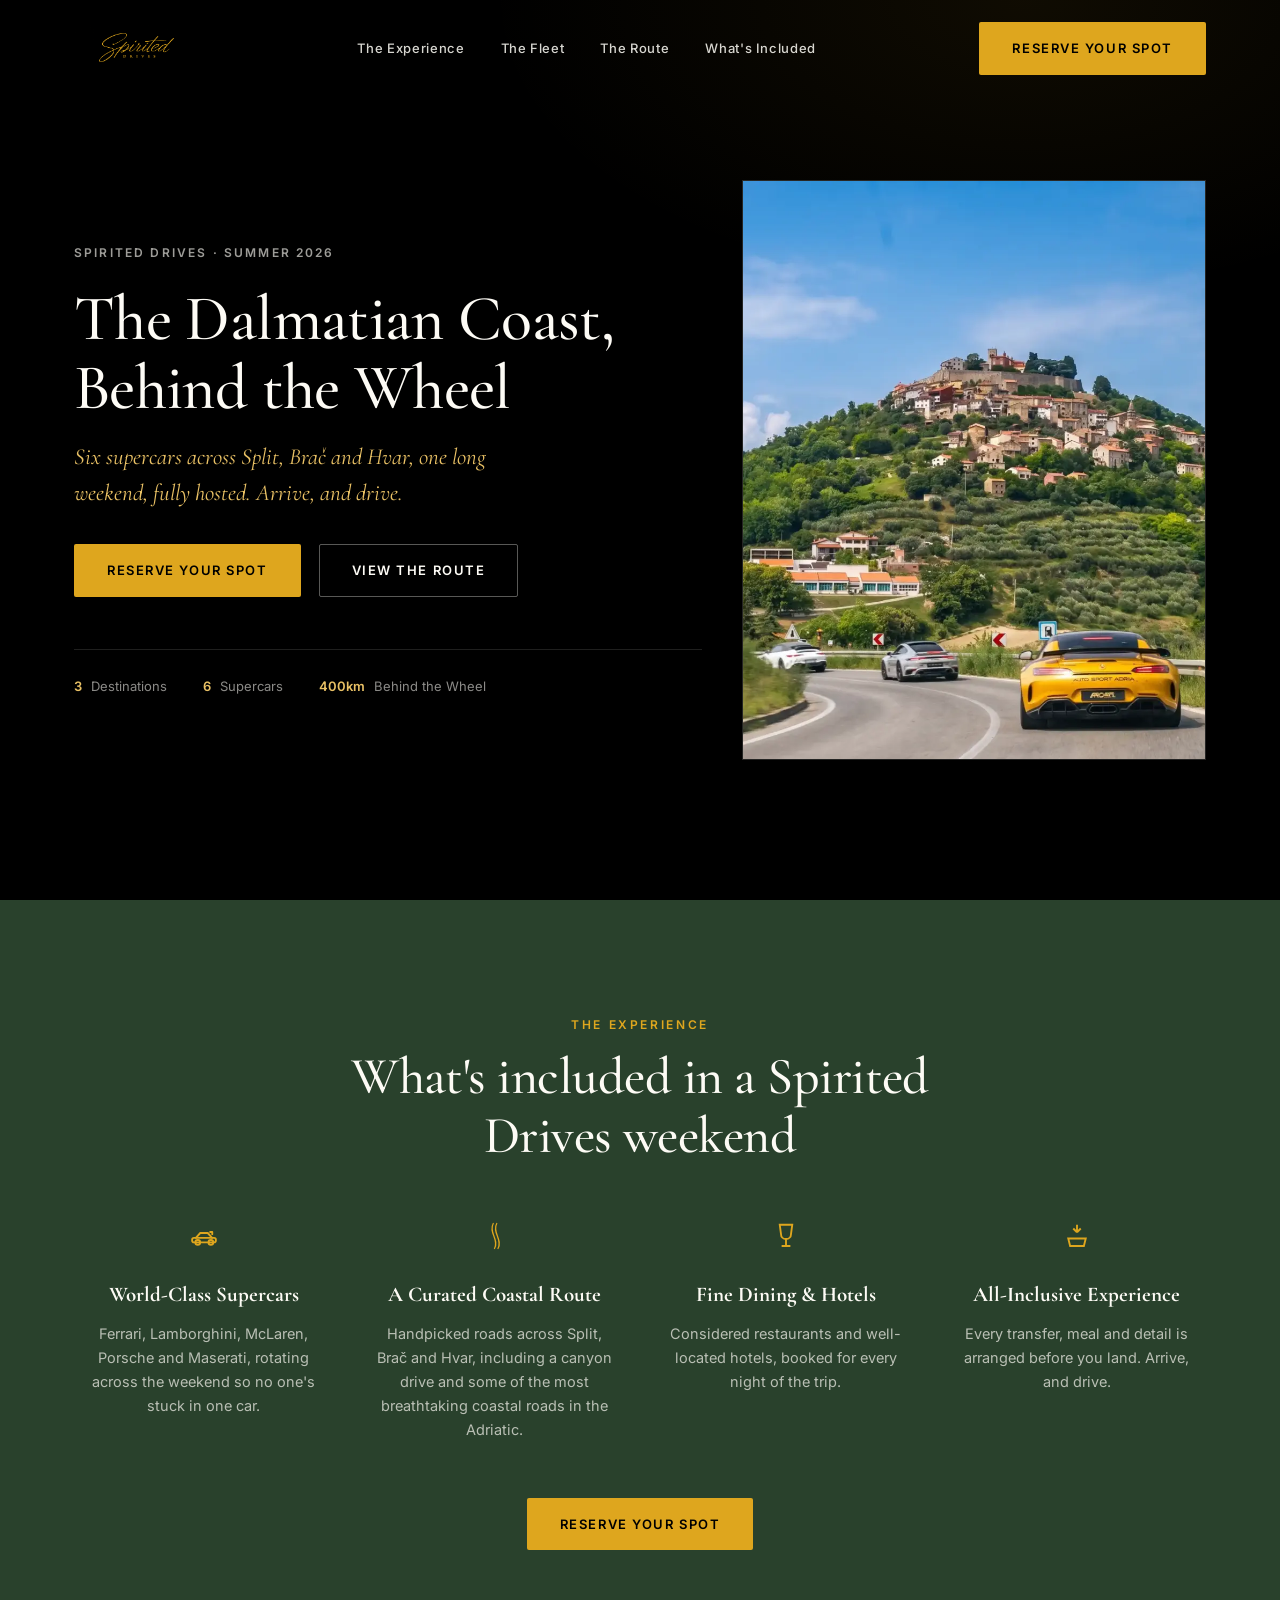
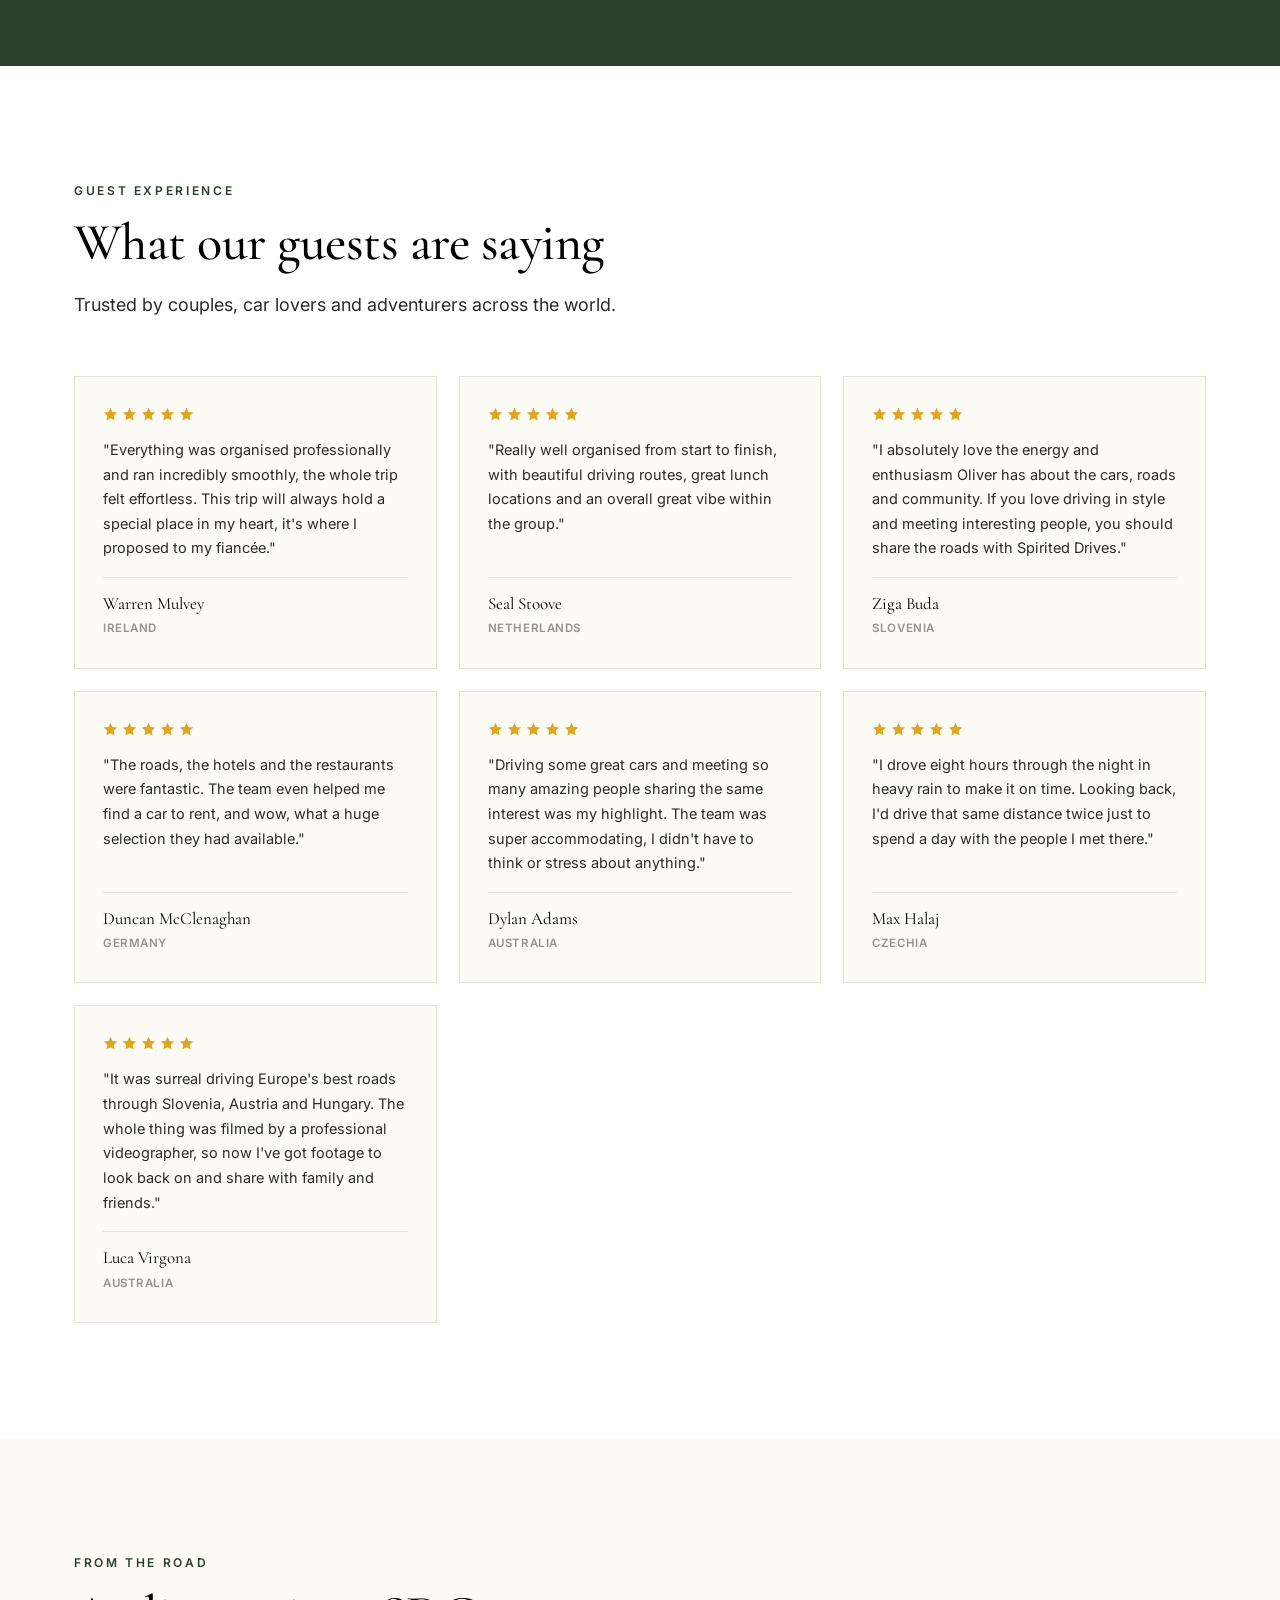
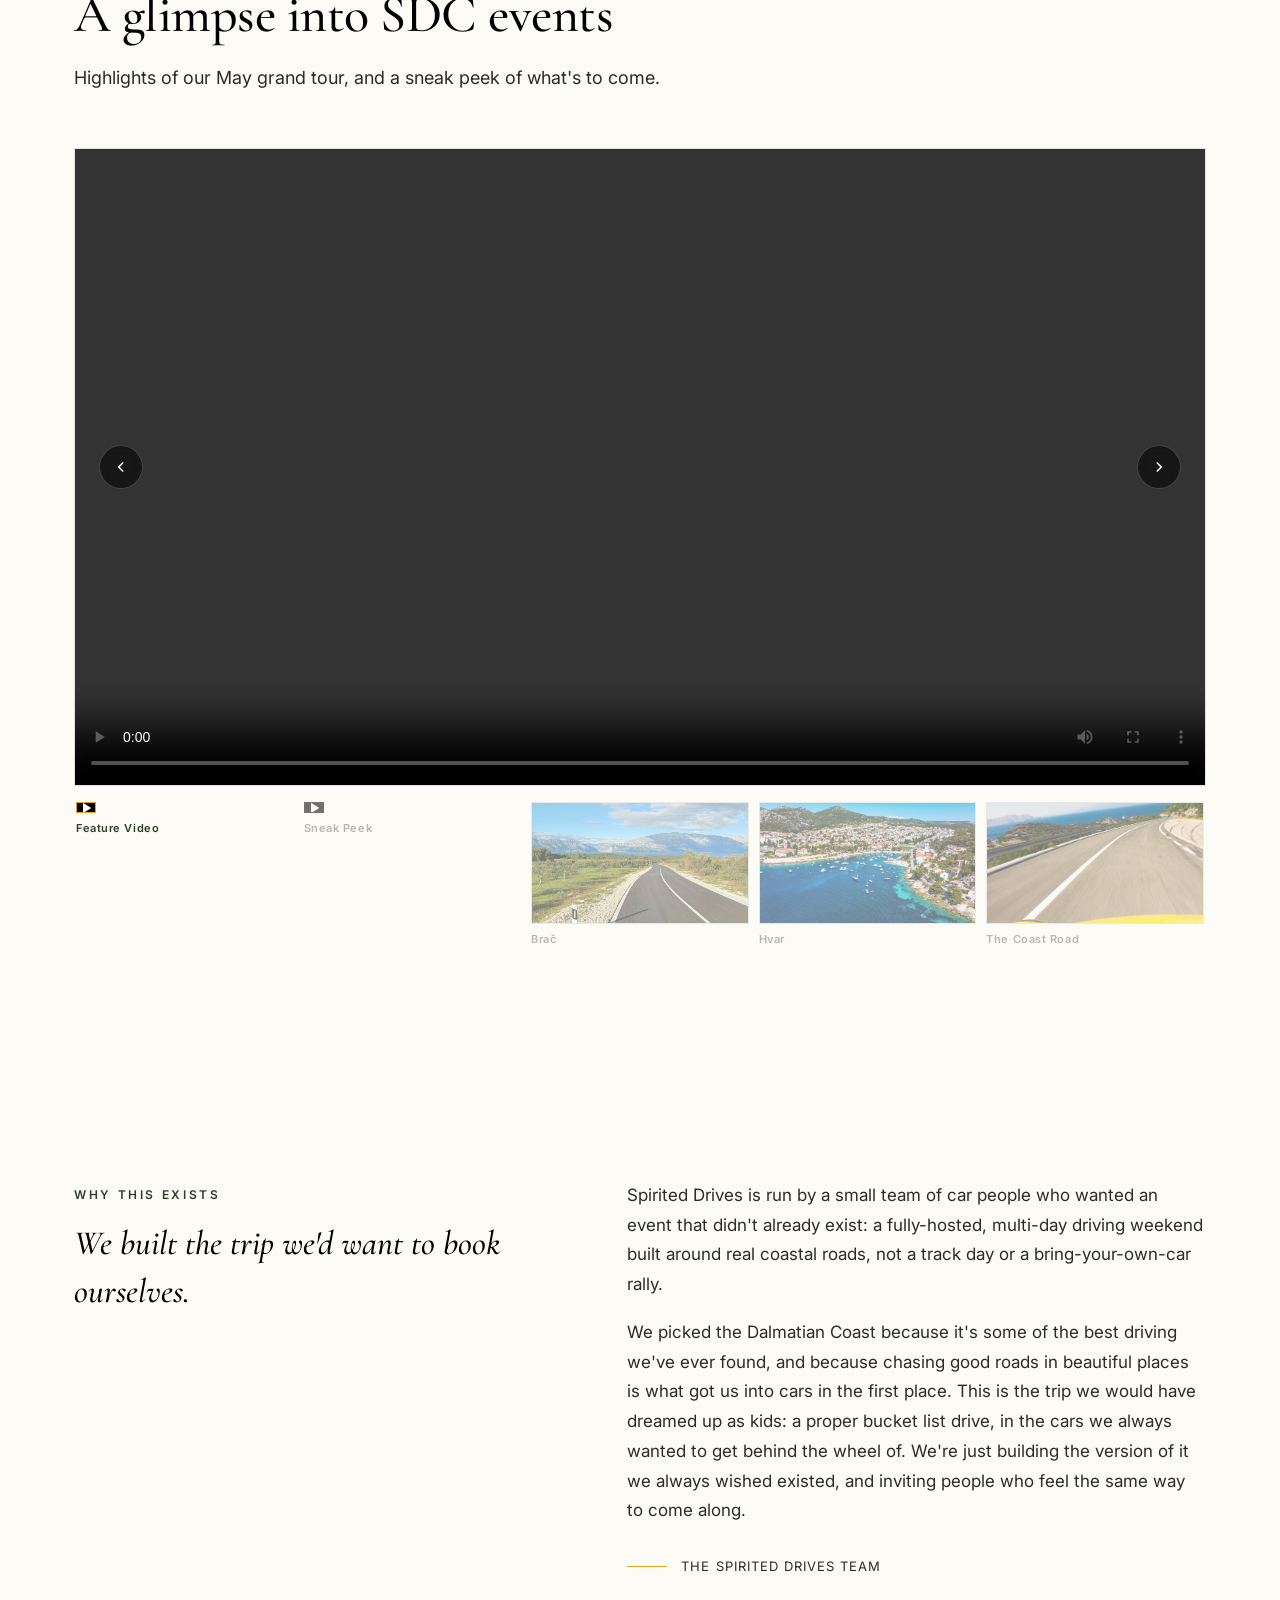
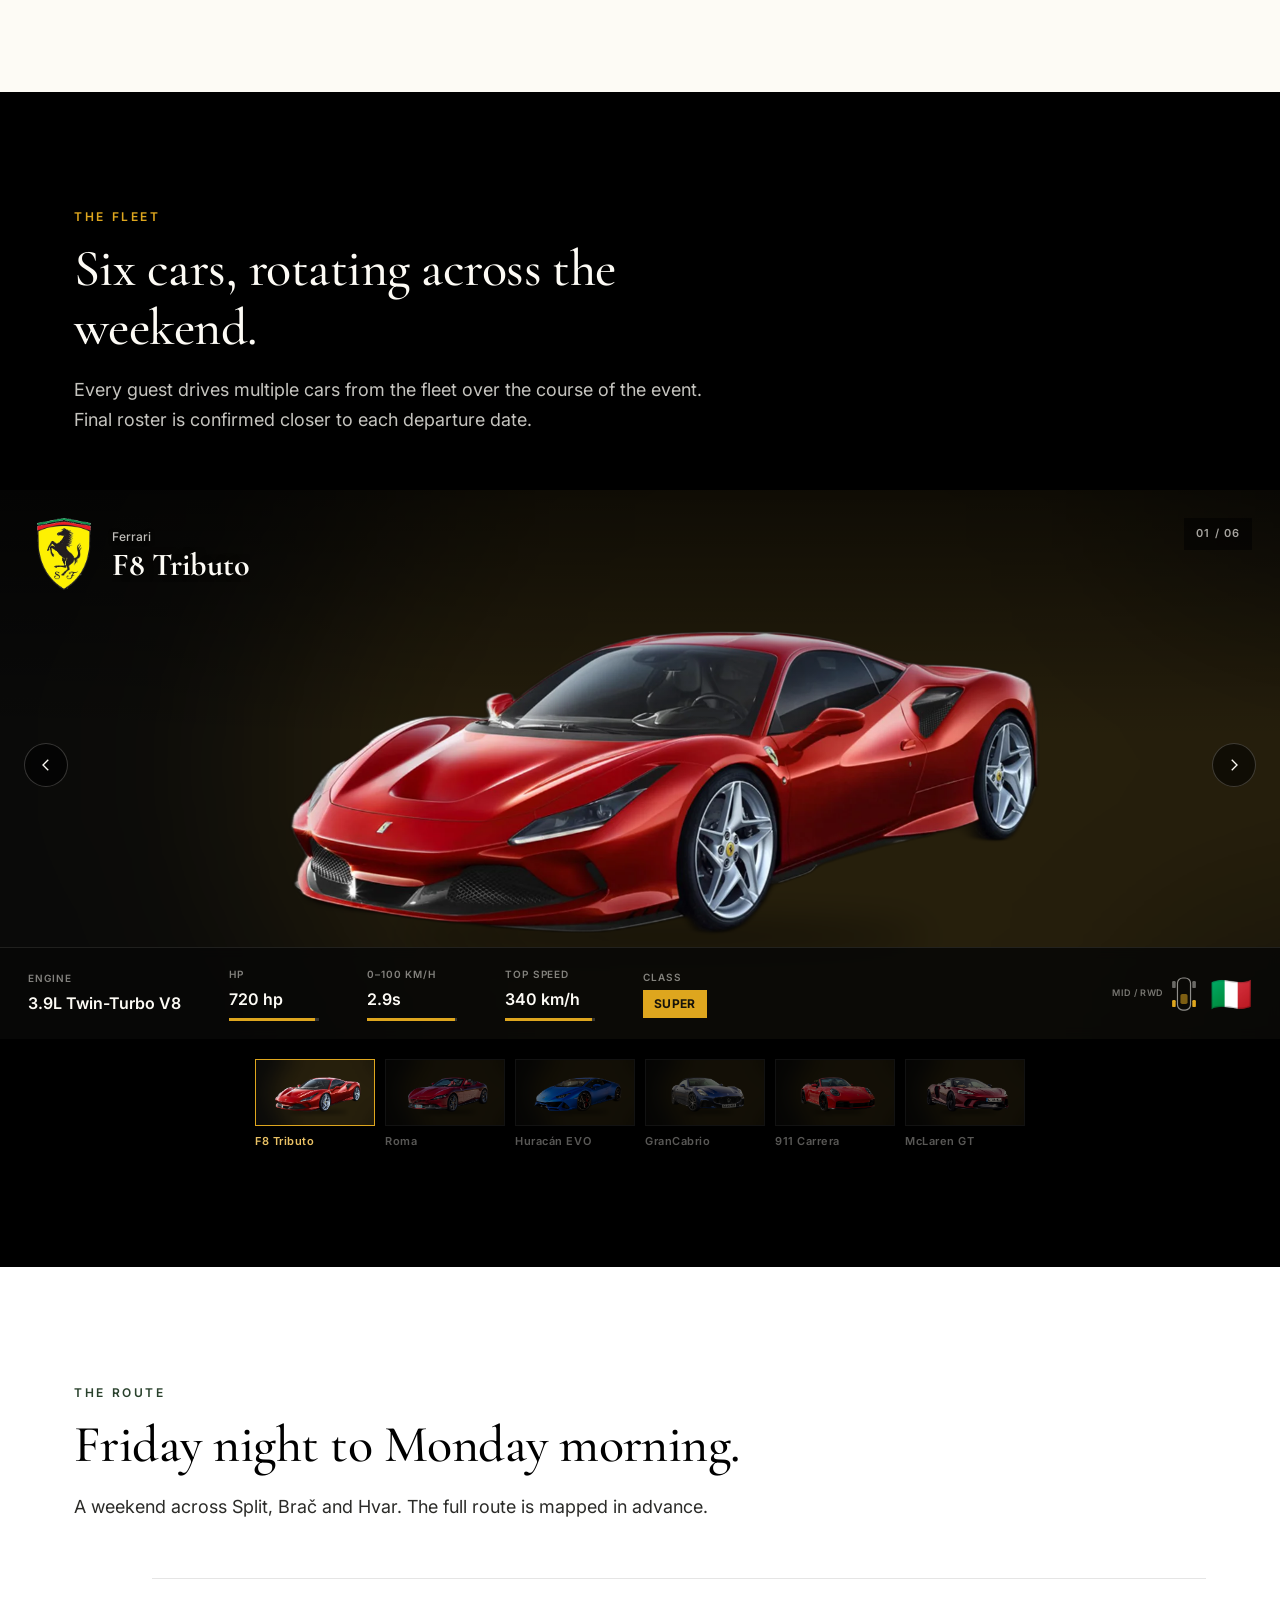
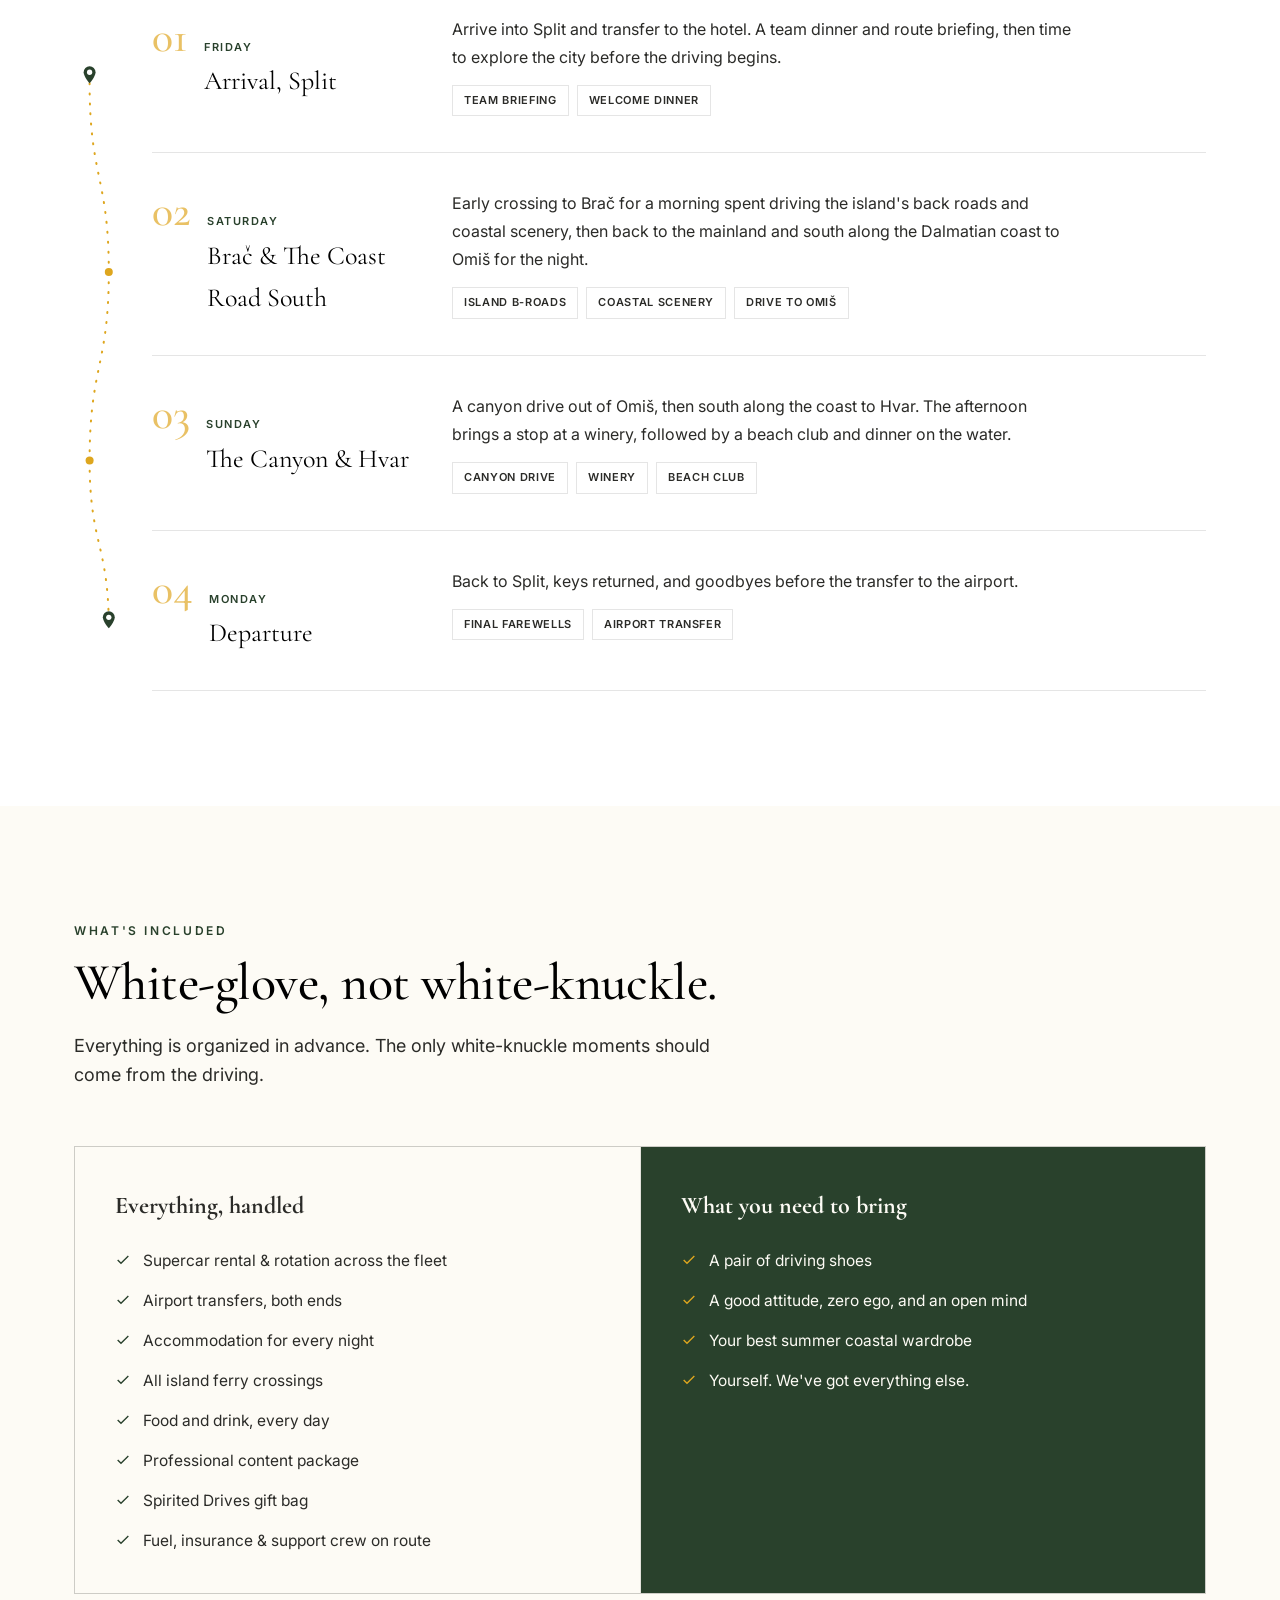
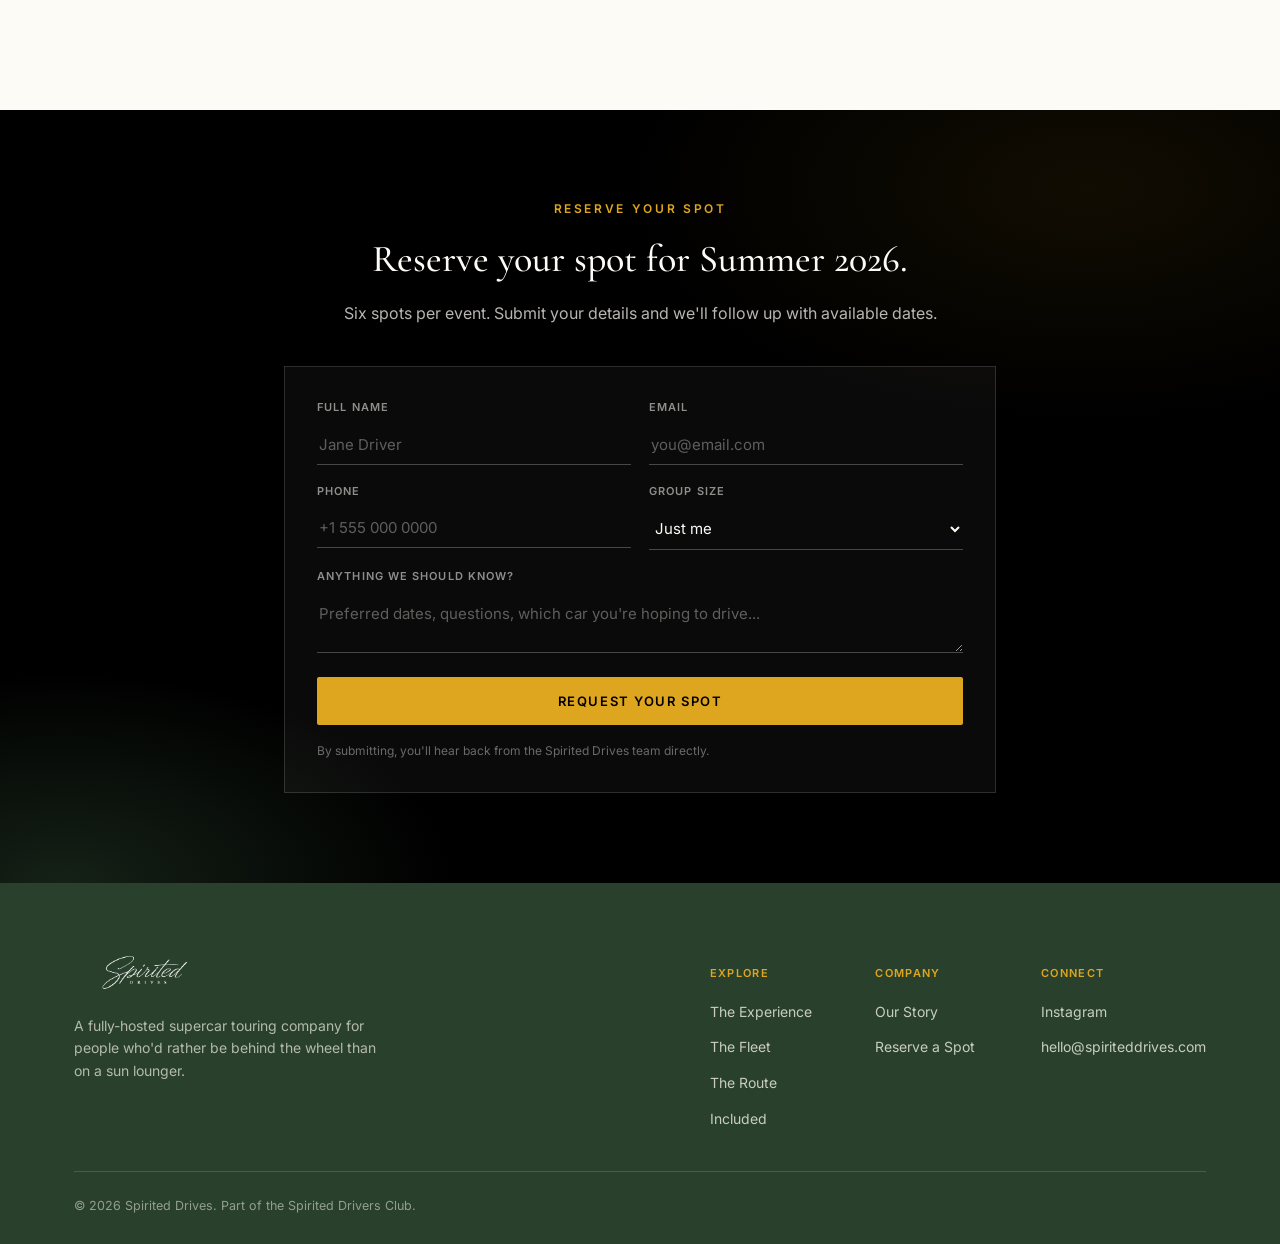
==== index.html @ c6119364 "Initial commit: Spirited Drives funnel site" ====
<!DOCTYPE html>
<html lang="en">
<head>
<meta charset="UTF-8">
<meta name="viewport" content="width=device-width, initial-scale=1.0">
<title>Spirited Drives — Split, Brač &amp; Hvar Supercar Touring Weekend</title>
<meta name="description" content="A fully-hosted supercar touring weekend across Split, Brač &amp; Hvar. Real roads, real cars, everything organized.">
<link rel="stylesheet" href="styles.css">
<noscript><style>.reveal{opacity:1!important;transform:none!important}</style></noscript>
</head>
<body>

<!-- ============ NAV ============ -->
<header class="nav" id="nav">
  <div class="container nav__row">
    <a href="#top" class="nav__logo"><img src="assets/img/logo-mark-gold.png" alt="Spirited Drives"></a>
    <nav class="nav__links">
      <a href="#experience">The Experience</a>
      <a href="#fleet">The Fleet</a>
      <a href="#route">The Route</a>
      <a href="#included">What's Included</a>
    </nav>
    <a href="#book" class="btn btn-gold nav__cta">Reserve Your Spot</a>
    <button class="nav__toggle" id="navToggle" aria-label="Open menu">
      <svg viewBox="0 0 24 24" fill="none" stroke="currentColor" stroke-width="1.5"><path d="M3 6h18M3 12h18M3 18h18"/></svg>
    </button>
  </div>
</header>

<div class="nav__mobile" id="navMobile">
  <a href="#experience">The Experience</a>
  <a href="#fleet">The Fleet</a>
  <a href="#route">The Route</a>
  <a href="#included">What's Included</a>
  <a href="#book" class="btn btn-gold">Reserve Your Spot</a>
</div>

<!-- ============ HERO ============ -->
<section class="hero" id="top">
  <div class="container hero__grid">
    <div>
      <span class="hero__eyebrow">Spirited Drives · Summer 2026</span>
      <h1>The Dalmatian Coast, Behind the Wheel</h1>
      <p class="hero__lede">Six supercars across Split, Brač and Hvar, one long weekend, fully hosted. Arrive, and drive.</p>
      <div class="hero__actions">
        <a href="#book" class="btn btn-gold">Reserve Your Spot</a>
        <a href="#route" class="btn btn-ghost-dark">View the Route</a>
      </div>
      <ul class="hero__meta">
        <li><span>3</span> Destinations</li>
        <li><span>6</span> Supercars</li>
        <li><span>400km</span> Behind the Wheel</li>
      </ul>
    </div>
    <div class="hero__media reveal">
      <img src="assets/img/hero-fleet.webp" alt="Fleet of supercars driving through a Croatian hilltop town">
    </div>
  </div>
</section>

<!-- ============ EXPERIENCE ============ -->
<section class="experience" id="experience">
  <div class="container">
    <div class="section-head center reveal">
      <span class="eyebrow on-dark">The Experience</span>
      <h2 class="section-title on-dark">What's included in a Spirited Drives weekend</h2>
    </div>

    <div class="experience__grid reveal">
      <div class="experience__item">
        <svg viewBox="0 0 24 24" fill="none" stroke="currentColor" stroke-width="1.5" stroke-linecap="round" stroke-linejoin="round"><path d="M5.5 13.5L9 9.6h6l3.5 3.9"/><path d="M18.6 10.5v-1.7h-1.7"/><rect x="2.5" y="13.5" width="19" height="3.6" rx="1.5"/><circle cx="7" cy="17.1" r="1.9"/><circle cx="17.5" cy="17.1" r="1.9"/></svg>
        <h3>World-Class Supercars</h3>
        <p>Ferrari, Lamborghini, McLaren, Porsche and Maserati, rotating across the weekend so no one's stuck in one car.</p>
      </div>
      <div class="experience__item">
        <svg viewBox="0 0 24 24" fill="none" stroke="currentColor" stroke-width="1" stroke-linecap="round"><path d="M10.6 2C6.6 9 15.6 15 11.6 22"/><path d="M13.4 2C9.4 9 18.4 15 14.4 22"/></svg>
        <h3>A Curated Coastal Route</h3>
        <p>Handpicked roads across Split, Brač and Hvar, including a canyon drive and some of the most breathtaking coastal roads in the Adriatic.</p>
      </div>
      <div class="experience__item">
        <svg viewBox="0 0 24 24" fill="none" stroke="currentColor" stroke-width="1.5"><path d="M7 3h10l-1 7.5a4 4 0 01-8 0L7 3z"/><path d="M12 13.5V20M8.5 20h7"/></svg>
        <h3>Fine Dining &amp; Hotels</h3>
        <p>Considered restaurants and well-located hotels, booked for every night of the trip.</p>
      </div>
      <div class="experience__item">
        <svg viewBox="0 0 24 24" fill="none" stroke="currentColor" stroke-width="1.5"><path d="M12 3v6m0 0l-3-3m3 3l3-3"/><path d="M5 14h14l-1.5 6h-11L5 14z"/></svg>
        <h3>All-Inclusive Experience</h3>
        <p>Every transfer, meal and detail is arranged before you land. Arrive, and drive.</p>
      </div>
    </div>

    <div class="experience__cta reveal">
      <a href="#book" class="btn btn-gold">Reserve Your Spot</a>
    </div>
  </div>
</section>

<!-- ============ TESTIMONIALS ============ -->
<section class="testimonials" id="testimonials">
  <div class="container">
    <div class="section-head reveal">
      <span class="eyebrow green">Guest Experience</span>
      <h2 class="section-title">What our guests are saying</h2>
      <p class="section-lede">Trusted by couples, car lovers and adventurers across the world.</p>
    </div>

    <div class="testimonials__grid reveal">
      <div class="testimonial-card">
        <div class="testimonial-card__stars">
          <svg viewBox="0 0 20 20" fill="currentColor"><path d="M10 1l2.6 5.8 6.4.6-4.8 4.3 1.4 6.3L10 14.9 4.4 18l1.4-6.3L1 7.4l6.4-.6L10 1z"/></svg>
          <svg viewBox="0 0 20 20" fill="currentColor"><path d="M10 1l2.6 5.8 6.4.6-4.8 4.3 1.4 6.3L10 14.9 4.4 18l1.4-6.3L1 7.4l6.4-.6L10 1z"/></svg>
          <svg viewBox="0 0 20 20" fill="currentColor"><path d="M10 1l2.6 5.8 6.4.6-4.8 4.3 1.4 6.3L10 14.9 4.4 18l1.4-6.3L1 7.4l6.4-.6L10 1z"/></svg>
          <svg viewBox="0 0 20 20" fill="currentColor"><path d="M10 1l2.6 5.8 6.4.6-4.8 4.3 1.4 6.3L10 14.9 4.4 18l1.4-6.3L1 7.4l6.4-.6L10 1z"/></svg>
          <svg viewBox="0 0 20 20" fill="currentColor"><path d="M10 1l2.6 5.8 6.4.6-4.8 4.3 1.4 6.3L10 14.9 4.4 18l1.4-6.3L1 7.4l6.4-.6L10 1z"/></svg>
        </div>
        <p class="testimonial-card__quote">"Everything was organised professionally and ran incredibly smoothly, the whole trip felt effortless. This trip will always hold a special place in my heart, it's where I proposed to my fiancée."</p>
        <div class="testimonial-card__foot">
          <span class="testimonial-card__name">Warren Mulvey</span>
          <span class="testimonial-card__meta">Ireland</span>
        </div>
      </div>
      <div class="testimonial-card">
        <div class="testimonial-card__stars">
          <svg viewBox="0 0 20 20" fill="currentColor"><path d="M10 1l2.6 5.8 6.4.6-4.8 4.3 1.4 6.3L10 14.9 4.4 18l1.4-6.3L1 7.4l6.4-.6L10 1z"/></svg>
          <svg viewBox="0 0 20 20" fill="currentColor"><path d="M10 1l2.6 5.8 6.4.6-4.8 4.3 1.4 6.3L10 14.9 4.4 18l1.4-6.3L1 7.4l6.4-.6L10 1z"/></svg>
          <svg viewBox="0 0 20 20" fill="currentColor"><path d="M10 1l2.6 5.8 6.4.6-4.8 4.3 1.4 6.3L10 14.9 4.4 18l1.4-6.3L1 7.4l6.4-.6L10 1z"/></svg>
          <svg viewBox="0 0 20 20" fill="currentColor"><path d="M10 1l2.6 5.8 6.4.6-4.8 4.3 1.4 6.3L10 14.9 4.4 18l1.4-6.3L1 7.4l6.4-.6L10 1z"/></svg>
          <svg viewBox="0 0 20 20" fill="currentColor"><path d="M10 1l2.6 5.8 6.4.6-4.8 4.3 1.4 6.3L10 14.9 4.4 18l1.4-6.3L1 7.4l6.4-.6L10 1z"/></svg>
        </div>
        <p class="testimonial-card__quote">"Really well organised from start to finish, with beautiful driving routes, great lunch locations and an overall great vibe within the group."</p>
        <div class="testimonial-card__foot">
          <span class="testimonial-card__name">Seal Stoove</span>
          <span class="testimonial-card__meta">Netherlands</span>
        </div>
      </div>
      <div class="testimonial-card">
        <div class="testimonial-card__stars">
          <svg viewBox="0 0 20 20" fill="currentColor"><path d="M10 1l2.6 5.8 6.4.6-4.8 4.3 1.4 6.3L10 14.9 4.4 18l1.4-6.3L1 7.4l6.4-.6L10 1z"/></svg>
          <svg viewBox="0 0 20 20" fill="currentColor"><path d="M10 1l2.6 5.8 6.4.6-4.8 4.3 1.4 6.3L10 14.9 4.4 18l1.4-6.3L1 7.4l6.4-.6L10 1z"/></svg>
          <svg viewBox="0 0 20 20" fill="currentColor"><path d="M10 1l2.6 5.8 6.4.6-4.8 4.3 1.4 6.3L10 14.9 4.4 18l1.4-6.3L1 7.4l6.4-.6L10 1z"/></svg>
          <svg viewBox="0 0 20 20" fill="currentColor"><path d="M10 1l2.6 5.8 6.4.6-4.8 4.3 1.4 6.3L10 14.9 4.4 18l1.4-6.3L1 7.4l6.4-.6L10 1z"/></svg>
          <svg viewBox="0 0 20 20" fill="currentColor"><path d="M10 1l2.6 5.8 6.4.6-4.8 4.3 1.4 6.3L10 14.9 4.4 18l1.4-6.3L1 7.4l6.4-.6L10 1z"/></svg>
        </div>
        <p class="testimonial-card__quote">"I absolutely love the energy and enthusiasm Oliver has about the cars, roads and community. If you love driving in style and meeting interesting people, you should share the roads with Spirited Drives."</p>
        <div class="testimonial-card__foot">
          <span class="testimonial-card__name">Ziga Buda</span>
          <span class="testimonial-card__meta">Slovenia</span>
        </div>
      </div>
      <div class="testimonial-card">
        <div class="testimonial-card__stars">
          <svg viewBox="0 0 20 20" fill="currentColor"><path d="M10 1l2.6 5.8 6.4.6-4.8 4.3 1.4 6.3L10 14.9 4.4 18l1.4-6.3L1 7.4l6.4-.6L10 1z"/></svg>
          <svg viewBox="0 0 20 20" fill="currentColor"><path d="M10 1l2.6 5.8 6.4.6-4.8 4.3 1.4 6.3L10 14.9 4.4 18l1.4-6.3L1 7.4l6.4-.6L10 1z"/></svg>
          <svg viewBox="0 0 20 20" fill="currentColor"><path d="M10 1l2.6 5.8 6.4.6-4.8 4.3 1.4 6.3L10 14.9 4.4 18l1.4-6.3L1 7.4l6.4-.6L10 1z"/></svg>
          <svg viewBox="0 0 20 20" fill="currentColor"><path d="M10 1l2.6 5.8 6.4.6-4.8 4.3 1.4 6.3L10 14.9 4.4 18l1.4-6.3L1 7.4l6.4-.6L10 1z"/></svg>
          <svg viewBox="0 0 20 20" fill="currentColor"><path d="M10 1l2.6 5.8 6.4.6-4.8 4.3 1.4 6.3L10 14.9 4.4 18l1.4-6.3L1 7.4l6.4-.6L10 1z"/></svg>
        </div>
        <p class="testimonial-card__quote">"The roads, the hotels and the restaurants were fantastic. The team even helped me find a car to rent, and wow, what a huge selection they had available."</p>
        <div class="testimonial-card__foot">
          <span class="testimonial-card__name">Duncan McClenaghan</span>
          <span class="testimonial-card__meta">Germany</span>
        </div>
      </div>
      <div class="testimonial-card">
        <div class="testimonial-card__stars">
          <svg viewBox="0 0 20 20" fill="currentColor"><path d="M10 1l2.6 5.8 6.4.6-4.8 4.3 1.4 6.3L10 14.9 4.4 18l1.4-6.3L1 7.4l6.4-.6L10 1z"/></svg>
          <svg viewBox="0 0 20 20" fill="currentColor"><path d="M10 1l2.6 5.8 6.4.6-4.8 4.3 1.4 6.3L10 14.9 4.4 18l1.4-6.3L1 7.4l6.4-.6L10 1z"/></svg>
          <svg viewBox="0 0 20 20" fill="currentColor"><path d="M10 1l2.6 5.8 6.4.6-4.8 4.3 1.4 6.3L10 14.9 4.4 18l1.4-6.3L1 7.4l6.4-.6L10 1z"/></svg>
          <svg viewBox="0 0 20 20" fill="currentColor"><path d="M10 1l2.6 5.8 6.4.6-4.8 4.3 1.4 6.3L10 14.9 4.4 18l1.4-6.3L1 7.4l6.4-.6L10 1z"/></svg>
          <svg viewBox="0 0 20 20" fill="currentColor"><path d="M10 1l2.6 5.8 6.4.6-4.8 4.3 1.4 6.3L10 14.9 4.4 18l1.4-6.3L1 7.4l6.4-.6L10 1z"/></svg>
        </div>
        <p class="testimonial-card__quote">"Driving some great cars and meeting so many amazing people sharing the same interest was my highlight. The team was super accommodating, I didn't have to think or stress about anything."</p>
        <div class="testimonial-card__foot">
          <span class="testimonial-card__name">Dylan Adams</span>
          <span class="testimonial-card__meta">Australia</span>
        </div>
      </div>
      <div class="testimonial-card">
        <div class="testimonial-card__stars">
          <svg viewBox="0 0 20 20" fill="currentColor"><path d="M10 1l2.6 5.8 6.4.6-4.8 4.3 1.4 6.3L10 14.9 4.4 18l1.4-6.3L1 7.4l6.4-.6L10 1z"/></svg>
          <svg viewBox="0 0 20 20" fill="currentColor"><path d="M10 1l2.6 5.8 6.4.6-4.8 4.3 1.4 6.3L10 14.9 4.4 18l1.4-6.3L1 7.4l6.4-.6L10 1z"/></svg>
          <svg viewBox="0 0 20 20" fill="currentColor"><path d="M10 1l2.6 5.8 6.4.6-4.8 4.3 1.4 6.3L10 14.9 4.4 18l1.4-6.3L1 7.4l6.4-.6L10 1z"/></svg>
          <svg viewBox="0 0 20 20" fill="currentColor"><path d="M10 1l2.6 5.8 6.4.6-4.8 4.3 1.4 6.3L10 14.9 4.4 18l1.4-6.3L1 7.4l6.4-.6L10 1z"/></svg>
          <svg viewBox="0 0 20 20" fill="currentColor"><path d="M10 1l2.6 5.8 6.4.6-4.8 4.3 1.4 6.3L10 14.9 4.4 18l1.4-6.3L1 7.4l6.4-.6L10 1z"/></svg>
        </div>
        <p class="testimonial-card__quote">"I drove eight hours through the night in heavy rain to make it on time. Looking back, I'd drive that same distance twice just to spend a day with the people I met there."</p>
        <div class="testimonial-card__foot">
          <span class="testimonial-card__name">Max Halaj</span>
          <span class="testimonial-card__meta">Czechia</span>
        </div>
      </div>
      <div class="testimonial-card">
        <div class="testimonial-card__stars">
          <svg viewBox="0 0 20 20" fill="currentColor"><path d="M10 1l2.6 5.8 6.4.6-4.8 4.3 1.4 6.3L10 14.9 4.4 18l1.4-6.3L1 7.4l6.4-.6L10 1z"/></svg>
          <svg viewBox="0 0 20 20" fill="currentColor"><path d="M10 1l2.6 5.8 6.4.6-4.8 4.3 1.4 6.3L10 14.9 4.4 18l1.4-6.3L1 7.4l6.4-.6L10 1z"/></svg>
          <svg viewBox="0 0 20 20" fill="currentColor"><path d="M10 1l2.6 5.8 6.4.6-4.8 4.3 1.4 6.3L10 14.9 4.4 18l1.4-6.3L1 7.4l6.4-.6L10 1z"/></svg>
          <svg viewBox="0 0 20 20" fill="currentColor"><path d="M10 1l2.6 5.8 6.4.6-4.8 4.3 1.4 6.3L10 14.9 4.4 18l1.4-6.3L1 7.4l6.4-.6L10 1z"/></svg>
          <svg viewBox="0 0 20 20" fill="currentColor"><path d="M10 1l2.6 5.8 6.4.6-4.8 4.3 1.4 6.3L10 14.9 4.4 18l1.4-6.3L1 7.4l6.4-.6L10 1z"/></svg>
        </div>
        <p class="testimonial-card__quote">"It was surreal driving Europe's best roads through Slovenia, Austria and Hungary. The whole thing was filmed by a professional videographer, so now I've got footage to look back on and share with family and friends."</p>
        <div class="testimonial-card__foot">
          <span class="testimonial-card__name">Luca Virgona</span>
          <span class="testimonial-card__meta">Australia</span>
        </div>
      </div>
    </div>
  </div>
</section>

<!-- ============ GALLERY ============ -->
<section class="gallery-section" id="gallery">
  <div class="container">
    <div class="section-head reveal">
      <span class="eyebrow green">From The Road</span>
      <h2 class="section-title">A glimpse into SDC events</h2>
      <p class="section-lede">Highlights of our May grand tour, and a sneak peek of what's to come.</p>
    </div>

    <div class="gallery reveal">
      <div class="gallery__viewport">
        <div class="gallery__track" id="galleryTrack">
          <div class="gallery__slide" data-index="0">
            <video controls preload="metadata">
              <source src="assets/video/event-feature.mp4" type="video/mp4">
            </video>
          </div>
          <div class="gallery__slide" data-index="1">
            <video controls preload="metadata">
              <source src="assets/video/sneak-peek-montage.mp4" type="video/mp4">
            </video>
          </div>
          <div class="gallery__slide" data-index="2">
            <img src="assets/img/gallery/brac.jpeg" alt="Countryside road on Brač">
          </div>
          <div class="gallery__slide" data-index="3">
            <img src="assets/img/gallery/hvar.jpg" alt="Hvar Town harbour">
          </div>
          <div class="gallery__slide" data-index="4">
            <img src="assets/img/gallery/dalmatia-coast.jpg" alt="Supercar driving the Dalmatian coast road">
          </div>
        </div>
        <button class="gallery__arrow gallery__arrow--prev" aria-label="Previous"><svg viewBox="0 0 24 24" fill="none" stroke="currentColor" stroke-width="2"><path d="M15 6l-6 6 6 6"/></svg></button>
        <button class="gallery__arrow gallery__arrow--next" aria-label="Next"><svg viewBox="0 0 24 24" fill="none" stroke="currentColor" stroke-width="2"><path d="M9 6l6 6-6 6"/></svg></button>
      </div>
      <div class="gallery__thumbs">
        <button class="gallery__thumb is-active" data-index="0">
          <span class="gallery__thumb-media gallery__thumb-media--video"><svg viewBox="0 0 24 24" fill="currentColor"><path d="M8 5v14l11-7z"/></svg></span>
          <span>Feature Video</span>
        </button>
        <button class="gallery__thumb" data-index="1">
          <span class="gallery__thumb-media gallery__thumb-media--video"><svg viewBox="0 0 24 24" fill="currentColor"><path d="M8 5v14l11-7z"/></svg></span>
          <span>Sneak Peek</span>
        </button>
        <button class="gallery__thumb" data-index="2">
          <span class="gallery__thumb-media"><img src="assets/img/gallery/brac.jpeg" alt=""></span>
          <span>Brač</span>
        </button>
        <button class="gallery__thumb" data-index="3">
          <span class="gallery__thumb-media"><img src="assets/img/gallery/hvar.jpg" alt=""></span>
          <span>Hvar</span>
        </button>
        <button class="gallery__thumb" data-index="4">
          <span class="gallery__thumb-media"><img src="assets/img/gallery/dalmatia-coast.jpg" alt=""></span>
          <span>The Coast Road</span>
        </button>
      </div>
    </div>
  </div>
</section>

<!-- ============ STORY ============ -->
<section class="story" id="story">
  <div class="container story__grid">
    <div>
      <span class="eyebrow green">Why This Exists</span>
      <p class="story__quote">We built the trip we'd want to book ourselves.</p>
    </div>
    <div class="story__body">
      <p>Spirited Drives is run by a small team of car people who wanted an event that didn't already exist: a fully-hosted, multi-day driving weekend built around real coastal roads, not a track day or a bring-your-own-car rally.</p>
      <p>We picked the Dalmatian Coast because it's some of the best driving we've ever found, and because chasing good roads in beautiful places is what got us into cars in the first place. This is the trip we would have dreamed up as kids: a proper bucket list drive, in the cars we always wanted to get behind the wheel of. We're just building the version of it we always wished existed, and inviting people who feel the same way to come along.</p>
      <div class="story__sign">
        <div class="line"></div>
        <span>The Spirited Drives Team</span>
      </div>
    </div>
  </div>
</section>

<!-- ============ FLEET ============ -->
<section class="fleet" id="fleet">
  <div class="container">
    <div class="section-head reveal">
      <span class="eyebrow">The Fleet</span>
      <h2 class="section-title on-dark">Six cars, rotating across the weekend.</h2>
      <p class="section-lede on-dark">Every guest drives multiple cars from the fleet over the course of the event. Final roster is confirmed closer to each departure date.</p>
    </div>
  </div>

  <div class="garage reveal" id="garage">
    <div class="garage__viewport">
      <div class="garage__track" id="garageTrack">

        <article class="garage-slide" data-index="0">
          <div class="garage-slide__media">
            <img src="assets/img/fleet/f8.png" alt="Ferrari F8 Tributo" loading="lazy">
            <div class="garage-slide__scrim-top"></div>

            <div class="garage-slide__heading">
              <div class="garage-slide__badge"><img src="assets/img/logos/ferrari.png" alt="Ferrari"></div>
              <div class="garage-slide__titles">
                <span class="garage-slide__year">Ferrari</span>
                <h3>F8 Tributo</h3>
              </div>
            </div>

            <span class="garage-slide__count">01 / 06</span>

            <button class="garage__arrow garage__arrow--prev" aria-label="Previous car">
              <svg viewBox="0 0 24 24" fill="none" stroke="currentColor" stroke-width="1.8"><path d="M15 5l-7 7 7 7"/></svg>
            </button>
            <button class="garage__arrow garage__arrow--next" aria-label="Next car">
              <svg viewBox="0 0 24 24" fill="none" stroke="currentColor" stroke-width="1.8"><path d="M9 5l7 7-7 7"/></svg>
            </button>

            <div class="garage-slide__statbar">
              <div class="stat-col"><span class="stat-col__label">Engine</span><span class="stat-col__val">3.9L Twin-Turbo V8</span></div>
              <div class="stat-col"><span class="stat-col__label">HP</span><span class="stat-col__val">720 hp</span><span class="stat-col__bar"><span style="width:96%"></span></span></div>
              <div class="stat-col"><span class="stat-col__label">0&ndash;100 km/h</span><span class="stat-col__val">2.9s</span><span class="stat-col__bar"><span style="width:98%"></span></span></div>
              <div class="stat-col"><span class="stat-col__label">Top Speed</span><span class="stat-col__val">340 km/h</span><span class="stat-col__bar"><span style="width:97%"></span></span></div>
              <div class="stat-col"><span class="stat-col__label">Class</span><span class="garage-slide__class-badge">Super</span></div>
              <div class="garage-slide__side">
              <div class="garage-slide__drivetrain">
                <span class="garage-slide__dt-label">Mid / RWD</span>
                <svg viewBox="0 0 40 64" fill="none">
        <rect x="9" y="5" width="22" height="54" rx="9" stroke="rgba(253,251,245,0.55)" stroke-width="2"/>
        <rect x="0" y="10" width="6" height="12" rx="2" fill="rgba(253,251,245,0.4)"/>
        <rect x="34" y="10" width="6" height="12" rx="2" fill="rgba(253,251,245,0.4)"/>
        <rect x="0" y="42" width="6" height="12" rx="2" fill="#DEA61E"/>
        <rect x="34" y="42" width="6" height="12" rx="2" fill="#DEA61E"/>
        <rect x="14" y="32" width="12" height="17" rx="3" fill="#DEA61E" fill-opacity="0.55"/>
      </svg>
              </div>
              <span class="garage-slide__flag">🇮🇹</span>
              </div>
            </div>
          </div>
        </article>

        <article class="garage-slide" data-index="1">
          <div class="garage-slide__media">
            <img src="assets/img/fleet/roma.png" alt="Ferrari Roma" loading="lazy">
            <div class="garage-slide__scrim-top"></div>

            <div class="garage-slide__heading">
              <div class="garage-slide__badge"><img src="assets/img/logos/ferrari.png" alt="Ferrari"></div>
              <div class="garage-slide__titles">
                <span class="garage-slide__year">Ferrari</span>
                <h3>Roma</h3>
              </div>
            </div>

            <span class="garage-slide__count">02 / 06</span>

            <button class="garage__arrow garage__arrow--prev" aria-label="Previous car">
              <svg viewBox="0 0 24 24" fill="none" stroke="currentColor" stroke-width="1.8"><path d="M15 5l-7 7 7 7"/></svg>
            </button>
            <button class="garage__arrow garage__arrow--next" aria-label="Next car">
              <svg viewBox="0 0 24 24" fill="none" stroke="currentColor" stroke-width="1.8"><path d="M9 5l7 7-7 7"/></svg>
            </button>

            <div class="garage-slide__statbar">
              <div class="stat-col"><span class="stat-col__label">Engine</span><span class="stat-col__val">3.9L Twin-Turbo V8</span></div>
              <div class="stat-col"><span class="stat-col__label">HP</span><span class="stat-col__val">620 hp</span><span class="stat-col__bar"><span style="width:82%"></span></span></div>
              <div class="stat-col"><span class="stat-col__label">0&ndash;100 km/h</span><span class="stat-col__val">3.4s</span><span class="stat-col__bar"><span style="width:88%"></span></span></div>
              <div class="stat-col"><span class="stat-col__label">Top Speed</span><span class="stat-col__val">320 km/h</span><span class="stat-col__bar"><span style="width:90%"></span></span></div>
              <div class="stat-col"><span class="stat-col__label">Class</span><span class="garage-slide__class-badge">GT</span></div>
              <div class="garage-slide__side">
              <div class="garage-slide__drivetrain">
                <span class="garage-slide__dt-label">Front / RWD</span>
                <svg viewBox="0 0 40 64" fill="none">
        <rect x="9" y="5" width="22" height="54" rx="9" stroke="rgba(253,251,245,0.55)" stroke-width="2"/>
        <rect x="0" y="10" width="6" height="12" rx="2" fill="rgba(253,251,245,0.4)"/>
        <rect x="34" y="10" width="6" height="12" rx="2" fill="rgba(253,251,245,0.4)"/>
        <rect x="0" y="42" width="6" height="12" rx="2" fill="#DEA61E"/>
        <rect x="34" y="42" width="6" height="12" rx="2" fill="#DEA61E"/>
        <rect x="14" y="12" width="12" height="17" rx="3" fill="#DEA61E" fill-opacity="0.55"/>
      </svg>
              </div>
              <span class="garage-slide__flag">🇮🇹</span>
              </div>
            </div>
          </div>
        </article>

        <article class="garage-slide" data-index="2">
          <div class="garage-slide__media">
            <img src="assets/img/fleet/huracan.png" alt="Lamborghini Huracán EVO" loading="lazy">
            <div class="garage-slide__scrim-top"></div>

            <div class="garage-slide__heading">
              <div class="garage-slide__badge"><img src="assets/img/logos/lamborghini.png" alt="Lamborghini"></div>
              <div class="garage-slide__titles">
                <span class="garage-slide__year">Lamborghini</span>
                <h3>Huracán EVO</h3>
              </div>
            </div>

            <span class="garage-slide__count">03 / 06</span>

            <button class="garage__arrow garage__arrow--prev" aria-label="Previous car">
              <svg viewBox="0 0 24 24" fill="none" stroke="currentColor" stroke-width="1.8"><path d="M15 5l-7 7 7 7"/></svg>
            </button>
            <button class="garage__arrow garage__arrow--next" aria-label="Next car">
              <svg viewBox="0 0 24 24" fill="none" stroke="currentColor" stroke-width="1.8"><path d="M9 5l7 7-7 7"/></svg>
            </button>

            <div class="garage-slide__statbar">
              <div class="stat-col"><span class="stat-col__label">Engine</span><span class="stat-col__val">5.2L Naturally Aspirated V10</span></div>
              <div class="stat-col"><span class="stat-col__label">HP</span><span class="stat-col__val">630 hp</span><span class="stat-col__bar"><span style="width:84%"></span></span></div>
              <div class="stat-col"><span class="stat-col__label">0&ndash;100 km/h</span><span class="stat-col__val">2.9s</span><span class="stat-col__bar"><span style="width:98%"></span></span></div>
              <div class="stat-col"><span class="stat-col__label">Top Speed</span><span class="stat-col__val">325 km/h</span><span class="stat-col__bar"><span style="width:92%"></span></span></div>
              <div class="stat-col"><span class="stat-col__label">Class</span><span class="garage-slide__class-badge">Super</span></div>
              <div class="garage-slide__side">
              <div class="garage-slide__drivetrain">
                <span class="garage-slide__dt-label">Mid / AWD</span>
                <svg viewBox="0 0 40 64" fill="none">
        <rect x="9" y="5" width="22" height="54" rx="9" stroke="rgba(253,251,245,0.55)" stroke-width="2"/>
        <rect x="0" y="10" width="6" height="12" rx="2" fill="#DEA61E"/>
        <rect x="34" y="10" width="6" height="12" rx="2" fill="#DEA61E"/>
        <rect x="0" y="42" width="6" height="12" rx="2" fill="#DEA61E"/>
        <rect x="34" y="42" width="6" height="12" rx="2" fill="#DEA61E"/>
        <rect x="14" y="32" width="12" height="17" rx="3" fill="#DEA61E" fill-opacity="0.55"/>
      </svg>
              </div>
              <span class="garage-slide__flag">🇮🇹</span>
              </div>
            </div>
          </div>
        </article>

        <article class="garage-slide" data-index="3">
          <div class="garage-slide__media">
            <img src="assets/img/fleet/grancabrio.png" alt="Maserati GranCabrio" loading="lazy">
            <div class="garage-slide__scrim-top"></div>

            <div class="garage-slide__heading">
              <div class="garage-slide__badge"><img src="assets/img/logos/maserati.png" alt="Maserati"></div>
              <div class="garage-slide__titles">
                <span class="garage-slide__year">Maserati</span>
                <h3>GranCabrio</h3>
              </div>
            </div>

            <span class="garage-slide__count">04 / 06</span>

            <button class="garage__arrow garage__arrow--prev" aria-label="Previous car">
              <svg viewBox="0 0 24 24" fill="none" stroke="currentColor" stroke-width="1.8"><path d="M15 5l-7 7 7 7"/></svg>
            </button>
            <button class="garage__arrow garage__arrow--next" aria-label="Next car">
              <svg viewBox="0 0 24 24" fill="none" stroke="currentColor" stroke-width="1.8"><path d="M9 5l7 7-7 7"/></svg>
            </button>

            <div class="garage-slide__statbar">
              <div class="stat-col"><span class="stat-col__label">Engine</span><span class="stat-col__val">3.0L Twin-Turbo V6</span></div>
              <div class="stat-col"><span class="stat-col__label">HP</span><span class="stat-col__val">550 hp</span><span class="stat-col__bar"><span style="width:73%"></span></span></div>
              <div class="stat-col"><span class="stat-col__label">0&ndash;100 km/h</span><span class="stat-col__val">3.9s</span><span class="stat-col__bar"><span style="width:75%"></span></span></div>
              <div class="stat-col"><span class="stat-col__label">Top Speed</span><span class="stat-col__val">320 km/h</span><span class="stat-col__bar"><span style="width:90%"></span></span></div>
              <div class="stat-col"><span class="stat-col__label">Class</span><span class="garage-slide__class-badge">GT</span></div>
              <div class="garage-slide__side">
              <div class="garage-slide__drivetrain">
                <span class="garage-slide__dt-label">Front / AWD</span>
                <svg viewBox="0 0 40 64" fill="none">
        <rect x="9" y="5" width="22" height="54" rx="9" stroke="rgba(253,251,245,0.55)" stroke-width="2"/>
        <rect x="0" y="10" width="6" height="12" rx="2" fill="#DEA61E"/>
        <rect x="34" y="10" width="6" height="12" rx="2" fill="#DEA61E"/>
        <rect x="0" y="42" width="6" height="12" rx="2" fill="#DEA61E"/>
        <rect x="34" y="42" width="6" height="12" rx="2" fill="#DEA61E"/>
        <rect x="14" y="12" width="12" height="17" rx="3" fill="#DEA61E" fill-opacity="0.55"/>
      </svg>
              </div>
              <span class="garage-slide__flag">🇮🇹</span>
              </div>
            </div>
          </div>
        </article>

        <article class="garage-slide" data-index="4">
          <div class="garage-slide__media">
            <img src="assets/img/fleet/carrera.png" alt="Porsche 911 Carrera" loading="lazy">
            <div class="garage-slide__scrim-top"></div>

            <div class="garage-slide__heading">
              <div class="garage-slide__badge"><img src="assets/img/logos/porsche.png" alt="Porsche"></div>
              <div class="garage-slide__titles">
                <span class="garage-slide__year">Porsche</span>
                <h3>911 Carrera</h3>
              </div>
            </div>

            <span class="garage-slide__count">05 / 06</span>

            <button class="garage__arrow garage__arrow--prev" aria-label="Previous car">
              <svg viewBox="0 0 24 24" fill="none" stroke="currentColor" stroke-width="1.8"><path d="M15 5l-7 7 7 7"/></svg>
            </button>
            <button class="garage__arrow garage__arrow--next" aria-label="Next car">
              <svg viewBox="0 0 24 24" fill="none" stroke="currentColor" stroke-width="1.8"><path d="M9 5l7 7-7 7"/></svg>
            </button>

            <div class="garage-slide__statbar">
              <div class="stat-col"><span class="stat-col__label">Engine</span><span class="stat-col__val">3.0L Twin-Turbo Flat-6</span></div>
              <div class="stat-col"><span class="stat-col__label">HP</span><span class="stat-col__val">385 hp</span><span class="stat-col__bar"><span style="width:51%"></span></span></div>
              <div class="stat-col"><span class="stat-col__label">0&ndash;100 km/h</span><span class="stat-col__val">4.2s</span><span class="stat-col__bar"><span style="width:68%"></span></span></div>
              <div class="stat-col"><span class="stat-col__label">Top Speed</span><span class="stat-col__val">293 km/h</span><span class="stat-col__bar"><span style="width:78%"></span></span></div>
              <div class="stat-col"><span class="stat-col__label">Class</span><span class="garage-slide__class-badge">Sport</span></div>
              <div class="garage-slide__side">
              <div class="garage-slide__drivetrain">
                <span class="garage-slide__dt-label">Rear / RWD</span>
                <svg viewBox="0 0 40 64" fill="none">
        <rect x="9" y="5" width="22" height="54" rx="9" stroke="rgba(253,251,245,0.55)" stroke-width="2"/>
        <rect x="0" y="10" width="6" height="12" rx="2" fill="rgba(253,251,245,0.4)"/>
        <rect x="34" y="10" width="6" height="12" rx="2" fill="rgba(253,251,245,0.4)"/>
        <rect x="0" y="42" width="6" height="12" rx="2" fill="#DEA61E"/>
        <rect x="34" y="42" width="6" height="12" rx="2" fill="#DEA61E"/>
        <rect x="14" y="45" width="12" height="17" rx="3" fill="#DEA61E" fill-opacity="0.55"/>
      </svg>
              </div>
              <span class="garage-slide__flag">🇩🇪</span>
              </div>
            </div>
          </div>
        </article>

        <article class="garage-slide" data-index="5">
          <div class="garage-slide__media">
            <img src="assets/img/fleet/mclaren.png" alt="McLaren GT" loading="lazy">
            <div class="garage-slide__scrim-top"></div>

            <div class="garage-slide__heading">
              <div class="garage-slide__badge"><img src="assets/img/logos/mclaren.svg" alt="McLaren"></div>
              <div class="garage-slide__titles">
                <span class="garage-slide__year">McLaren</span>
                <h3>GT</h3>
              </div>
            </div>

            <span class="garage-slide__count">06 / 06</span>

            <button class="garage__arrow garage__arrow--prev" aria-label="Previous car">
              <svg viewBox="0 0 24 24" fill="none" stroke="currentColor" stroke-width="1.8"><path d="M15 5l-7 7 7 7"/></svg>
            </button>
            <button class="garage__arrow garage__arrow--next" aria-label="Next car">
              <svg viewBox="0 0 24 24" fill="none" stroke="currentColor" stroke-width="1.8"><path d="M9 5l7 7-7 7"/></svg>
            </button>

            <div class="garage-slide__statbar">
              <div class="stat-col"><span class="stat-col__label">Engine</span><span class="stat-col__val">4.0L Twin-Turbo V8</span></div>
              <div class="stat-col"><span class="stat-col__label">HP</span><span class="stat-col__val">620 hp</span><span class="stat-col__bar"><span style="width:83%"></span></span></div>
              <div class="stat-col"><span class="stat-col__label">0&ndash;100 km/h</span><span class="stat-col__val">3.2s</span><span class="stat-col__bar"><span style="width:91%"></span></span></div>
              <div class="stat-col"><span class="stat-col__label">Top Speed</span><span class="stat-col__val">326 km/h</span><span class="stat-col__bar"><span style="width:93%"></span></span></div>
              <div class="stat-col"><span class="stat-col__label">Class</span><span class="garage-slide__class-badge">Sport</span></div>
              <div class="garage-slide__side">
              <div class="garage-slide__drivetrain">
                <span class="garage-slide__dt-label">Mid / RWD</span>
                <svg viewBox="0 0 40 64" fill="none">
        <rect x="9" y="5" width="22" height="54" rx="9" stroke="rgba(253,251,245,0.55)" stroke-width="2"/>
        <rect x="0" y="10" width="6" height="12" rx="2" fill="rgba(253,251,245,0.4)"/>
        <rect x="34" y="10" width="6" height="12" rx="2" fill="rgba(253,251,245,0.4)"/>
        <rect x="0" y="42" width="6" height="12" rx="2" fill="#DEA61E"/>
        <rect x="34" y="42" width="6" height="12" rx="2" fill="#DEA61E"/>
        <rect x="14" y="32" width="12" height="17" rx="3" fill="#DEA61E" fill-opacity="0.55"/>
      </svg>
              </div>
              <span class="garage-slide__flag">🇬🇧</span>
              </div>
            </div>
          </div>
        </article>

      </div>
    </div>

    <div class="garage__thumbs" id="garageThumbs">
      <button class="garage__thumb is-active" data-index="0"><img src="assets/img/fleet/f8.png" alt=""><span>F8 Tributo</span></button>
      <button class="garage__thumb" data-index="1"><img src="assets/img/fleet/roma.png" alt=""><span>Roma</span></button>
      <button class="garage__thumb" data-index="2"><img src="assets/img/fleet/huracan.png" alt=""><span>Huracán EVO</span></button>
      <button class="garage__thumb" data-index="3"><img src="assets/img/fleet/grancabrio.png" alt=""><span>GranCabrio</span></button>
      <button class="garage__thumb" data-index="4"><img src="assets/img/fleet/carrera.png" alt=""><span>911 Carrera</span></button>
      <button class="garage__thumb" data-index="5"><img src="assets/img/fleet/mclaren.png" alt=""><span>McLaren GT</span></button>
    </div>
  </div>
</section>

<!-- ============ ROUTE ============ -->
<section class="route" id="route">
  <div class="container">
    <div class="section-head reveal">
      <span class="eyebrow green">The Route</span>
      <h2 class="section-title">Friday night to Monday morning.</h2>
      <p class="section-lede">A weekend across Split, Brač and Hvar. The full route is mapped in advance.</p>
    </div>

    <div class="route__body">
      <div class="route__rail" id="routeRail" aria-hidden="true"></div>

      <div class="route__list" id="routeList">
        <div class="route__day reveal">
          <div class="route__day-head">
            <span class="route__day-num">01</span>
            <div><span class="route__day-name">Friday</span><span class="route__day-title">Arrival, Split</span></div>
          </div>
          <div class="route__day-body">
            <p>Arrive into Split and transfer to the hotel. A team dinner and route briefing, then time to explore the city before the driving begins.</p>
            <div class="route__tags"><span>Team Briefing</span><span>Welcome Dinner</span></div>
          </div>
        </div>

        <div class="route__day reveal">
          <div class="route__day-head">
            <span class="route__day-num">02</span>
            <div><span class="route__day-name">Saturday</span><span class="route__day-title">Brač &amp; The Coast Road South</span></div>
          </div>
          <div class="route__day-body">
            <p>Early crossing to Brač for a morning spent driving the island's back roads and coastal scenery, then back to the mainland and south along the Dalmatian coast to Omiš for the night.</p>
            <div class="route__tags"><span>Island B-Roads</span><span>Coastal Scenery</span><span>Drive to Omiš</span></div>
          </div>
        </div>

        <div class="route__day reveal">
          <div class="route__day-head">
            <span class="route__day-num">03</span>
            <div><span class="route__day-name">Sunday</span><span class="route__day-title">The Canyon &amp; Hvar</span></div>
          </div>
          <div class="route__day-body">
            <p>A canyon drive out of Omiš, then south along the coast to Hvar. The afternoon brings a stop at a winery, followed by a beach club and dinner on the water.</p>
            <div class="route__tags"><span>Canyon Drive</span><span>Winery</span><span>Beach Club</span></div>
          </div>
        </div>

        <div class="route__day reveal">
          <div class="route__day-head">
            <span class="route__day-num">04</span>
            <div><span class="route__day-name">Monday</span><span class="route__day-title">Departure</span></div>
          </div>
          <div class="route__day-body">
            <p>Back to Split, keys returned, and goodbyes before the transfer to the airport.</p>
            <div class="route__tags"><span>Final Farewells</span><span>Airport Transfer</span></div>
          </div>
        </div>
      </div>
    </div>
  </div>
</section>

<!-- ============ INCLUSIONS ============ -->
<section class="inclusions" id="included">
  <div class="container">
    <div class="section-head reveal">
      <span class="eyebrow green">What's Included</span>
      <h2 class="section-title">White-glove, not white-knuckle.</h2>
      <p class="section-lede">Everything is organized in advance. The only white-knuckle moments should come from the driving.</p>
    </div>

    <div class="inclusions__grid reveal">
      <div class="inclusions__col">
        <h3>Everything, handled</h3>
        <ul>
          <li><svg viewBox="0 0 24 24" fill="none" stroke="currentColor" stroke-width="2"><path d="M4 12l5 5L20 6"/></svg>Supercar rental &amp; rotation across the fleet</li>
          <li><svg viewBox="0 0 24 24" fill="none" stroke="currentColor" stroke-width="2"><path d="M4 12l5 5L20 6"/></svg>Airport transfers, both ends</li>
          <li><svg viewBox="0 0 24 24" fill="none" stroke="currentColor" stroke-width="2"><path d="M4 12l5 5L20 6"/></svg>Accommodation for every night</li>
          <li><svg viewBox="0 0 24 24" fill="none" stroke="currentColor" stroke-width="2"><path d="M4 12l5 5L20 6"/></svg>All island ferry crossings</li>
          <li><svg viewBox="0 0 24 24" fill="none" stroke="currentColor" stroke-width="2"><path d="M4 12l5 5L20 6"/></svg>Food and drink, every day</li>
          <li><svg viewBox="0 0 24 24" fill="none" stroke="currentColor" stroke-width="2"><path d="M4 12l5 5L20 6"/></svg>Professional content package</li>
          <li><svg viewBox="0 0 24 24" fill="none" stroke="currentColor" stroke-width="2"><path d="M4 12l5 5L20 6"/></svg>Spirited Drives gift bag</li>
          <li><svg viewBox="0 0 24 24" fill="none" stroke="currentColor" stroke-width="2"><path d="M4 12l5 5L20 6"/></svg>Fuel, insurance &amp; support crew on route</li>
        </ul>
      </div>
      <div class="inclusions__col inclusions__col--dark">
        <h3>What you need to bring</h3>
        <ul>
          <li><svg viewBox="0 0 24 24" fill="none" stroke="currentColor" stroke-width="2"><path d="M4 12l5 5L20 6"/></svg>A pair of driving shoes</li>
          <li><svg viewBox="0 0 24 24" fill="none" stroke="currentColor" stroke-width="2"><path d="M4 12l5 5L20 6"/></svg>A good attitude, zero ego, and an open mind</li>
          <li><svg viewBox="0 0 24 24" fill="none" stroke="currentColor" stroke-width="2"><path d="M4 12l5 5L20 6"/></svg>Your best summer coastal wardrobe</li>
          <li><svg viewBox="0 0 24 24" fill="none" stroke="currentColor" stroke-width="2"><path d="M4 12l5 5L20 6"/></svg>Yourself. We've got everything else.</li>
        </ul>
      </div>
    </div>
  </div>
</section>

<!-- ============ BOOK ============ -->
<section class="book" id="book">
  <div class="container book__center">
    <div class="book__head">
      <span class="eyebrow">Reserve Your Spot</span>
      <h2 class="book__title">Reserve your spot for Summer 2026.</h2>
      <p class="book__sub">Six spots per event. Submit your details and we'll follow up with available dates.</p>
    </div>

    <div class="book__form">
      <form id="bookForm">
        <div class="row2">
          <div class="field"><label for="fname">Full Name</label><input id="fname" type="text" placeholder="Jane Driver" required></div>
          <div class="field"><label for="femail">Email</label><input id="femail" type="email" placeholder="you@email.com" required></div>
        </div>
        <div class="row2">
          <div class="field"><label for="fphone">Phone</label><input id="fphone" type="tel" placeholder="+1 555 000 0000"></div>
          <div class="field">
            <label for="fgroup">Group Size</label>
            <select id="fgroup">
              <option>Just me</option>
              <option>2 people</option>
              <option>3–4 people</option>
              <option>5+ people</option>
            </select>
          </div>
        </div>
        <div class="field"><label for="fmsg">Anything we should know?</label><textarea id="fmsg" rows="2" placeholder="Preferred dates, questions, which car you're hoping to drive..."></textarea></div>
        <button type="submit" class="btn btn-gold">Request Your Spot</button>
        <p class="fineprint">By submitting, you'll hear back from the Spirited Drives team directly.</p>
      </form>
      <div class="book__success" id="bookSuccess">
        <svg viewBox="0 0 24 24" fill="none" stroke="currentColor" stroke-width="1.8"><path d="M4 12l5 5L20 6"/></svg>
        <h4>Request received.</h4>
        <p>We'll be in touch shortly with available dates.</p>
      </div>
    </div>
  </div>
</section>

<!-- ============ FOOTER ============ -->
<footer class="footer">
  <div class="container">
    <div class="footer__top">
      <div class="footer__brand">
        <img src="assets/img/logo-mark-white.png" alt="Spirited Drives">
        <p>A fully-hosted supercar touring company for people who'd rather be behind the wheel than on a sun lounger.</p>
      </div>
      <div class="footer__cols">
        <div class="footer__col">
          <h5>Explore</h5>
          <ul><li><a href="#experience">The Experience</a></li><li><a href="#fleet">The Fleet</a></li><li><a href="#route">The Route</a></li><li><a href="#included">Included</a></li></ul>
        </div>
        <div class="footer__col">
          <h5>Company</h5>
          <ul><li><a href="#story">Our Story</a></li><li><a href="#book">Reserve a Spot</a></li></ul>
        </div>
        <div class="footer__col">
          <h5>Connect</h5>
          <ul><li><a href="#">Instagram</a></li><li><a href="mailto:hello@spiriteddrives.com">hello@spiriteddrives.com</a></li></ul>
        </div>
      </div>
    </div>
    <div class="footer__bottom">
      <p>&copy; 2026 Spirited Drives. Part of the Spirited Drivers Club.</p>
    </div>
  </div>
</footer>

<script src="script.js"></script>
</body>
</html>
---- styles.css ----
/* ==========================================================================
   Spirited Drives — Funnel v1
   Design tokens per Brand Guidelines v1.0 (July 2026)
   ========================================================================== */

@import url('https://fonts.googleapis.com/css2?family=Cormorant+Garamond:ital,wght@0,400;0,500;0,600;1,400;1,500&family=Inter:wght@400;500;600;700&display=swap');

:root {
  /* Primary palette */
  --gold: #DEA61E;
  --gold-soft: #E9C165;
  --green: #29412C;
  --cream: #FDFBF5;

  /* Neutrals */
  --ink: #000000;
  --charcoal: #2B2B28;
  --white: #FFFFFF;

  /* Derived */
  --cream-dim: #F5F1E6;
  --line-on-cream: rgba(43, 43, 40, 0.12);
  --line-on-dark: rgba(255, 255, 255, 0.14);

  --font-serif: 'Cormorant Garamond', 'Georgia', serif;
  --font-sans: 'Inter', -apple-system, BlinkMacSystemFont, sans-serif;

  --container: 1180px;
  --section-pad: clamp(64px, 9vw, 128px);
  --radius: 2px;

  --ease: cubic-bezier(0.16, 1, 0.3, 1);
}

/* ---------- Reset ---------- */
*, *::before, *::after { box-sizing: border-box; }
html { scroll-behavior: smooth; }
body {
  margin: 0;
  background: var(--cream);
  color: var(--charcoal);
  font-family: var(--font-sans);
  font-size: 16px;
  line-height: 1.6;
  -webkit-font-smoothing: antialiased;
}
img { max-width: 100%; display: block; }
a { color: inherit; text-decoration: none; }
button { font-family: inherit; cursor: pointer; }
ul { margin: 0; padding: 0; list-style: none; }
h1, h2, h3, h4, p { margin: 0; }

.container {
  width: 100%;
  max-width: var(--container);
  margin: 0 auto;
  padding: 0 24px;
}

/* ---------- Type helpers ---------- */
.eyebrow {
  font-family: var(--font-sans);
  font-size: 12px;
  font-weight: 600;
  letter-spacing: 0.22em;
  text-transform: uppercase;
  color: var(--gold);
}
.eyebrow.on-dark { color: var(--gold); }
.eyebrow.green { color: var(--green); }

.section-title {
  font-family: var(--font-serif);
  font-weight: 500;
  font-size: clamp(32px, 4.4vw, 52px);
  line-height: 1.12;
  letter-spacing: -0.01em;
  color: var(--ink);
}
.section-title.on-dark { color: var(--cream); }

.section-lede {
  font-family: var(--font-sans);
  font-size: 18px;
  line-height: 1.65;
  color: var(--charcoal);
  max-width: 60ch;
}
.section-lede.on-dark { color: rgba(253, 251, 245, 0.78); }

.section-head {
  margin-bottom: 56px;
  max-width: 720px;
}
.section-head .eyebrow { display: block; margin-bottom: 14px; }
.section-head .section-title { margin-bottom: 18px; }
.section-head.center {
  max-width: 640px;
  margin-left: auto;
  margin-right: auto;
  text-align: center;
}

/* ---------- Buttons ---------- */
.btn {
  display: inline-flex;
  align-items: center;
  justify-content: center;
  gap: 10px;
  padding: 15px 32px;
  font-family: var(--font-sans);
  font-size: 13px;
  font-weight: 600;
  letter-spacing: 0.12em;
  text-transform: uppercase;
  border-radius: var(--radius);
  border: 1px solid transparent;
  transition: all 0.25s var(--ease);
  white-space: nowrap;
}
.btn-gold {
  background: var(--gold);
  color: var(--ink);
}
.btn-gold:hover { background: var(--gold-soft); transform: translateY(-1px); }

.btn-ghost-dark {
  border-color: rgba(253, 251, 245, 0.35);
  color: var(--cream);
  background: transparent;
}
.btn-ghost-dark:hover { border-color: var(--gold); color: var(--gold); }

.btn-ghost-light {
  border-color: rgba(43, 43, 40, 0.25);
  color: var(--ink);
  background: transparent;
}
.btn-ghost-light:hover { border-color: var(--green); color: var(--green); }

.text-link {
  font-size: 13px;
  font-weight: 600;
  letter-spacing: 0.08em;
  text-transform: uppercase;
  border-bottom: 1px solid currentColor;
  padding-bottom: 2px;
}

/* ---------- Placeholder imagery ---------- */
.placeholder {
  position: relative;
  display: flex;
  align-items: flex-end;
  min-height: 220px;
  background: rgba(43,43,40,0.045);
  border: 1px solid var(--line-on-cream);
}
.placeholder.on-dark {
  background: rgba(253,251,245,0.035);
  border-color: var(--line-on-dark);
}
.placeholder__tag {
  display: flex;
  align-items: center;
  gap: 8px;
  margin: 16px;
  padding: 7px 12px;
  background: rgba(0,0,0,0.5);
  color: var(--cream);
  font-size: 11px;
  font-weight: 600;
  letter-spacing: 0.08em;
  text-transform: uppercase;
}
.placeholder__tag svg { width: 13px; height: 13px; flex-shrink: 0; }

/* ==========================================================================
   Nav
   ========================================================================== */
.nav {
  position: fixed;
  top: 0; left: 0; right: 0;
  z-index: 100;
  padding: 22px 0;
  background: transparent;
  transition: background 0.3s var(--ease), padding 0.3s var(--ease), border-color 0.3s var(--ease);
  border-bottom: 1px solid transparent;
}
.nav.is-scrolled {
  background: rgba(0, 0, 0, 0.92);
  backdrop-filter: blur(6px);
  padding: 14px 0;
  border-color: rgba(255,255,255,0.08);
}
.nav__row {
  display: flex;
  align-items: center;
  justify-content: space-between;
  gap: 24px;
}
.nav__logo img { height: 46px; width: auto; }
.nav__links {
  display: none;
  align-items: center;
  gap: 36px;
}
.nav__links a {
  font-size: 13px;
  font-weight: 500;
  letter-spacing: 0.05em;
  color: rgba(253,251,245,0.85);
  transition: color 0.2s;
}
.nav__links a:hover { color: var(--gold); }
.nav__cta { display: none; }
.nav__toggle {
  display: flex;
  background: none;
  border: 1px solid rgba(253,251,245,0.3);
  padding: 9px 11px;
  color: var(--cream);
}
.nav__toggle svg { width: 18px; height: 18px; }

@media (min-width: 900px) {
  .nav__links { display: flex; }
  .nav__cta { display: inline-flex; }
  .nav__toggle { display: none; }
}

.nav__mobile {
  display: none;
  position: fixed;
  inset: 0;
  z-index: 99;
  background: var(--ink);
  padding: 100px 24px 40px;
  flex-direction: column;
  gap: 28px;
}
.nav__mobile.is-open { display: flex; }
.nav__mobile a {
  font-family: var(--font-serif);
  font-size: 28px;
  color: var(--cream);
}
.nav__mobile .btn { margin-top: 12px; align-self: flex-start; }

/* ==========================================================================
   Hero
   ========================================================================== */
.hero {
  position: relative;
  min-height: 100vh;
  display: flex;
  align-items: center;
  background: var(--ink);
  color: var(--cream);
  overflow: hidden;
  padding-top: 120px;
  padding-bottom: 80px;
}
.hero::before {
  content: '';
  position: absolute;
  inset: 0;
  background: radial-gradient(ellipse 70% 55% at 80% 0%, rgba(222,166,30,0.07), transparent 60%);
  pointer-events: none;
}
.hero__grid {
  position: relative;
  display: grid;
  grid-template-columns: 1fr;
  gap: 48px;
  align-items: center;
}
.hero__eyebrow {
  display: block;
  margin-bottom: 22px;
  font-size: 12px;
  font-weight: 600;
  letter-spacing: 0.18em;
  text-transform: uppercase;
  color: rgba(253,251,245,0.62);
}
.hero h1 {
  font-family: var(--font-serif);
  font-weight: 500;
  font-size: clamp(38px, 5.6vw, 64px);
  line-height: 1.08;
  letter-spacing: -0.01em;
  color: var(--cream);
}
.hero__lede {
  margin-top: 16px;
  font-family: var(--font-serif);
  font-style: italic;
  font-size: clamp(19px, 2vw, 23px);
  color: var(--gold-soft);
  max-width: 46ch;
}
.hero__actions {
  margin-top: 32px;
  display: flex;
  flex-wrap: wrap;
  gap: 18px;
  align-items: center;
}
.hero__meta {
  margin-top: 52px;
  display: flex;
  flex-wrap: wrap;
  gap: 10px 36px;
  padding-top: 26px;
  border-top: 1px solid rgba(253,251,245,0.12);
  font-size: 13px;
  color: rgba(253,251,245,0.55);
}
.hero__meta li { list-style: none; }
.hero__meta span {
  color: var(--gold-soft);
  font-weight: 600;
  margin-right: 5px;
}
.hero__media {
  position: relative;
  aspect-ratio: 4 / 5;
  overflow: hidden;
  border: 1px solid rgba(253,251,245,0.14);
}
.hero__media img { width: 100%; height: 100%; object-fit: cover; display: block; }

@media (min-width: 900px) {
  .hero__grid { grid-template-columns: 1.15fr 0.85fr; gap: 40px; }
}

/* ==========================================================================
   Experience
   ========================================================================== */
.experience { padding: var(--section-pad) 0; background: var(--green); color: var(--cream); }
.experience__grid {
  display: grid;
  grid-template-columns: 1fr;
  gap: 40px;
}
.experience__item { text-align: center; padding: 0 12px; }
.experience__item svg {
  width: 30px;
  height: 30px;
  color: var(--gold);
  margin: 0 auto 20px;
}
.experience__item h3 {
  font-family: var(--font-serif);
  font-size: 21px;
  color: var(--cream);
  margin-bottom: 10px;
}
.experience__item p {
  font-size: 14.5px;
  line-height: 1.65;
  color: rgba(253,251,245,0.68);
  max-width: 30ch;
  margin: 0 auto;
}
.experience__cta { margin-top: 56px; display: flex; justify-content: center; }

@media (min-width: 700px) {
  .experience__grid { grid-template-columns: repeat(2, 1fr); gap: 48px 32px; }
}
@media (min-width: 1000px) {
  .experience__grid { grid-template-columns: repeat(4, 1fr); }
}

/* ==========================================================================
   Testimonials
   ========================================================================== */
.testimonials { padding: var(--section-pad) 0; background: var(--white); }
.testimonials__grid {
  display: grid;
  grid-template-columns: 1fr;
  gap: 22px;
}
.testimonial-card {
  display: flex;
  flex-direction: column;
  gap: 16px;
  padding: 30px 28px;
  background: var(--cream);
  border: 1px solid var(--line-on-cream);
}
.testimonial-card__stars {
  display: flex;
  gap: 4px;
  color: var(--gold);
}
.testimonial-card__stars svg { width: 15px; height: 15px; }
.testimonial-card__quote {
  flex: 1;
  font-size: 14.5px;
  line-height: 1.7;
  color: var(--charcoal);
}
.testimonial-card__foot {
  display: flex;
  flex-direction: column;
  gap: 2px;
  padding-top: 12px;
  border-top: 1px solid var(--line-on-cream);
}
.testimonial-card__name {
  font-family: var(--font-serif);
  font-size: 17px;
  color: var(--ink);
}
.testimonial-card__meta {
  font-size: 11.5px;
  font-weight: 600;
  letter-spacing: 0.05em;
  text-transform: uppercase;
  color: rgba(43,43,40,0.5);
}
@media (min-width: 700px) {
  .testimonials__grid { grid-template-columns: repeat(2, 1fr); }
}
@media (min-width: 1000px) {
  .testimonials__grid { grid-template-columns: repeat(3, 1fr); }
}
.gallery-section { padding: var(--section-pad) 0; background: var(--cream); }
.gallery__viewport { position: relative; border: 1px solid var(--line-on-cream); }
.gallery__track {
  display: flex;
  overflow-x: auto;
  scroll-snap-type: x mandatory;
  scroll-behavior: smooth;
  -webkit-overflow-scrolling: touch;
  scrollbar-width: none;
}
.gallery__track::-webkit-scrollbar { display: none; }
.gallery__slide {
  flex: 0 0 100%;
  scroll-snap-align: start;
  position: relative;
  aspect-ratio: 16/9;
  background: var(--ink);
  overflow: hidden;
}
.gallery__slide video,
.gallery__slide img { width: 100%; height: 100%; object-fit: cover; display: block; }
.gallery__slide.placeholder { align-items: flex-end; min-height: 0; border: none; }

.gallery__arrow {
  position: absolute;
  top: 50%;
  transform: translateY(-50%);
  z-index: 5;
  width: 44px; height: 44px;
  display: flex; align-items: center; justify-content: center;
  background: rgba(0,0,0,0.55);
  backdrop-filter: blur(4px);
  border: 1px solid rgba(253,251,245,0.2);
  color: var(--cream);
  border-radius: 50%;
  transition: background 0.2s, border-color 0.2s;
}
.gallery__arrow:hover { background: rgba(0,0,0,0.8); border-color: var(--gold); color: var(--gold); }
.gallery__arrow svg { width: 18px; height: 18px; }
.gallery__arrow--prev { left: 16px; }
.gallery__arrow--next { right: 16px; }
@media (min-width: 900px) {
  .gallery__arrow--prev { left: 24px; }
  .gallery__arrow--next { right: 24px; }
}

.gallery__thumbs {
  display: flex;
  gap: 10px;
  overflow-x: auto;
  padding: 16px 2px 4px;
  scrollbar-width: none;
}
.gallery__thumbs::-webkit-scrollbar { display: none; }
.gallery__thumb {
  flex: 1 0 0;
  min-width: 96px;
  display: flex;
  flex-direction: column;
  gap: 8px;
  background: none;
  border: none;
  padding: 0;
  opacity: 0.55;
  transition: opacity 0.2s;
}
.gallery__thumb:hover { opacity: 0.85; }
.gallery__thumb.is-active { opacity: 1; }
.gallery__thumb-media {
  display: flex;
  align-items: center;
  justify-content: center;
  aspect-ratio: 16/9;
  background: rgba(43,43,40,0.045);
  border: 1px solid var(--line-on-cream);
  color: rgba(43,43,40,0.35);
  overflow: hidden;
}
.gallery__thumb-media img { width: 100%; height: 100%; object-fit: cover; display: block; }
.gallery__thumb-media--video { background: var(--ink); color: var(--cream); }
.gallery__thumb-media--video svg { width: 18px; height: 18px; }
.gallery__thumb.is-active .gallery__thumb-media { border-color: var(--gold); }
.gallery__thumb span:last-child {
  font-size: 11px;
  font-weight: 600;
  letter-spacing: 0.05em;
  color: rgba(43,43,40,0.6);
  text-align: left;
}
.gallery__thumb.is-active span:last-child { color: var(--green); }

/* ==========================================================================
   Story
   ========================================================================== */
.story { padding: var(--section-pad) 0; background: var(--cream); }
.story__grid {
  display: grid;
  grid-template-columns: 1fr;
  gap: 48px;
  align-items: start;
}
.story__quote {
  margin-top: 14px;
  font-family: var(--font-serif);
  font-style: italic;
  font-weight: 500;
  font-size: clamp(26px, 3vw, 34px);
  line-height: 1.4;
  color: var(--ink);
}
.story__body { display: flex; flex-direction: column; gap: 18px; }
.story__body p { font-size: 17px; line-height: 1.75; color: var(--charcoal); }
.story__sign {
  margin-top: 12px;
  display: flex;
  align-items: center;
  gap: 14px;
}
.story__sign .line { width: 40px; height: 1px; background: var(--gold); }
.story__sign span { font-size: 13px; letter-spacing: 0.08em; text-transform: uppercase; color: var(--charcoal); }

@media (min-width: 900px) {
  .story__grid { grid-template-columns: 0.9fr 1.1fr; gap: 80px; }
}

/* ==========================================================================
   Route
   ========================================================================== */
.route { padding: var(--section-pad) 0; background: var(--white); }
.route__body { display: flex; align-items: stretch; gap: 18px; }
.route__rail { position: relative; width: 38px; flex-shrink: 0; }
.route__rail svg { position: absolute; top: 0; left: 0; overflow: visible; }
.route__list { flex: 1; min-width: 0; display: flex; flex-direction: column; }
@media (min-width: 640px) {
  .route__rail { width: 60px; }
}
.route__day {
  display: grid;
  grid-template-columns: 1fr;
  gap: 20px;
  padding: 36px 0;
  border-top: 1px solid var(--line-on-cream);
}
.route__day:last-child { border-bottom: 1px solid var(--line-on-cream); }
.route__day-head {
  display: flex;
  align-items: baseline;
  gap: 16px;
}
.route__day-num {
  font-family: var(--font-serif);
  font-size: 44px;
  font-weight: 500;
  color: var(--gold-soft);
  line-height: 1;
}
.route__day-head div { display: flex; flex-direction: column; gap: 4px; }
.route__day-name {
  font-size: 11px;
  font-weight: 600;
  letter-spacing: 0.14em;
  text-transform: uppercase;
  color: var(--green);
}
.route__day-title {
  font-family: var(--font-serif);
  font-size: 26px;
  color: var(--ink);
}
.route__day-body p {
  font-size: 16px;
  line-height: 1.75;
  color: var(--charcoal);
  max-width: 62ch;
}
.route__tags {
  margin-top: 14px;
  display: flex;
  flex-wrap: wrap;
  gap: 8px;
}
.route__tags span {
  font-size: 11px;
  font-weight: 600;
  letter-spacing: 0.06em;
  text-transform: uppercase;
  padding: 6px 11px;
  border: 1px solid var(--line-on-cream);
  color: var(--charcoal);
}

@media (min-width: 900px) {
  .route__day { grid-template-columns: 260px 1fr; gap: 40px; }
}

/* ==========================================================================
   Fleet
   ========================================================================== */
.fleet { padding: var(--section-pad) 0; background: var(--ink); color: var(--cream); }
.fleet__scroller {
  display: grid;
  grid-template-columns: 1fr;
  gap: 20px;
}
.fleet-card {
  background: #0D0D0C;
  border: 1px solid var(--line-on-dark);
}
.fleet-card__media { aspect-ratio: 16 / 10; }
.fleet-card__body { padding: 26px; }
.fleet-card__eyebrow {
  font-size: 11px;
  font-weight: 600;
  letter-spacing: 0.14em;
  text-transform: uppercase;
  color: var(--gold);
}
.fleet-card__name {
  margin-top: 8px;
  font-family: var(--font-serif);
  font-size: 30px;
  color: var(--cream);
}
.fleet-card__tag {
  margin-top: 6px;
  font-size: 14px;
  color: rgba(253,251,245,0.6);
}
.fleet-card__stats {
  margin-top: 24px;
  display: flex;
  flex-direction: column;
  gap: 14px;
}
.fleet-stat__row {
  display: flex;
  align-items: center;
  justify-content: space-between;
  font-size: 12px;
  letter-spacing: 0.06em;
  text-transform: uppercase;
  color: rgba(253,251,245,0.55);
}
.fleet-stat__val { color: var(--cream); font-weight: 600; letter-spacing: 0.02em; }
.fleet-stat__bar {
  margin-top: 6px;
  height: 3px;
  background: rgba(253,251,245,0.12);
}
.fleet-stat__fill { height: 100%; background: var(--gold); }

.fleet__note {
  margin-top: 36px;
  font-size: 13px;
  color: rgba(253,251,245,0.5);
  max-width: 60ch;
}

@media (min-width: 700px) {
  .fleet__scroller { grid-template-columns: repeat(2, 1fr); }
}
@media (min-width: 1100px) {
  .fleet__scroller { grid-template-columns: repeat(3, 1fr); }
}

/* ---------- Garage carousel (fleet select — Forza/GT7-style spec screen) ---------- */
.garage { margin-top: 48px; }
.garage__viewport { position: relative; }

.garage__track {
  display: flex;
  overflow-x: auto;
  scroll-snap-type: x mandatory;
  scroll-behavior: smooth;
  -webkit-overflow-scrolling: touch;
  scrollbar-width: none;
}
.garage__track::-webkit-scrollbar { display: none; }

.garage-slide {
  flex: 0 0 100%;
  scroll-snap-align: start;
}

.garage-slide__media {
  position: relative;
  aspect-ratio: 16 / 9;
  background: #0a0a09;
  overflow: hidden;
}
.garage-slide__media img { width: 100%; height: 100%; object-fit: cover; display: block; }

.garage-slide__scrim-top {
  position: absolute;
  top: 0; left: 0; right: 0;
  height: 45%;
  background: linear-gradient(to bottom, rgba(0,0,0,0.6), transparent);
  pointer-events: none;
}

/* Top-left: brand badge chip + stacked titles, echoing the reference's logo-box + name treatment */
.garage-slide__heading {
  position: absolute;
  top: 18px; left: 18px;
  display: flex;
  align-items: center;
  gap: 12px;
  max-width: calc(100% - 130px);
}
.garage-slide__badge {
  flex-shrink: 0;
  width: 62px; height: 62px;
  display: flex; align-items: center; justify-content: center;
}
.garage-slide__badge img {
  width: 100%;
  height: 100%;
  object-fit: contain;
}
.garage-slide__titles { display: flex; flex-direction: column; min-width: 0; }
.garage-slide__year {
  font-family: var(--font-sans);
  font-size: 12px;
  font-weight: 500;
  color: rgba(253,251,245,0.75);
  text-shadow: 0 1px 4px rgba(0,0,0,0.6);
}
.garage-slide__titles h3 {
  margin-top: 1px;
  font-family: var(--font-serif);
  font-size: clamp(22px, 3.4vw, 32px);
  line-height: 1.1;
  color: var(--cream);
  text-shadow: 0 2px 10px rgba(0,0,0,0.7);
  white-space: nowrap;
  overflow: hidden;
  text-overflow: ellipsis;
}

.garage-slide__count {
  position: absolute;
  top: 18px; right: 18px;
  padding: 7px 12px;
  background: rgba(0,0,0,0.55);
  color: rgba(253,251,245,0.65);
  font-family: var(--font-sans);
  font-size: 11px;
  font-weight: 600;
  letter-spacing: 0.1em;
}

/* Bottom stat bar — full-width solid band, columns evenly spaced, matching the reference */
.garage-slide__statbar {
  position: absolute;
  left: 0; right: 0; bottom: 0;
  display: flex;
  align-items: center;
  gap: clamp(16px, 3vw, 40px);
  padding: 12px 16px;
  background: rgba(7,7,6,0.86);
  backdrop-filter: blur(6px);
  border-top: 1px solid rgba(253,251,245,0.1);
  overflow-x: auto;
  overflow-y: hidden;
  scrollbar-width: none;
  -webkit-overflow-scrolling: touch;
}
.garage-slide__statbar::-webkit-scrollbar { display: none; }
.stat-col {
  flex-shrink: 0;
  display: flex;
  flex-direction: column;
  gap: 5px;
  min-width: 0;
}
.stat-col__label {
  font-family: var(--font-sans);
  font-size: 10px;
  font-weight: 600;
  letter-spacing: 0.09em;
  text-transform: uppercase;
  color: rgba(253,251,245,0.5);
  white-space: nowrap;
}
.stat-col__val {
  font-family: var(--font-sans);
  font-size: clamp(13px, 1.8vw, 16px);
  font-weight: 600;
  color: var(--cream);
  white-space: nowrap;
}
.stat-col__bar {
  display: block;
  width: 64px;
  height: 3px;
  background: rgba(253,251,245,0.18);
}
.stat-col__bar span { display: block; height: 100%; background: var(--gold); }

.garage-slide__class-badge {
  display: inline-flex;
  align-items: center;
  justify-content: center;
  padding: 4px 11px;
  background: var(--gold);
  color: #17130a;
  font-family: var(--font-sans);
  font-size: 12px;
  font-weight: 700;
  letter-spacing: 0.03em;
  text-transform: uppercase;
  width: fit-content;
}

.garage-slide__side {
  margin-left: auto;
  display: flex;
  align-items: center;
  gap: 14px;
  flex-shrink: 0;
}

.garage-slide__drivetrain {
  display: none;
  align-items: center;
  gap: 8px;
  flex-shrink: 0;
}
.garage-slide__dt-label {
  font-family: var(--font-sans);
  font-size: 9px;
  font-weight: 600;
  letter-spacing: 0.07em;
  text-transform: uppercase;
  color: rgba(253,251,245,0.45);
  white-space: nowrap;
}
.garage-slide__drivetrain svg { width: 20px; height: 32px; flex-shrink: 0; }

.garage-slide__flag {
  flex-shrink: 0;
  font-size: 30px;
  line-height: 1;
}

@media (min-width: 560px) {
  .garage-slide__drivetrain { display: flex; }
}

@media (min-width: 700px) {
  .stat-col__bar { width: 90px; }
  .garage-slide__drivetrain svg { width: 24px; height: 38px; }
  .garage-slide__flag { font-size: 34px; }
}

@media (min-width: 900px) {
  .garage-slide__badge { width: 72px; height: 72px; }
}

@media (min-width: 900px) {
  .garage-slide__media { aspect-ratio: 21 / 9; }
  .garage-slide__heading { top: 28px; left: 28px; }
  .garage-slide__count { top: 28px; right: 28px; }
  .garage-slide__statbar { padding: 18px 28px; gap: 48px; }
}

.garage__arrow {
  position: absolute;
  top: 50%;
  transform: translateY(-50%);
  z-index: 5;
  width: 44px; height: 44px;
  display: flex; align-items: center; justify-content: center;
  background: rgba(0,0,0,0.55);
  backdrop-filter: blur(4px);
  border: 1px solid rgba(253,251,245,0.2);
  color: var(--cream);
  border-radius: 50%;
  transition: background 0.2s, border-color 0.2s;
}
.garage__arrow:hover { background: rgba(0,0,0,0.8); border-color: var(--gold); color: var(--gold); }
.garage__arrow svg { width: 18px; height: 18px; }
.garage__arrow--prev { left: 16px; }
.garage__arrow--next { right: 16px; }

@media (min-width: 900px) {
  .garage__arrow--prev { left: 24px; }
  .garage__arrow--next { right: 24px; }
}

.garage__thumbs {
  display: flex;
  justify-content: center;
  gap: 10px;
  overflow-x: auto;
  padding: 20px clamp(20px, 4vw, 56px) 4px;
  scrollbar-width: none;
}
.garage__thumbs::-webkit-scrollbar { display: none; }
.garage__thumb {
  flex: 0 0 auto;
  display: flex;
  flex-direction: column;
  gap: 8px;
  width: 120px;
  background: none;
  border: none;
  padding: 0;
  opacity: 0.5;
  transition: opacity 0.2s;
}
.garage__thumb:hover { opacity: 0.8; }
.garage__thumb.is-active { opacity: 1; }
.garage__thumb img {
  width: 100%;
  aspect-ratio: 16/9;
  object-fit: cover;
  border: 1px solid var(--line-on-dark);
}
.garage__thumb.is-active img { border-color: var(--gold); }
.garage__thumb span {
  font-size: 11px;
  font-weight: 600;
  letter-spacing: 0.05em;
  color: rgba(253,251,245,0.7);
  text-align: left;
}
.garage__thumb.is-active span { color: var(--gold-soft); }

/* ==========================================================================
   Inclusions
   ========================================================================== */
.inclusions { padding: var(--section-pad) 0; background: var(--cream); }
.inclusions__grid {
  display: grid;
  grid-template-columns: 1fr;
  gap: 1px;
  background: var(--line-on-cream);
  border: 1px solid var(--line-on-cream);
}
.inclusions__col { background: var(--cream); padding: 40px; }
.inclusions__col--dark { background: var(--green); color: var(--cream); }
.inclusions__col h3 {
  font-family: var(--font-serif);
  font-size: 24px;
  margin-bottom: 24px;
}
.inclusions__col--dark h3 { color: var(--cream); }
.inclusions__col ul { display: flex; flex-direction: column; gap: 16px; }
.inclusions__col li {
  display: flex;
  align-items: flex-start;
  gap: 12px;
  font-size: 15.5px;
  line-height: 1.55;
}
.inclusions__col li svg { flex-shrink: 0; margin-top: 3px; width: 16px; height: 16px; }
.inclusions__col:not(.inclusions__col--dark) li svg { color: var(--green); }
.inclusions__col--dark li svg { color: var(--gold); }

@media (min-width: 850px) {
  .inclusions__grid { grid-template-columns: 1fr 1fr; }
}

/* ==========================================================================
   Book / CTA
   ========================================================================== */
.book {
  padding: clamp(56px, 7vw, 96px) 0;
  background: var(--ink);
  color: var(--cream);
  position: relative;
  overflow: hidden;
}
.book::before {
  content: '';
  position: absolute; inset: 0;
  background:
    radial-gradient(ellipse 60% 50% at 85% 10%, rgba(222,166,30,0.08), transparent 60%),
    radial-gradient(ellipse 50% 45% at 5% 100%, rgba(41,65,44,0.5), transparent 60%);
  pointer-events: none;
}
.book__center {
  position: relative;
  max-width: 760px;
  margin: 0 auto;
}
.book__head { text-align: center; }
.book__head .eyebrow { display: block; margin-bottom: 18px; }
.book__title {
  font-family: var(--font-serif);
  font-weight: 500;
  font-size: clamp(28px, 3.4vw, 38px);
  line-height: 1.25;
  max-width: 32ch;
  margin-left: auto;
  margin-right: auto;
}
.book__title em { color: var(--gold); font-style: italic; }
.book__sub {
  margin-top: 16px;
  font-size: 16px;
  color: rgba(253,251,245,0.72);
  max-width: 62ch;
  line-height: 1.65;
  margin-left: auto;
  margin-right: auto;
}

.book__form {
  margin-top: 40px;
  background: rgba(253,251,245,0.04);
  border: 1px solid rgba(253,251,245,0.14);
  padding: 32px;
}
.book__form .field { margin-bottom: 18px; display: flex; flex-direction: column; gap: 8px; }
.book__form label {
  font-size: 11px;
  font-weight: 600;
  letter-spacing: 0.1em;
  text-transform: uppercase;
  color: rgba(253,251,245,0.55);
}
.book__form input,
.book__form select,
.book__form textarea {
  background: transparent;
  border: none;
  border-bottom: 1px solid rgba(253,251,245,0.25);
  padding: 10px 2px;
  color: var(--cream);
  font-family: var(--font-sans);
  font-size: 15px;
  outline: none;
  transition: border-color 0.2s;
}
.book__form select option { color: var(--ink); }
.book__form input:focus,
.book__form select:focus,
.book__form textarea:focus { border-color: var(--gold); }
.book__form input::placeholder,
.book__form textarea::placeholder { color: rgba(253,251,245,0.35); }
.book__form .row2 { display: grid; grid-template-columns: 1fr; gap: 18px; }
.book__form button { width: 100%; margin-top: 6px; }
.book__form .fineprint {
  margin-top: 16px;
  font-size: 12px;
  color: rgba(253,251,245,0.4);
  line-height: 1.6;
}
.book__success {
  display: none;
  text-align: center;
  padding: 30px 10px;
}
.book__success.is-visible { display: block; }
.book__success svg { width: 34px; height: 34px; color: var(--gold); margin: 0 auto 16px; }
.book__success h4 { font-family: var(--font-serif); font-size: 24px; margin-bottom: 10px; }
.book__success p { font-size: 14px; color: rgba(253,251,245,0.65); }

@media (min-width: 700px) {
  .book__form .row2 { grid-template-columns: 1fr 1fr; }
}

/* ==========================================================================
   Footer
   ========================================================================== */
.footer { background: var(--green); color: var(--cream); padding: 64px 0 28px; }
.footer__top {
  display: grid;
  grid-template-columns: 1fr;
  gap: 40px;
  padding-bottom: 40px;
  border-bottom: 1px solid rgba(253,251,245,0.15);
}
.footer__brand img { height: 52px; margin-bottom: 16px; }
.footer__brand p { font-size: 14px; color: rgba(253,251,245,0.65); max-width: 34ch; line-height: 1.6; }
.footer__cols { display: grid; grid-template-columns: repeat(2, 1fr); gap: 32px; }
.footer__col h5 {
  font-size: 11px;
  font-weight: 600;
  letter-spacing: 0.12em;
  text-transform: uppercase;
  color: var(--gold);
  margin-bottom: 16px;
}
.footer__col ul { display: flex; flex-direction: column; gap: 10px; }
.footer__col a { font-size: 14px; color: rgba(253,251,245,0.75); }
.footer__col a:hover { color: var(--cream); }
.footer__bottom {
  padding-top: 24px;
  display: flex;
  flex-wrap: wrap;
  gap: 12px;
  align-items: center;
  justify-content: space-between;
}
.footer__bottom p { font-size: 12.5px; color: rgba(253,251,245,0.5); }

@media (min-width: 700px) {
  .footer__top { grid-template-columns: 1.2fr 1fr; }
}
@media (min-width: 900px) {
  .footer__cols { grid-template-columns: repeat(3, 1fr); }
}

/* ==========================================================================
   Utilities
   ========================================================================== */
.reveal {
  opacity: 0;
  transform: translateY(18px);
  transition: opacity 0.7s var(--ease), transform 0.7s var(--ease);
}
.reveal.is-visible { opacity: 1; transform: translateY(0); }
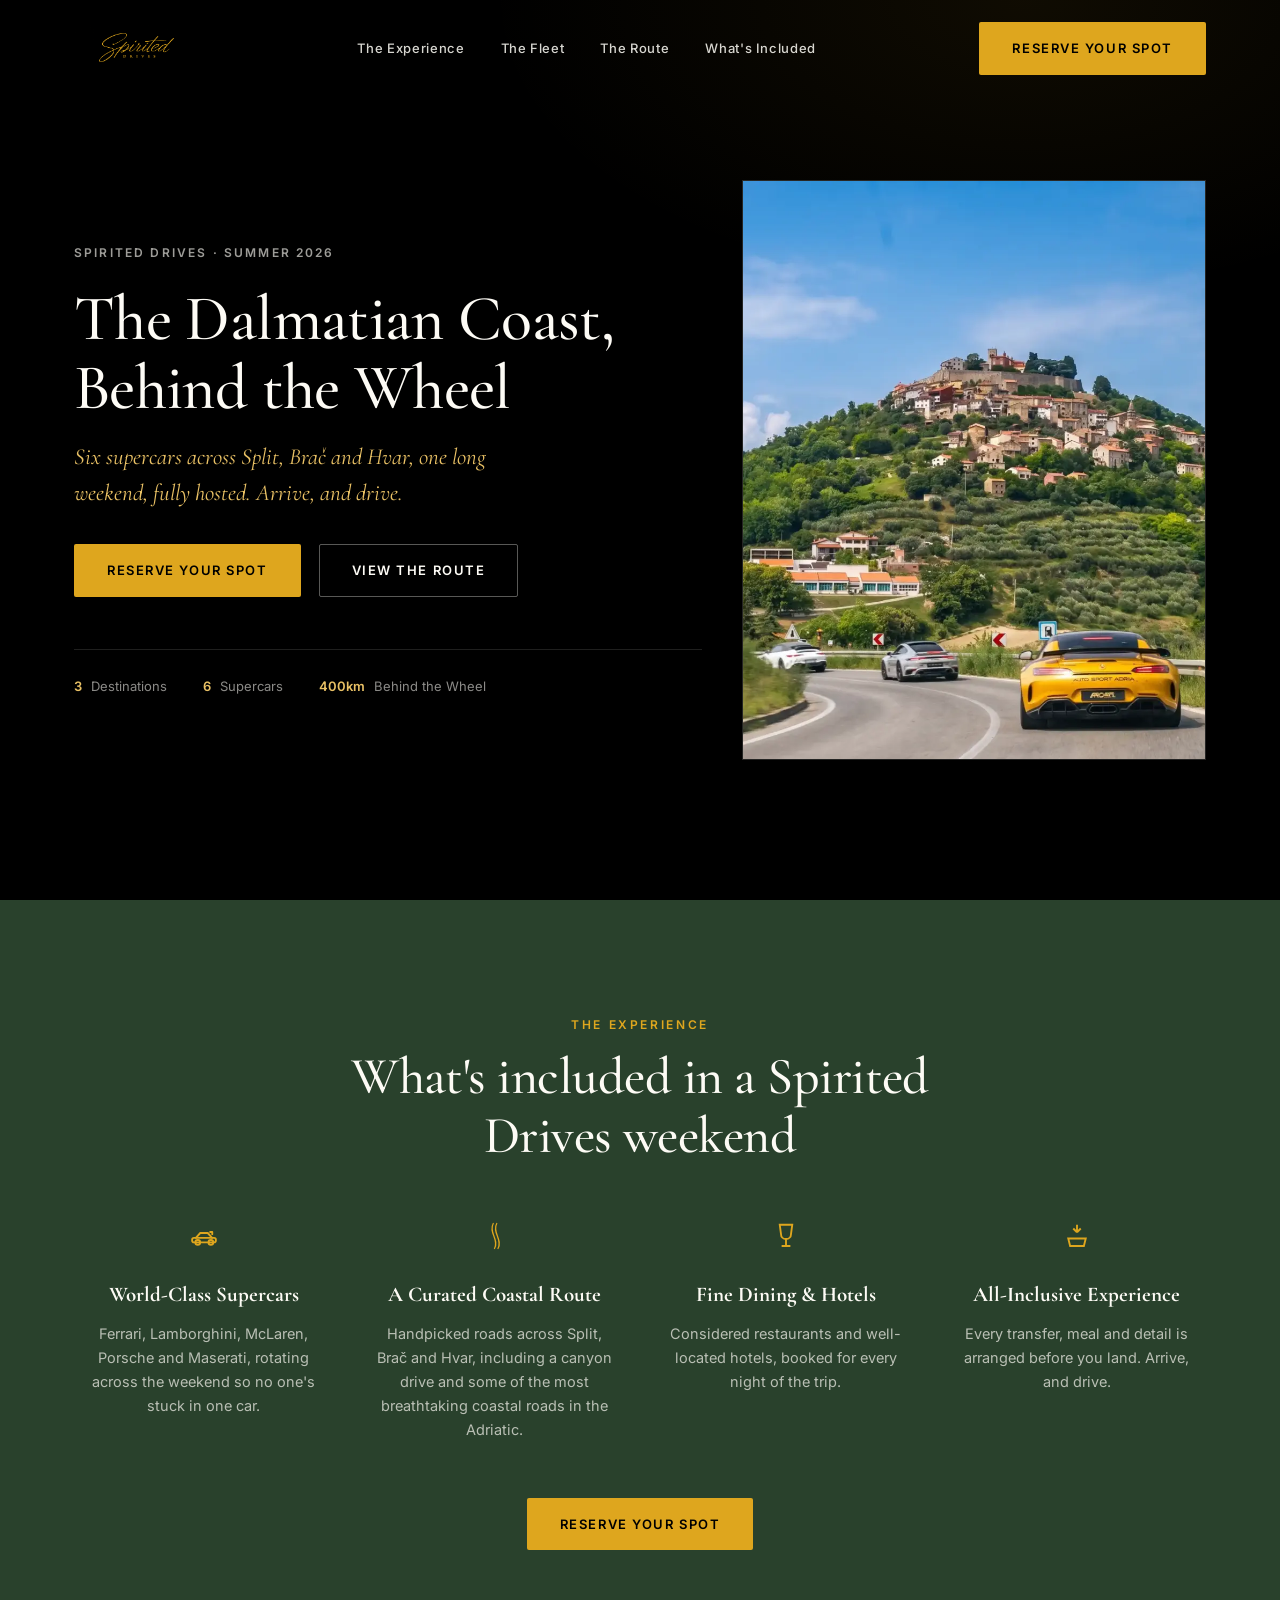
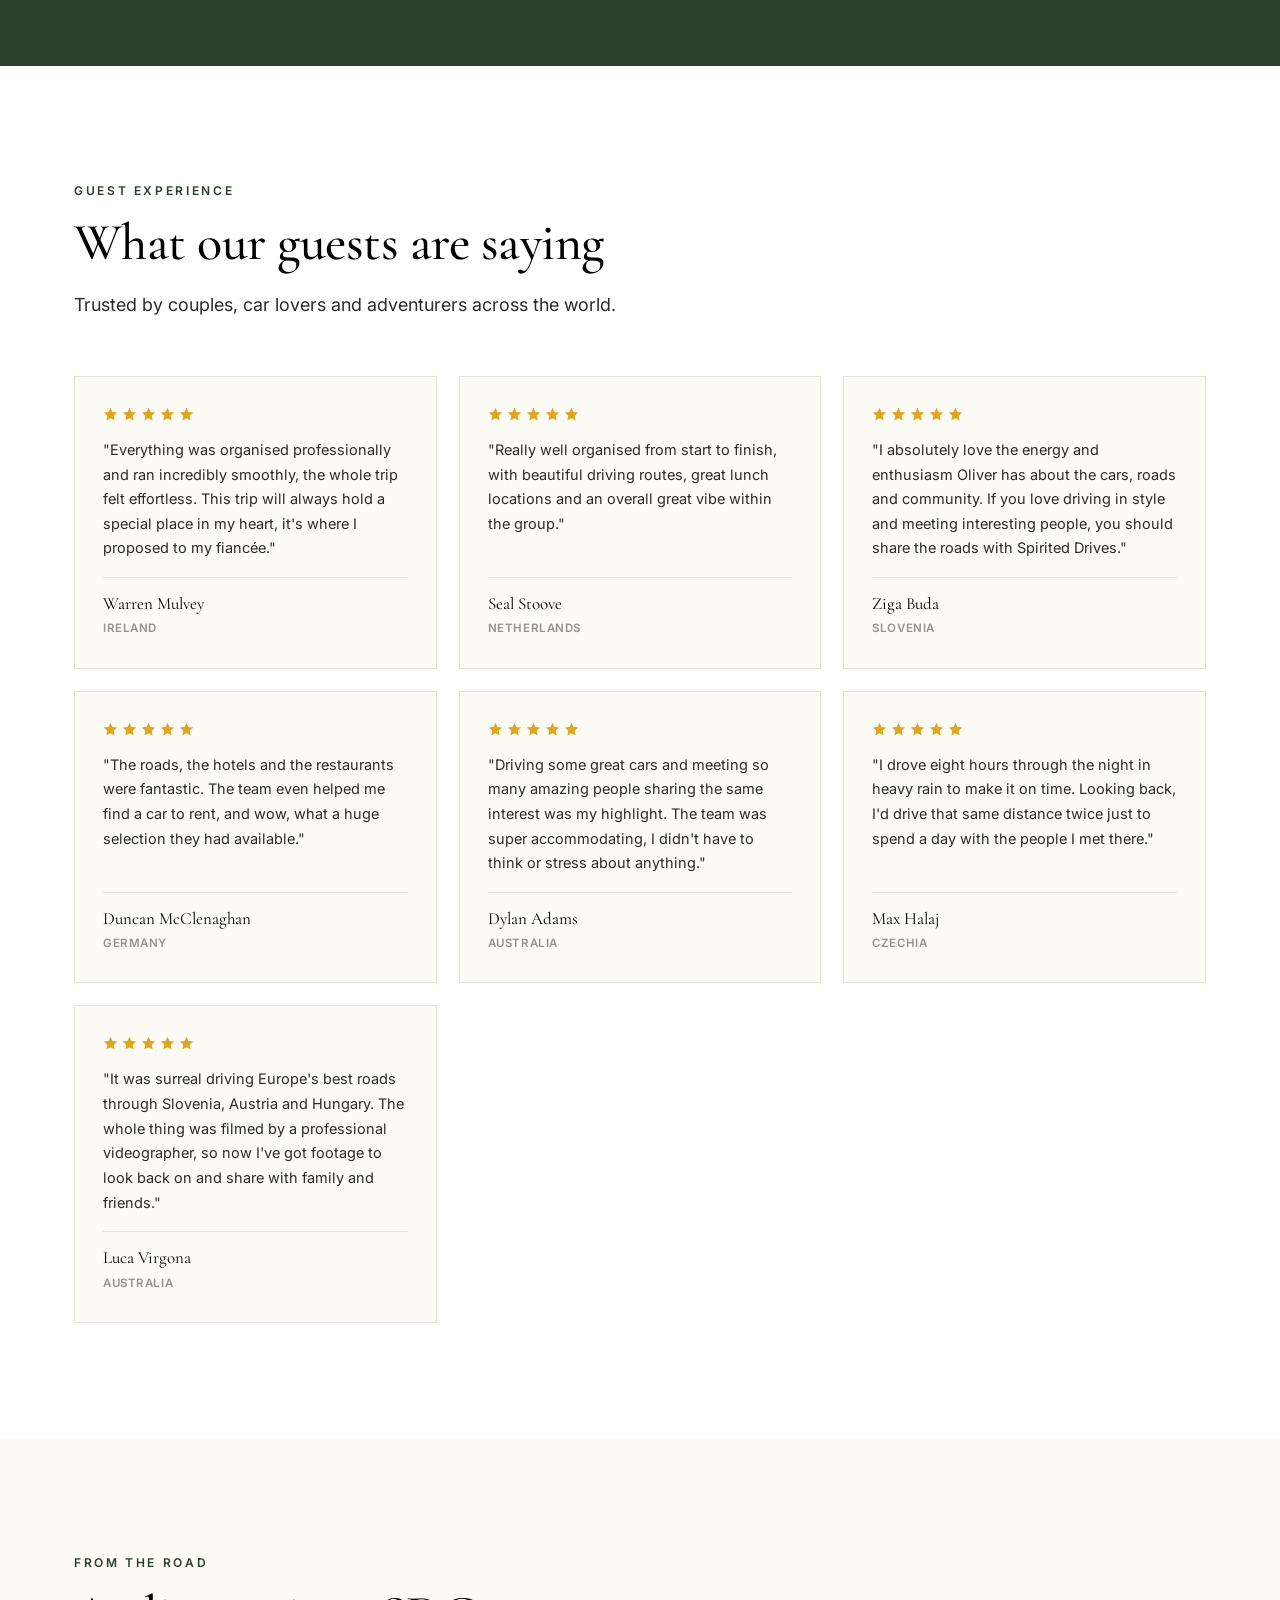
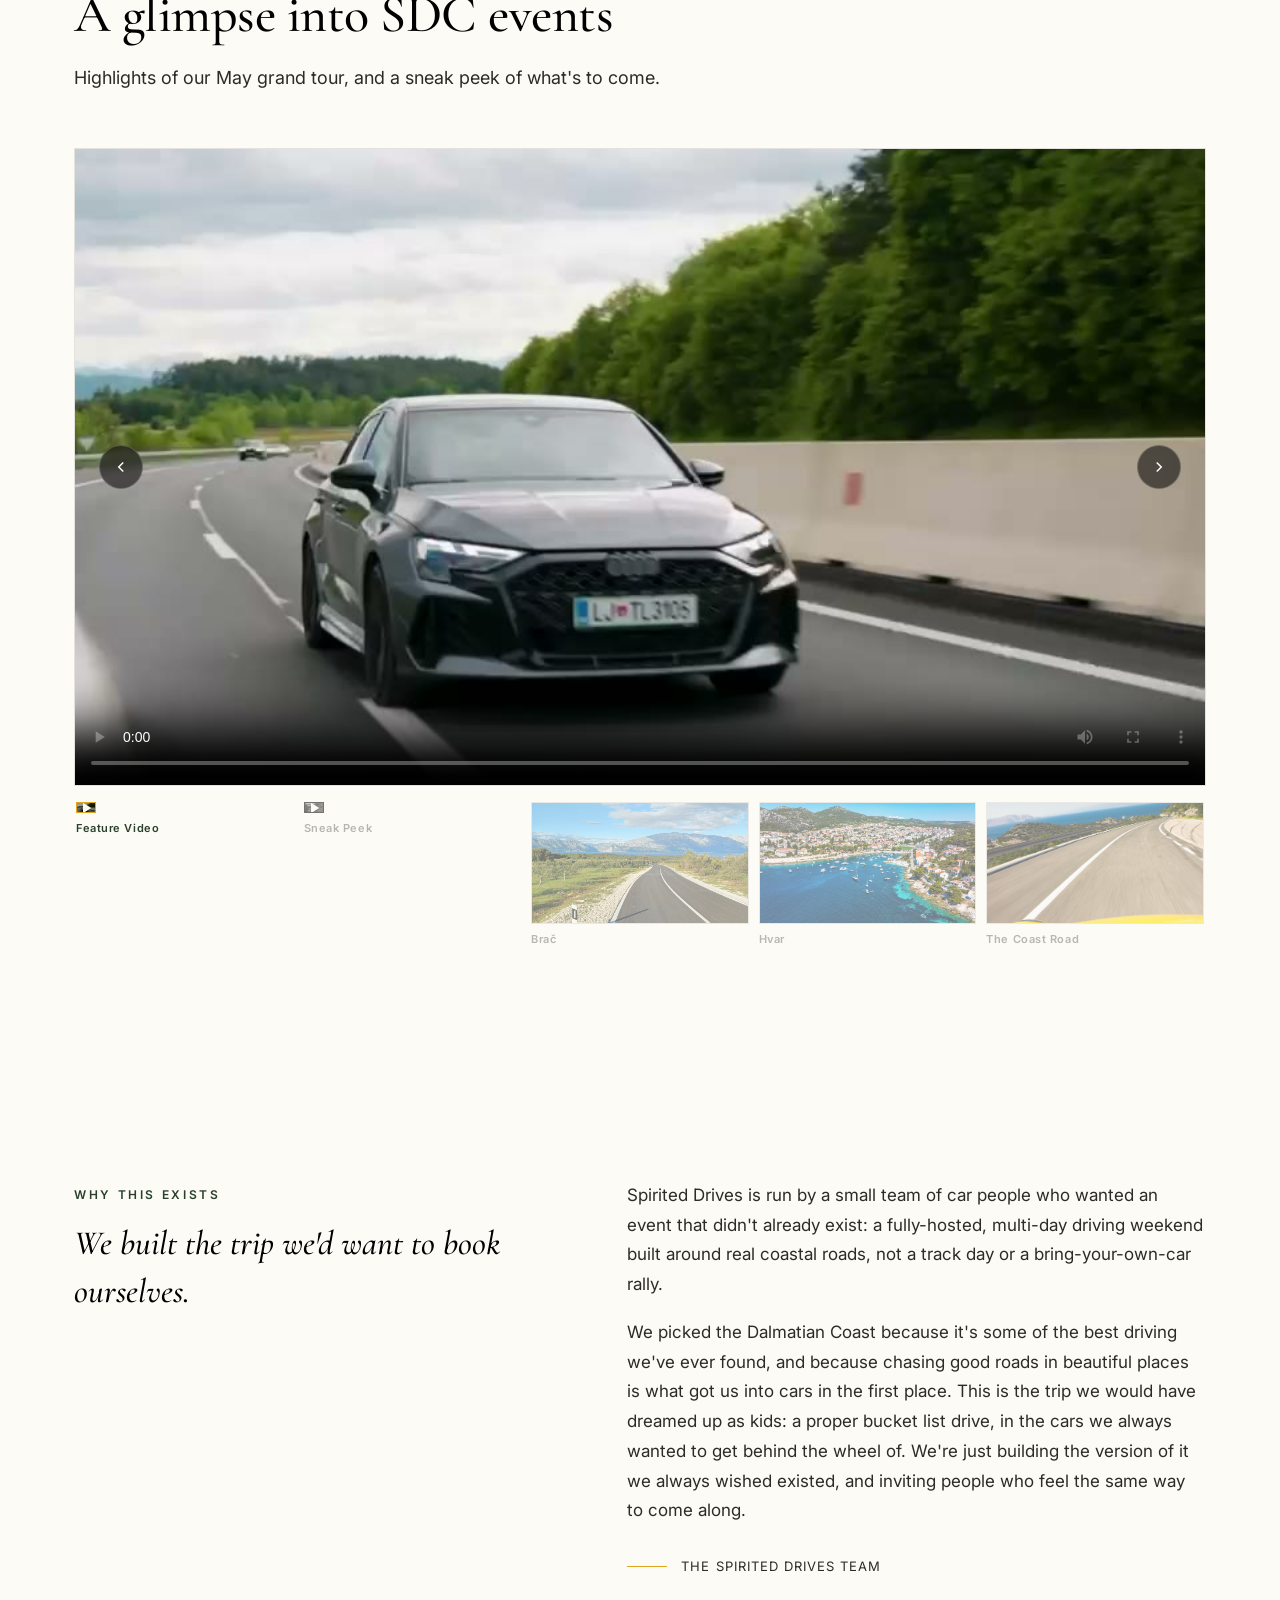
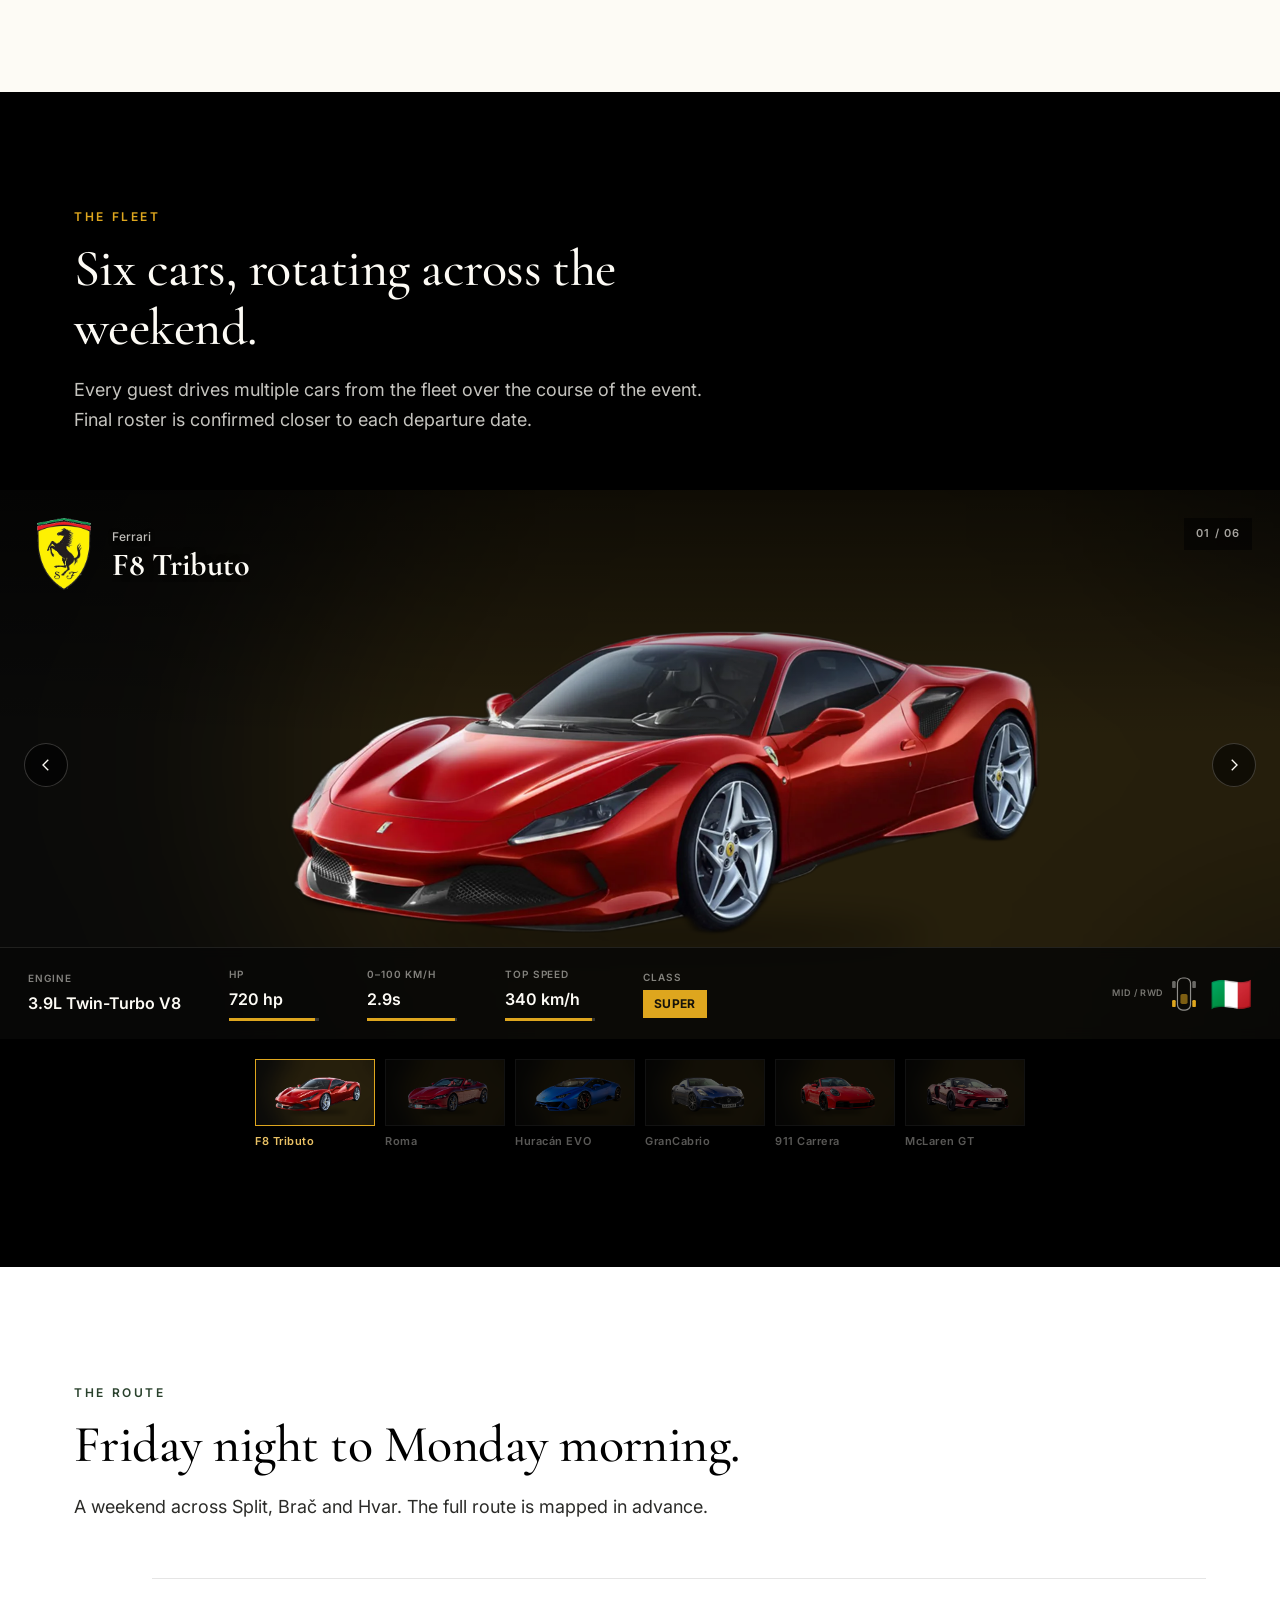
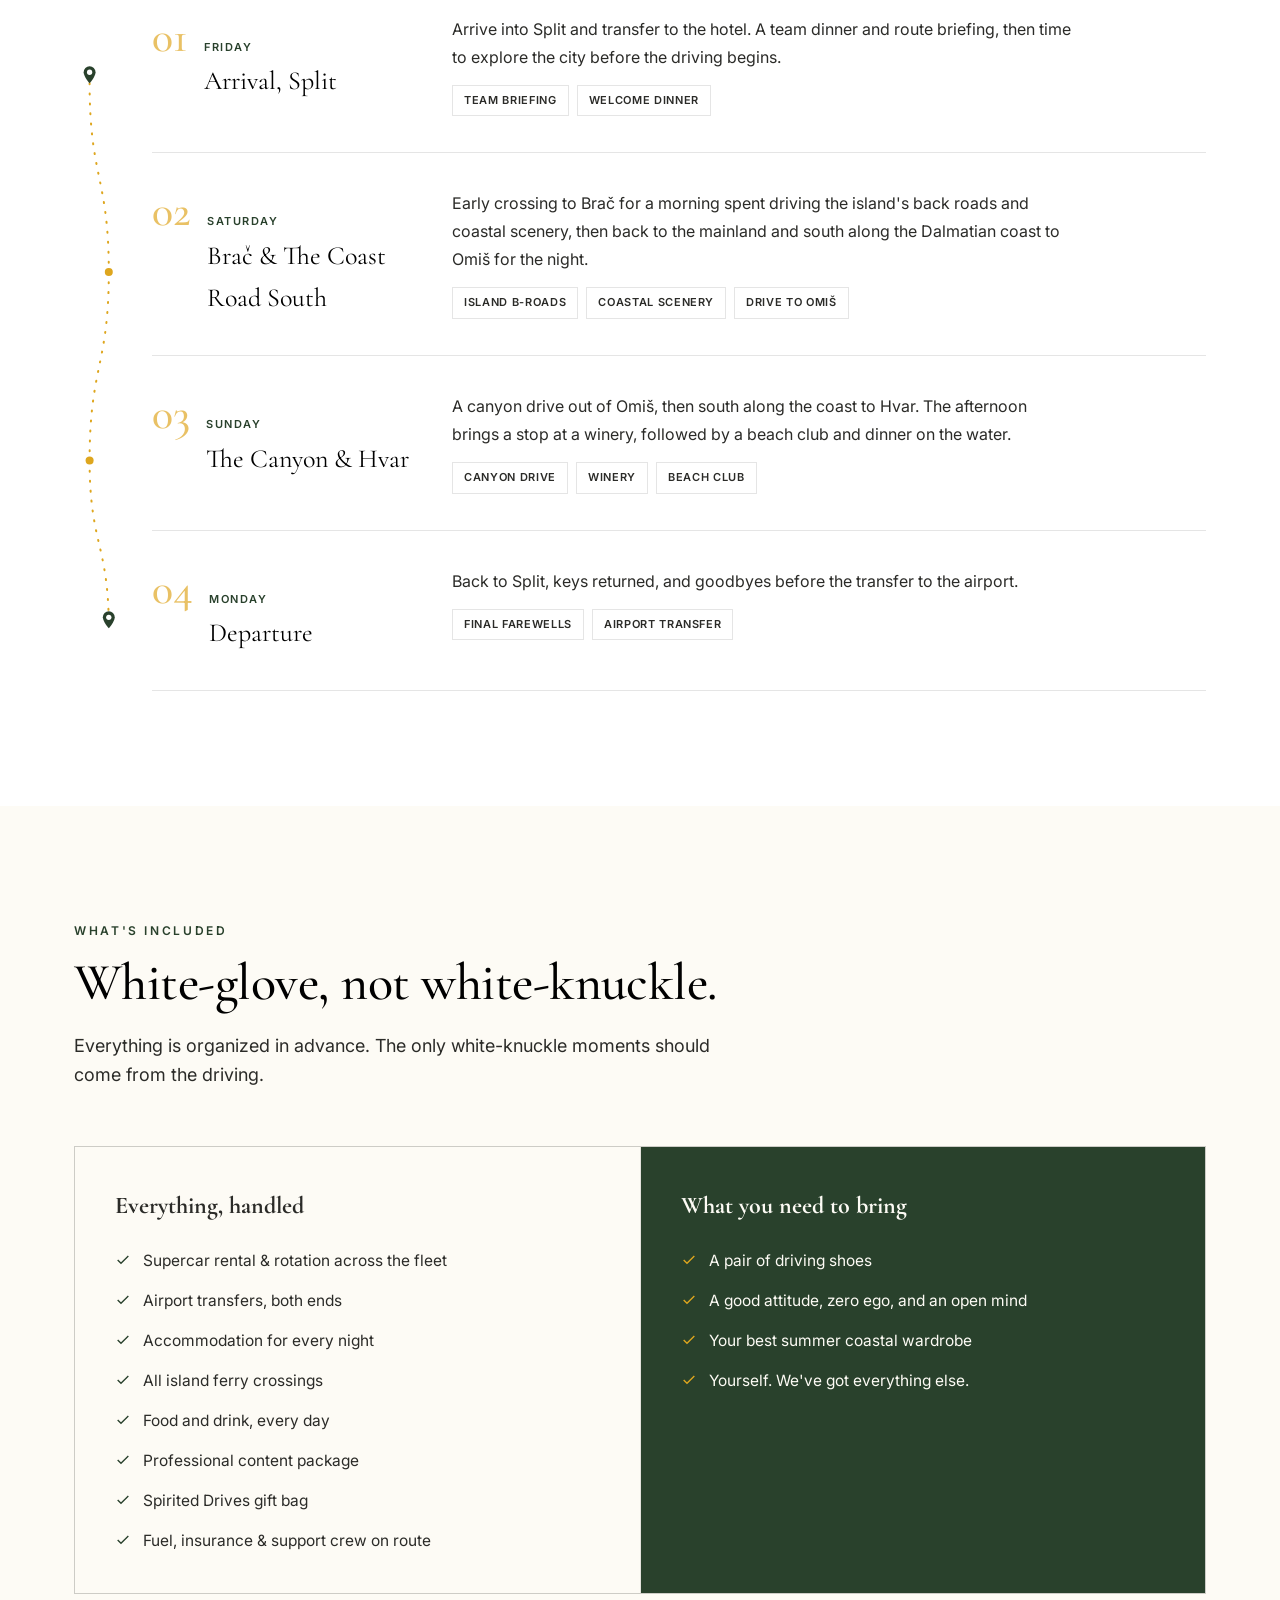
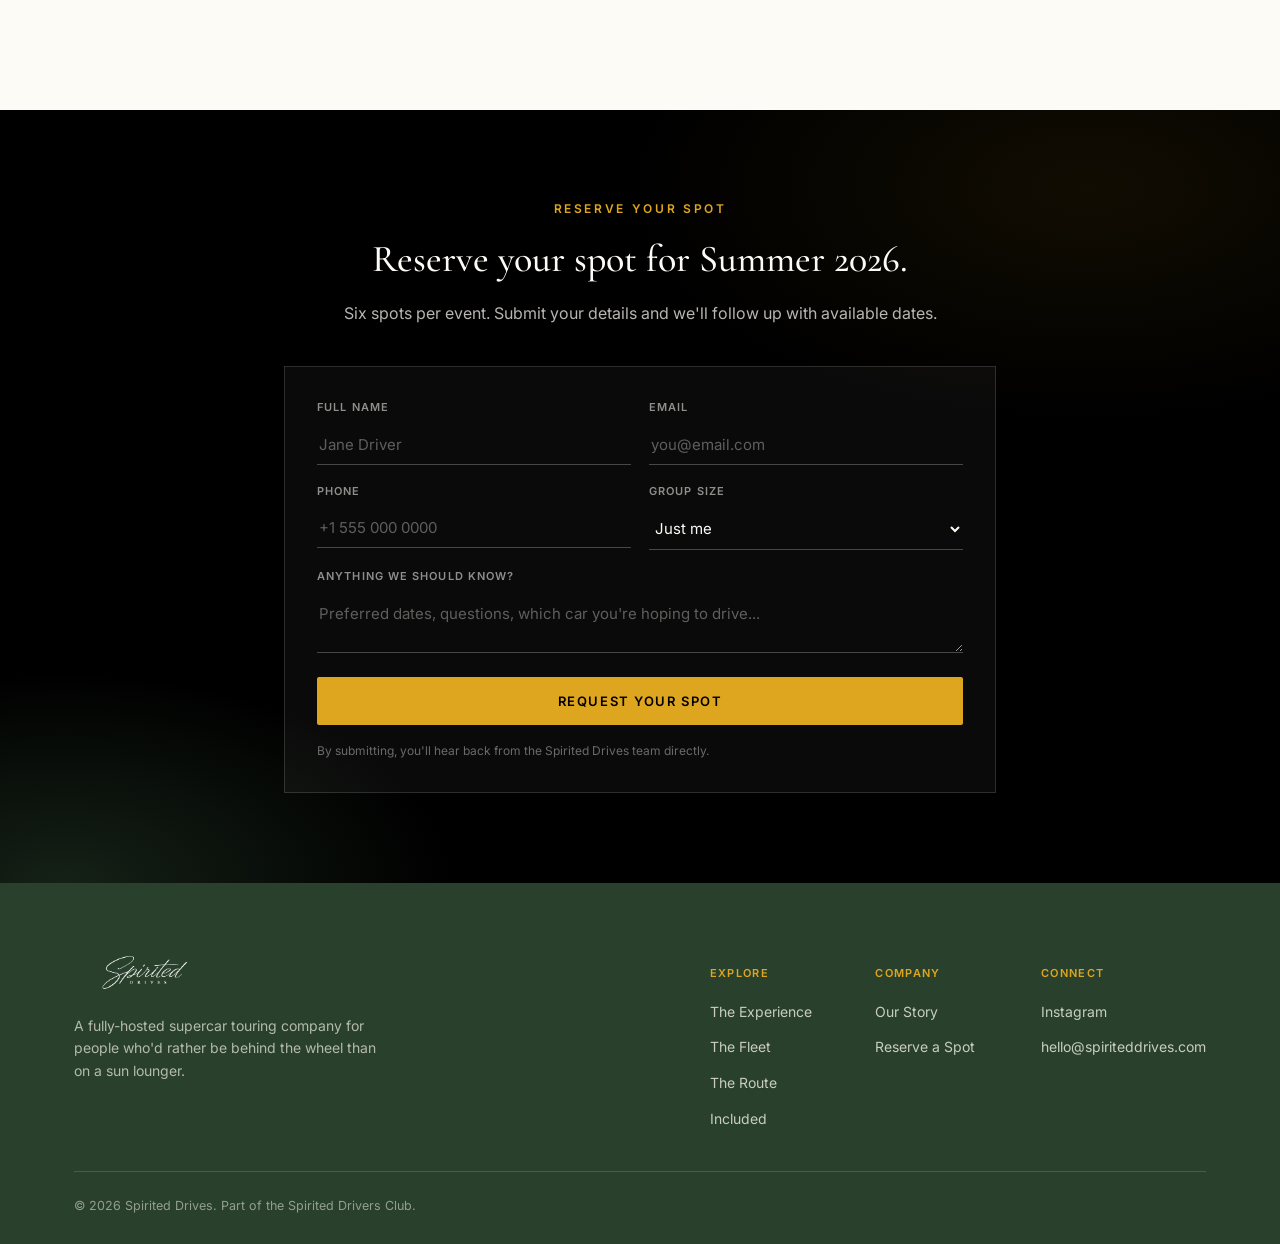
==== commit cf1fad5b: "Fix mobile issues: center hero stats, add video poster thumbnails, stretch fleet carousel aspect rat" ====
--- a/index.html
+++ b/index.html
@@ -220,12 +220,12 @@
       <div class="gallery__viewport">
         <div class="gallery__track" id="galleryTrack">
           <div class="gallery__slide" data-index="0">
-            <video controls preload="metadata">
+            <video controls preload="metadata" poster="assets/video/event-feature-poster.jpg">
               <source src="assets/video/event-feature.mp4" type="video/mp4">
             </video>
           </div>
           <div class="gallery__slide" data-index="1">
-            <video controls preload="metadata">
+            <video controls preload="metadata" poster="assets/video/sneak-peek-poster.jpg">
               <source src="assets/video/sneak-peek-montage.mp4" type="video/mp4">
             </video>
           </div>
@@ -244,11 +244,17 @@
       </div>
       <div class="gallery__thumbs">
         <button class="gallery__thumb is-active" data-index="0">
-          <span class="gallery__thumb-media gallery__thumb-media--video"><svg viewBox="0 0 24 24" fill="currentColor"><path d="M8 5v14l11-7z"/></svg></span>
+          <span class="gallery__thumb-media gallery__thumb-media--video">
+            <img src="assets/video/event-feature-poster.jpg" alt="">
+            <svg viewBox="0 0 24 24" fill="currentColor"><path d="M8 5v14l11-7z"/></svg>
+          </span>
           <span>Feature Video</span>
         </button>
         <button class="gallery__thumb" data-index="1">
-          <span class="gallery__thumb-media gallery__thumb-media--video"><svg viewBox="0 0 24 24" fill="currentColor"><path d="M8 5v14l11-7z"/></svg></span>
+          <span class="gallery__thumb-media gallery__thumb-media--video">
+            <img src="assets/video/sneak-peek-poster.jpg" alt="">
+            <svg viewBox="0 0 24 24" fill="currentColor"><path d="M8 5v14l11-7z"/></svg>
+          </span>
           <span>Sneak Peek</span>
         </button>
         <button class="gallery__thumb" data-index="2">
--- a/styles.css
+++ b/styles.css
@@ -318,6 +318,10 @@
   color: rgba(253,251,245,0.55);
 }
 .hero__meta li { list-style: none; }
+
+@media (max-width: 899px) {
+  .hero__meta { justify-content: center; text-align: center; }
+}
 .hero__meta span {
   color: var(--gold-soft);
   font-weight: 600;
@@ -496,6 +500,7 @@
 .gallery__thumb:hover { opacity: 0.85; }
 .gallery__thumb.is-active { opacity: 1; }
 .gallery__thumb-media {
+  position: relative;
   display: flex;
   align-items: center;
   justify-content: center;
@@ -507,7 +512,12 @@
 }
 .gallery__thumb-media img { width: 100%; height: 100%; object-fit: cover; display: block; }
 .gallery__thumb-media--video { background: var(--ink); color: var(--cream); }
-.gallery__thumb-media--video svg { width: 18px; height: 18px; }
+.gallery__thumb-media--video img { position: absolute; inset: 0; opacity: 0.75; }
+.gallery__thumb-media--video svg {
+  position: relative;
+  width: 18px; height: 18px;
+  filter: drop-shadow(0 1px 4px rgba(0,0,0,0.7));
+}
 .gallery__thumb.is-active .gallery__thumb-media { border-color: var(--gold); }
 .gallery__thumb span:last-child {
   font-size: 11px;
@@ -713,7 +723,7 @@
 
 .garage-slide__media {
   position: relative;
-  aspect-ratio: 16 / 9;
+  aspect-ratio: 4 / 3;
   background: #0a0a09;
   overflow: hidden;
 }
@@ -884,6 +894,10 @@
 
 @media (min-width: 900px) {
   .garage-slide__badge { width: 72px; height: 72px; }
+}
+
+@media (min-width: 700px) {
+  .garage-slide__media { aspect-ratio: 16 / 9; }
 }
 
 @media (min-width: 900px) {
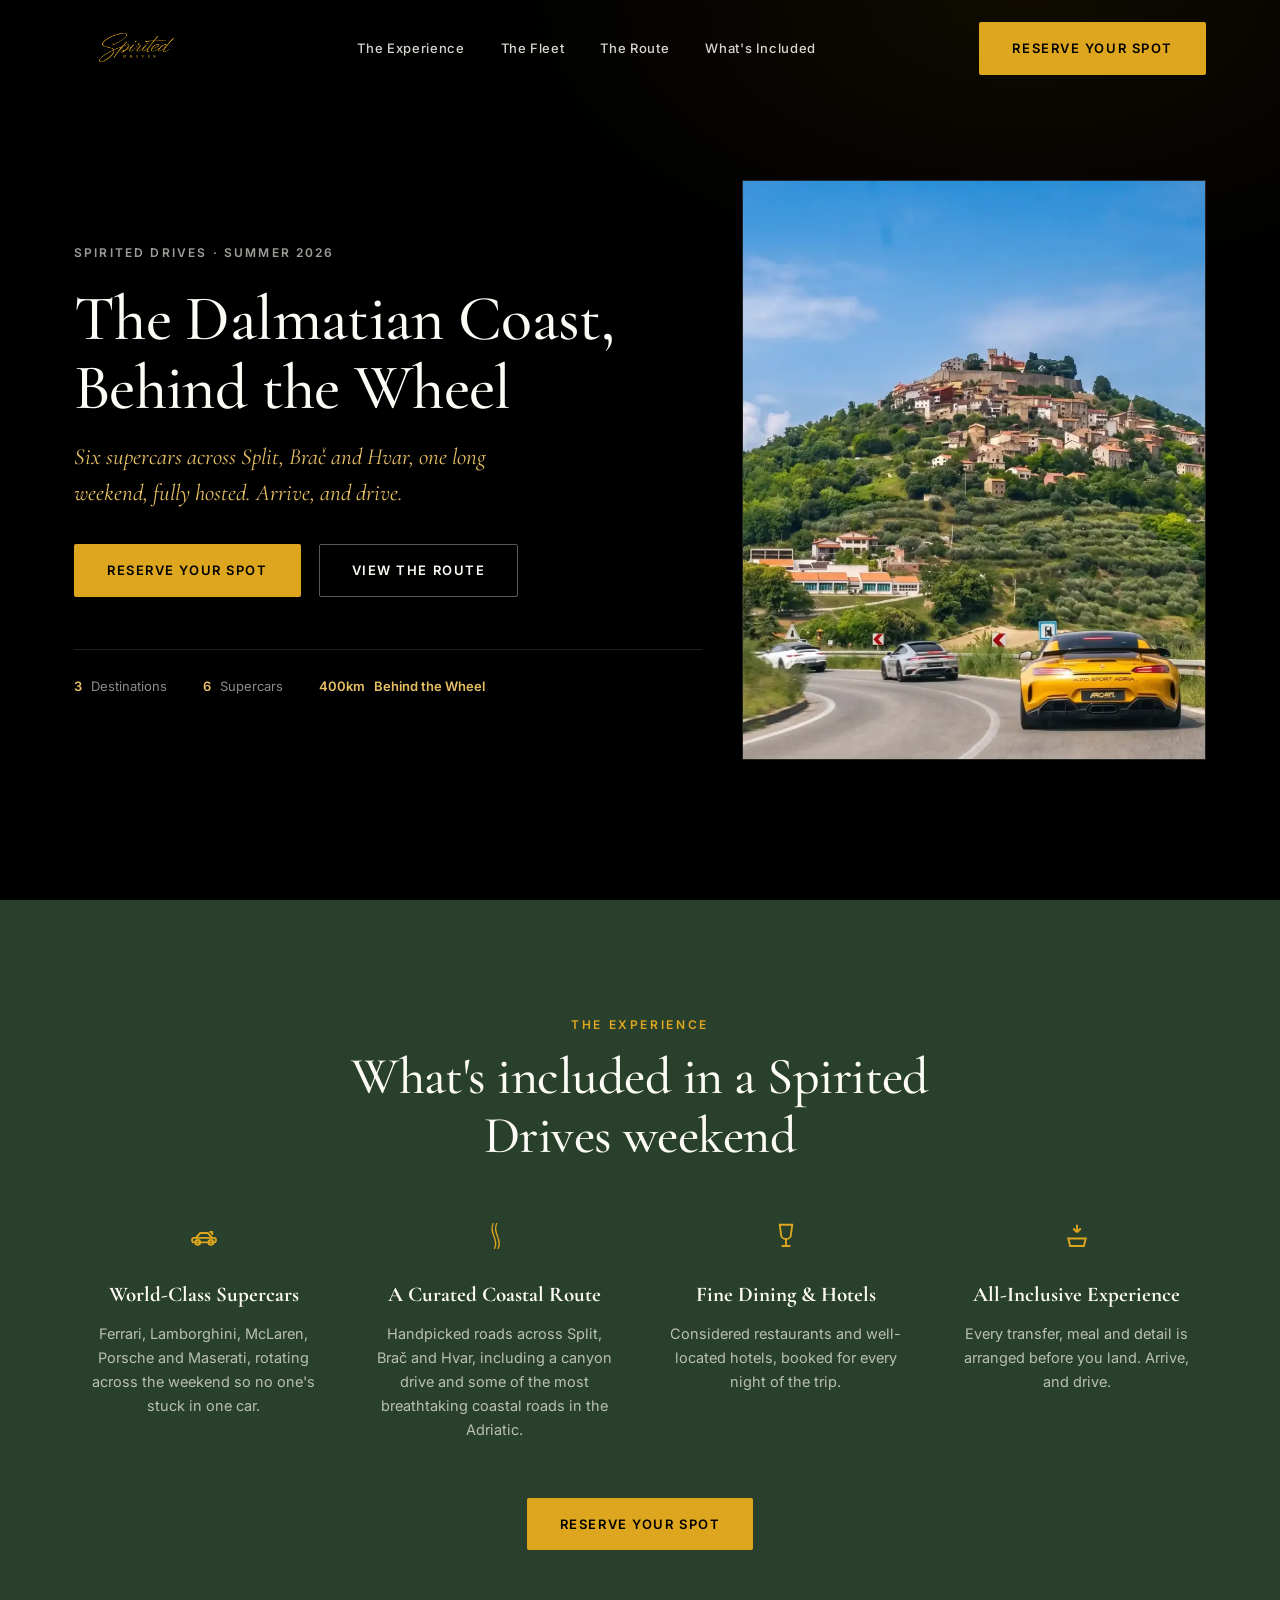
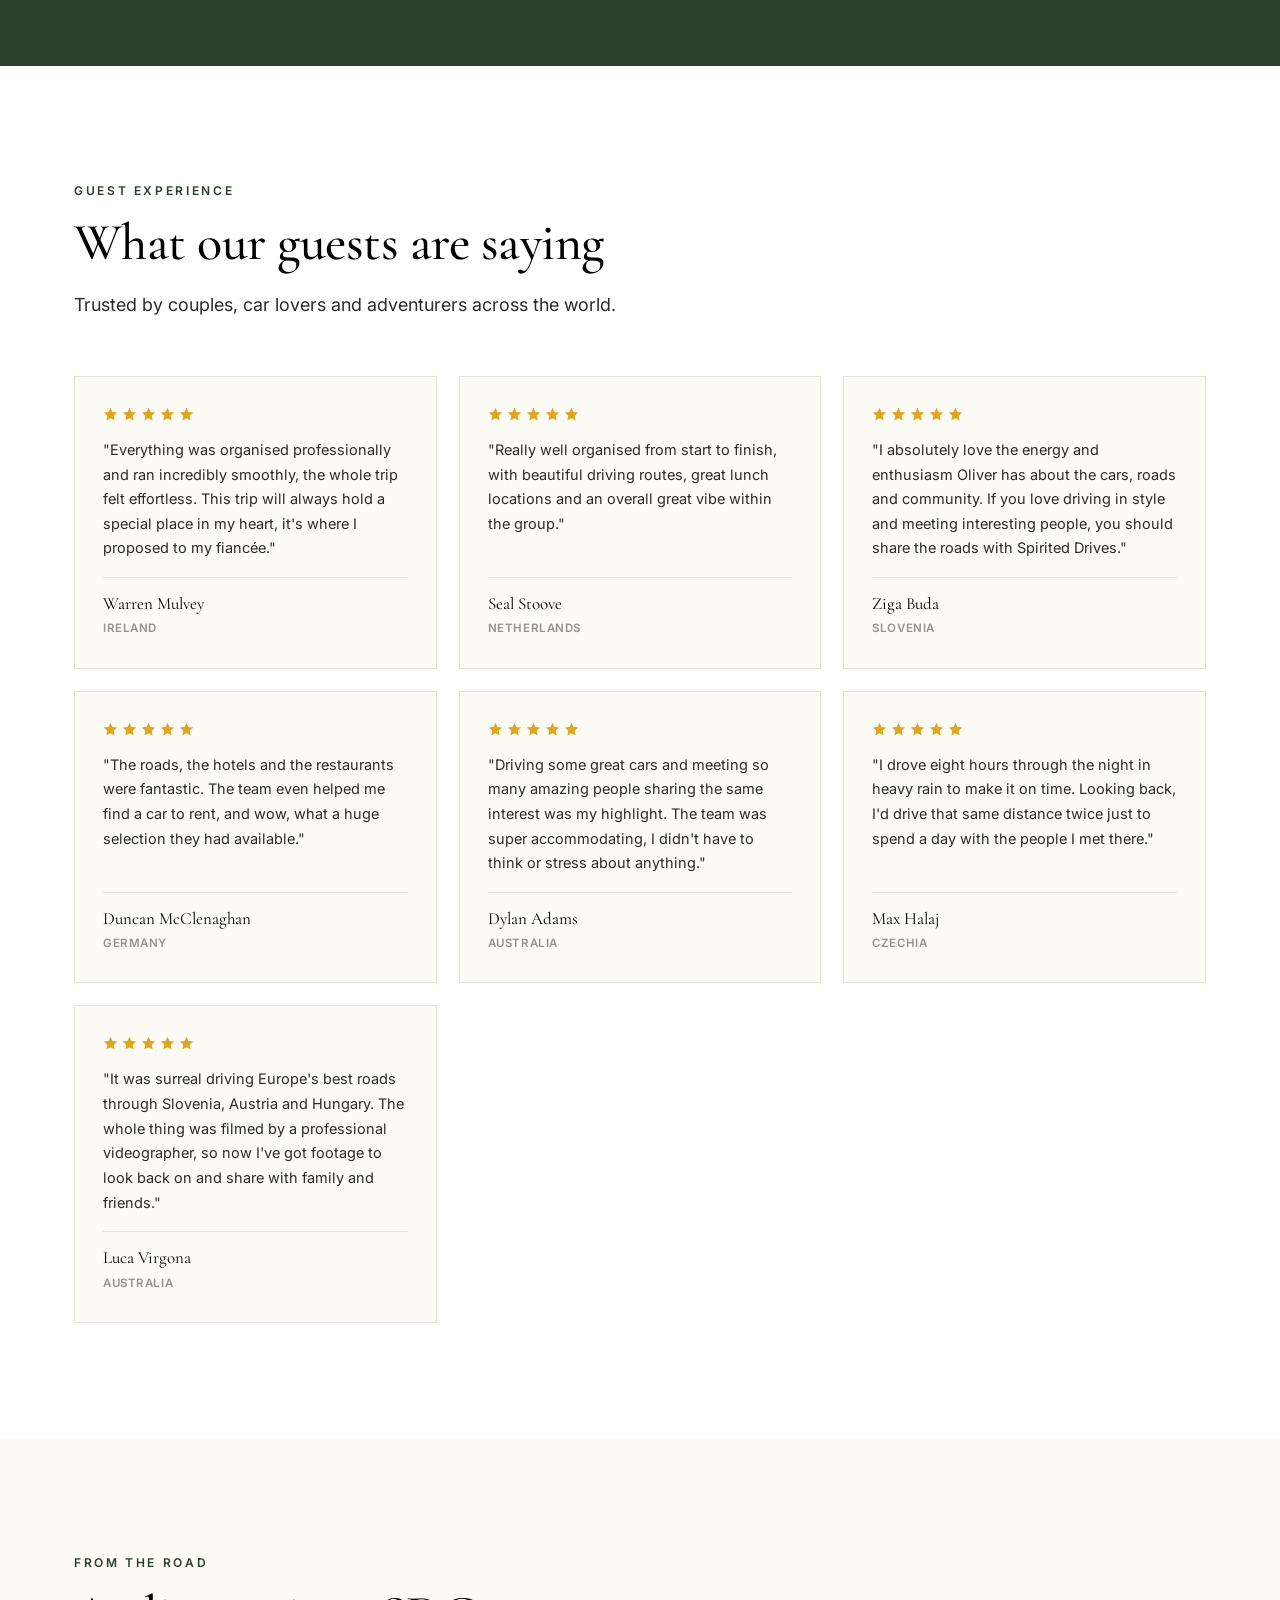
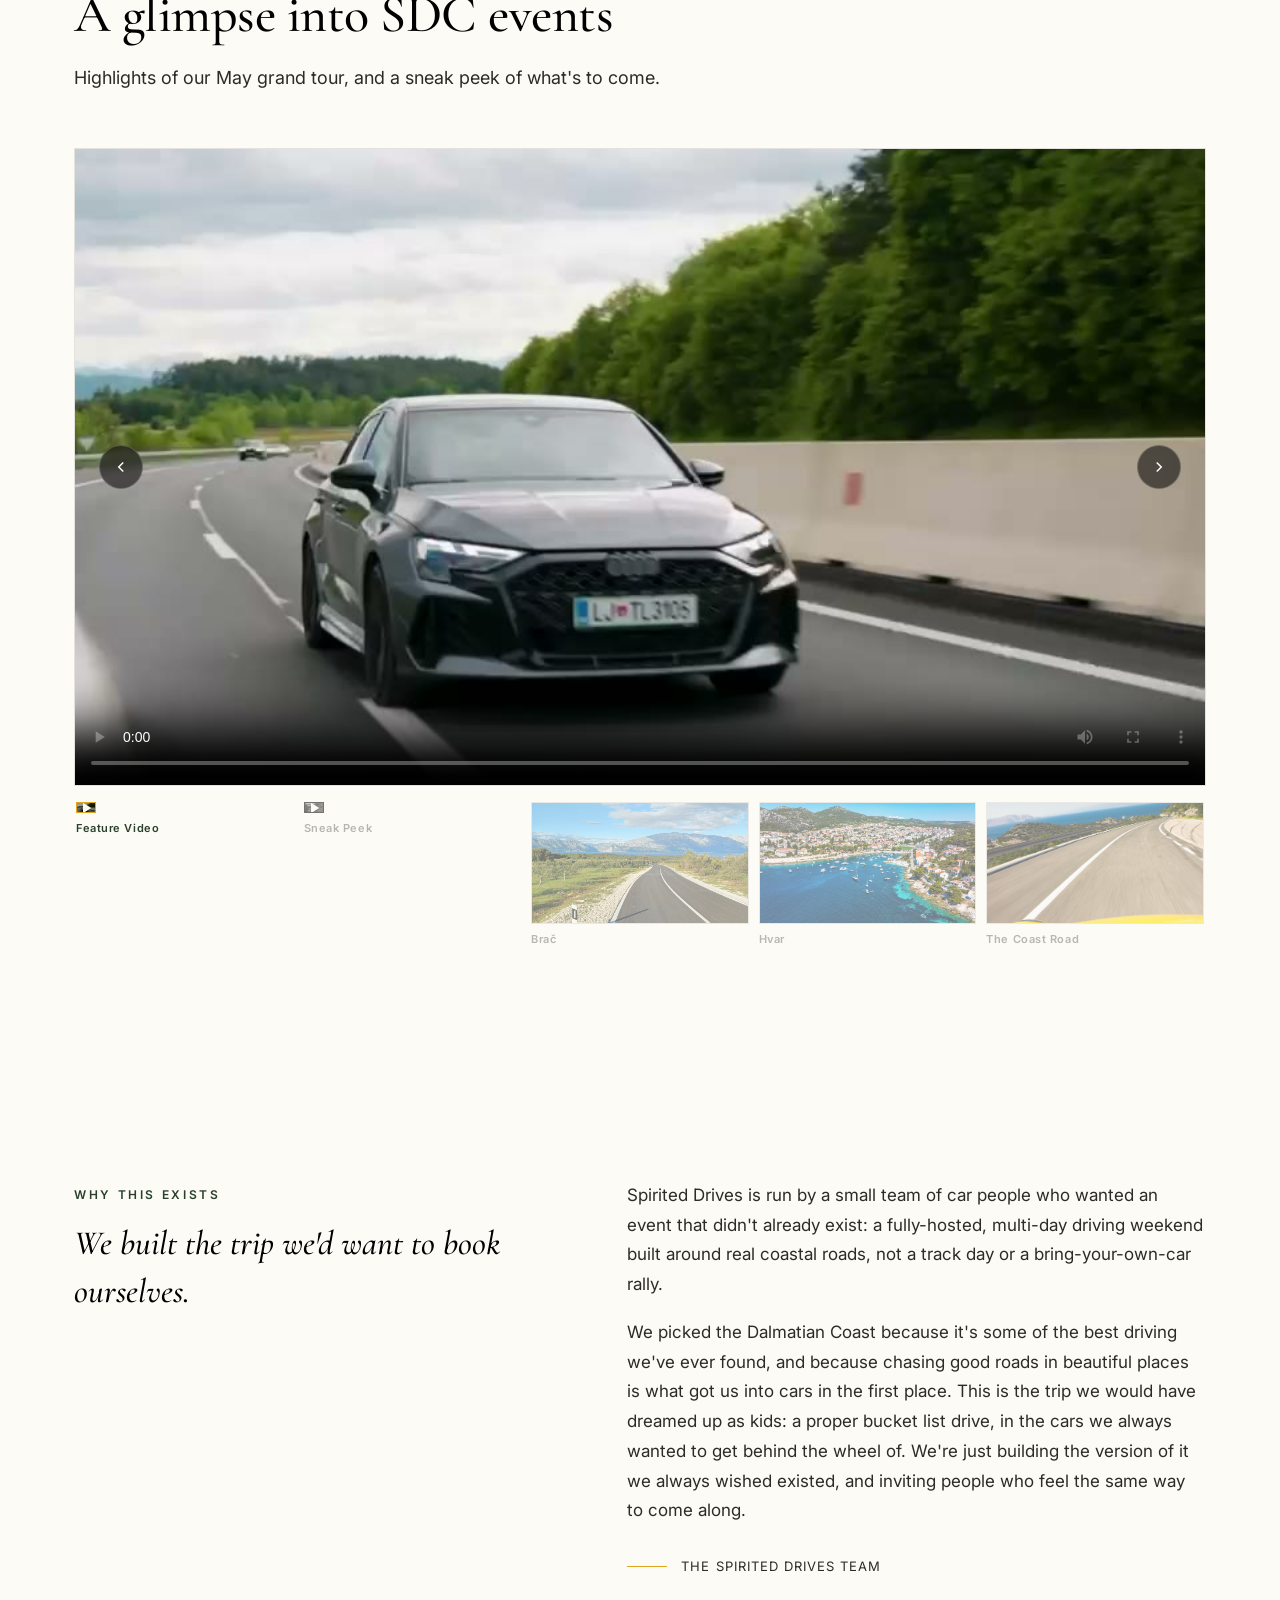
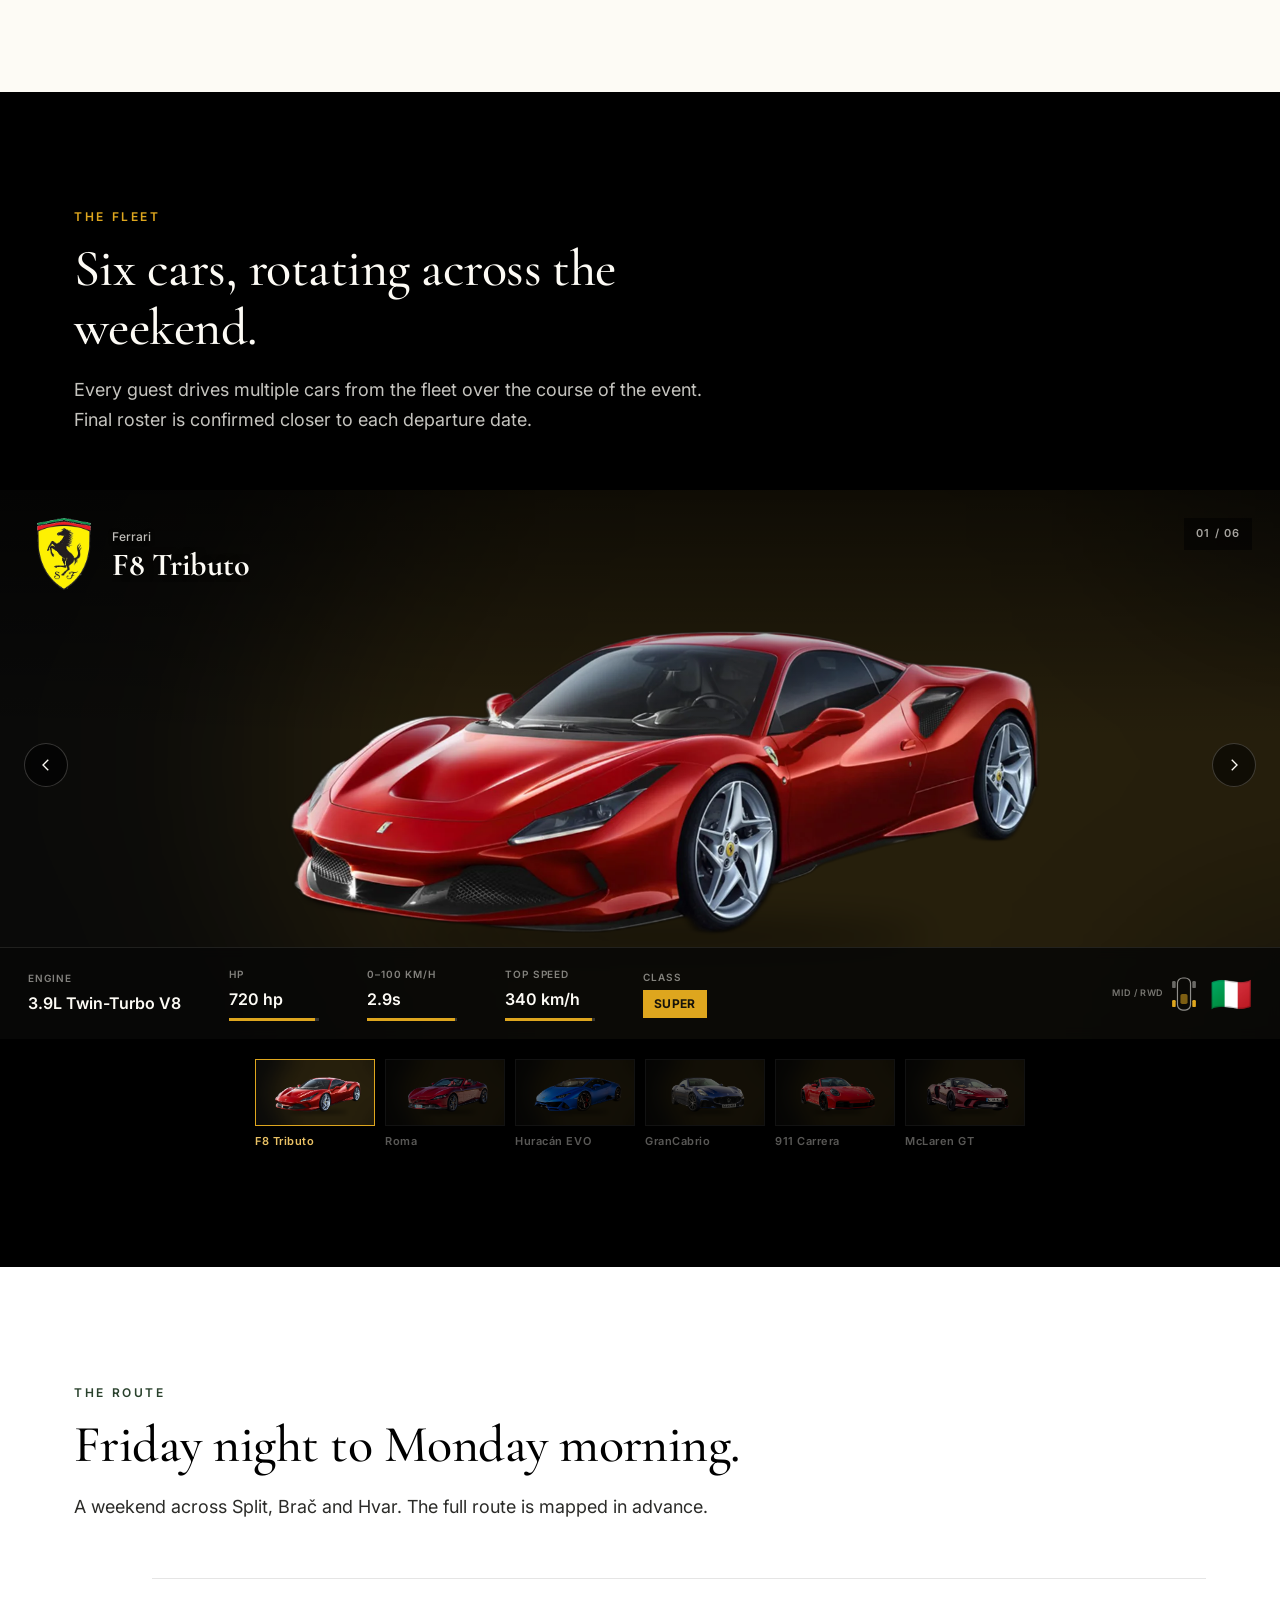
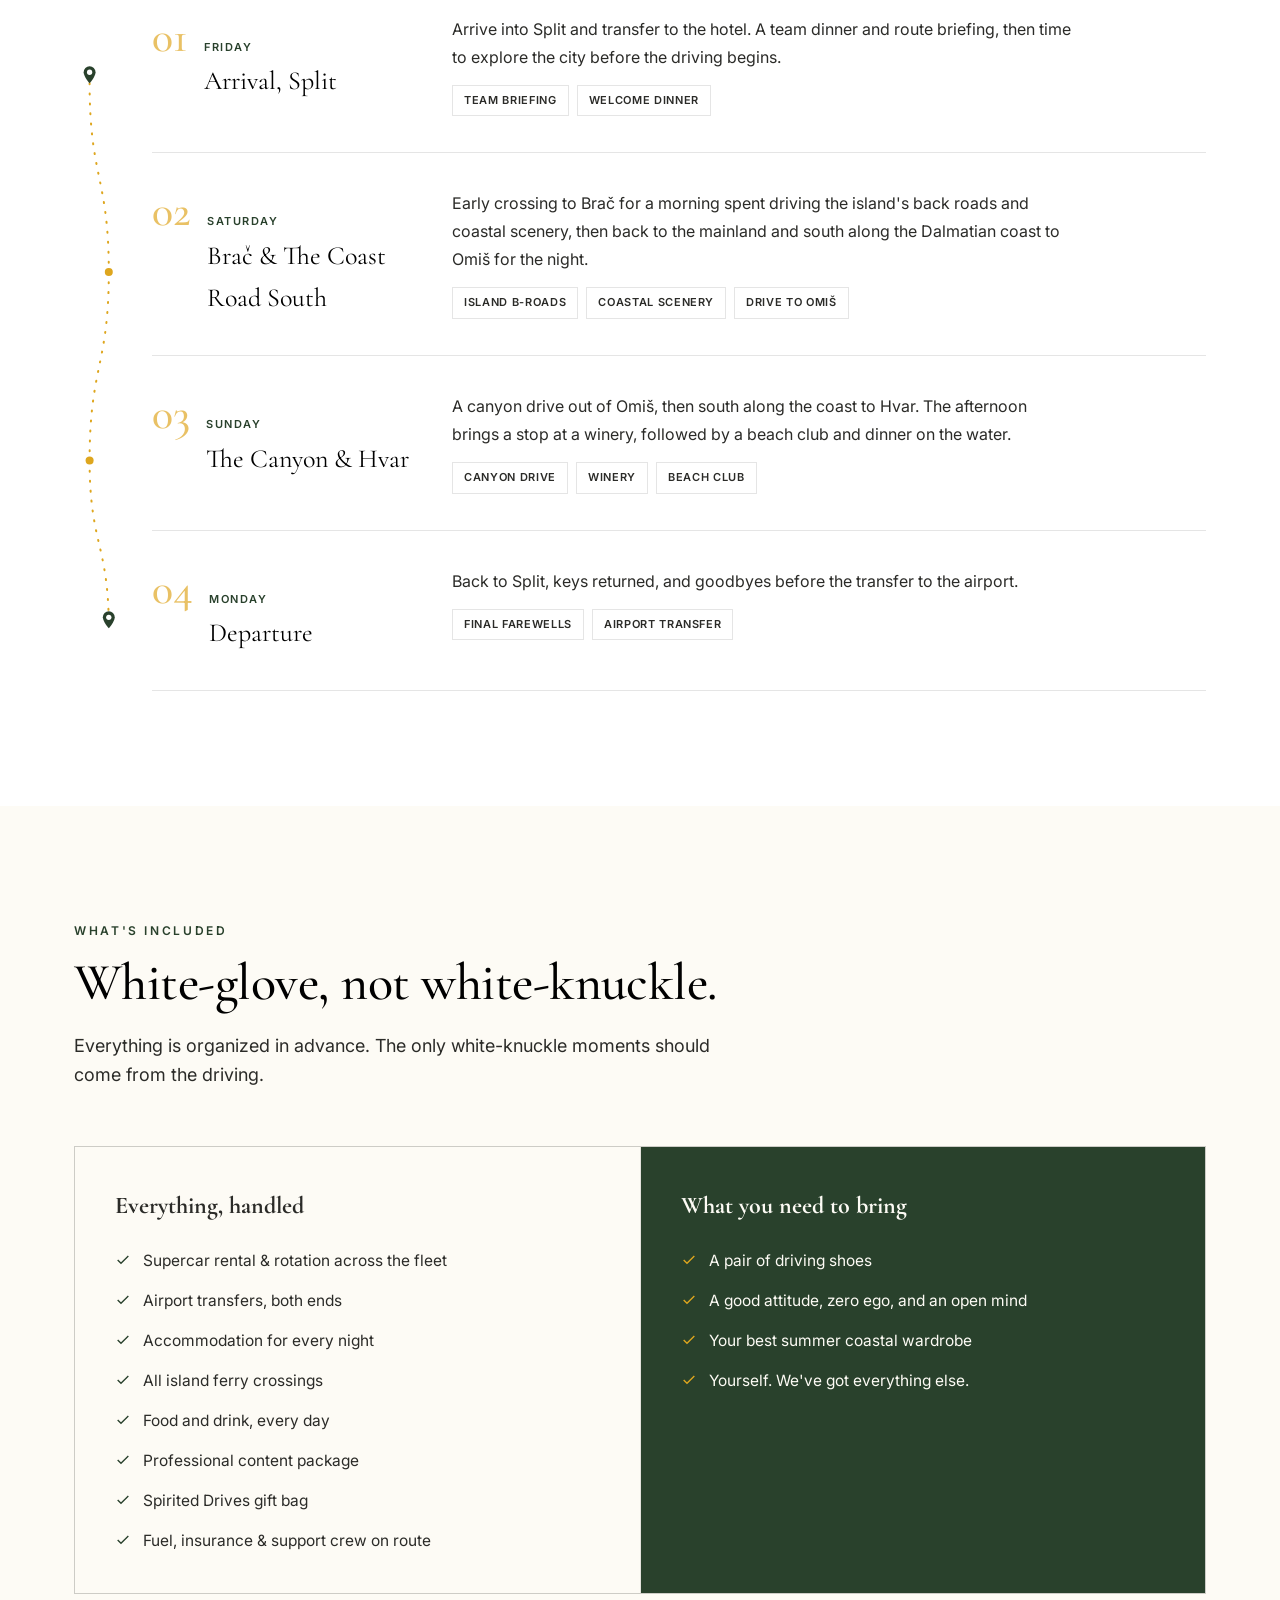
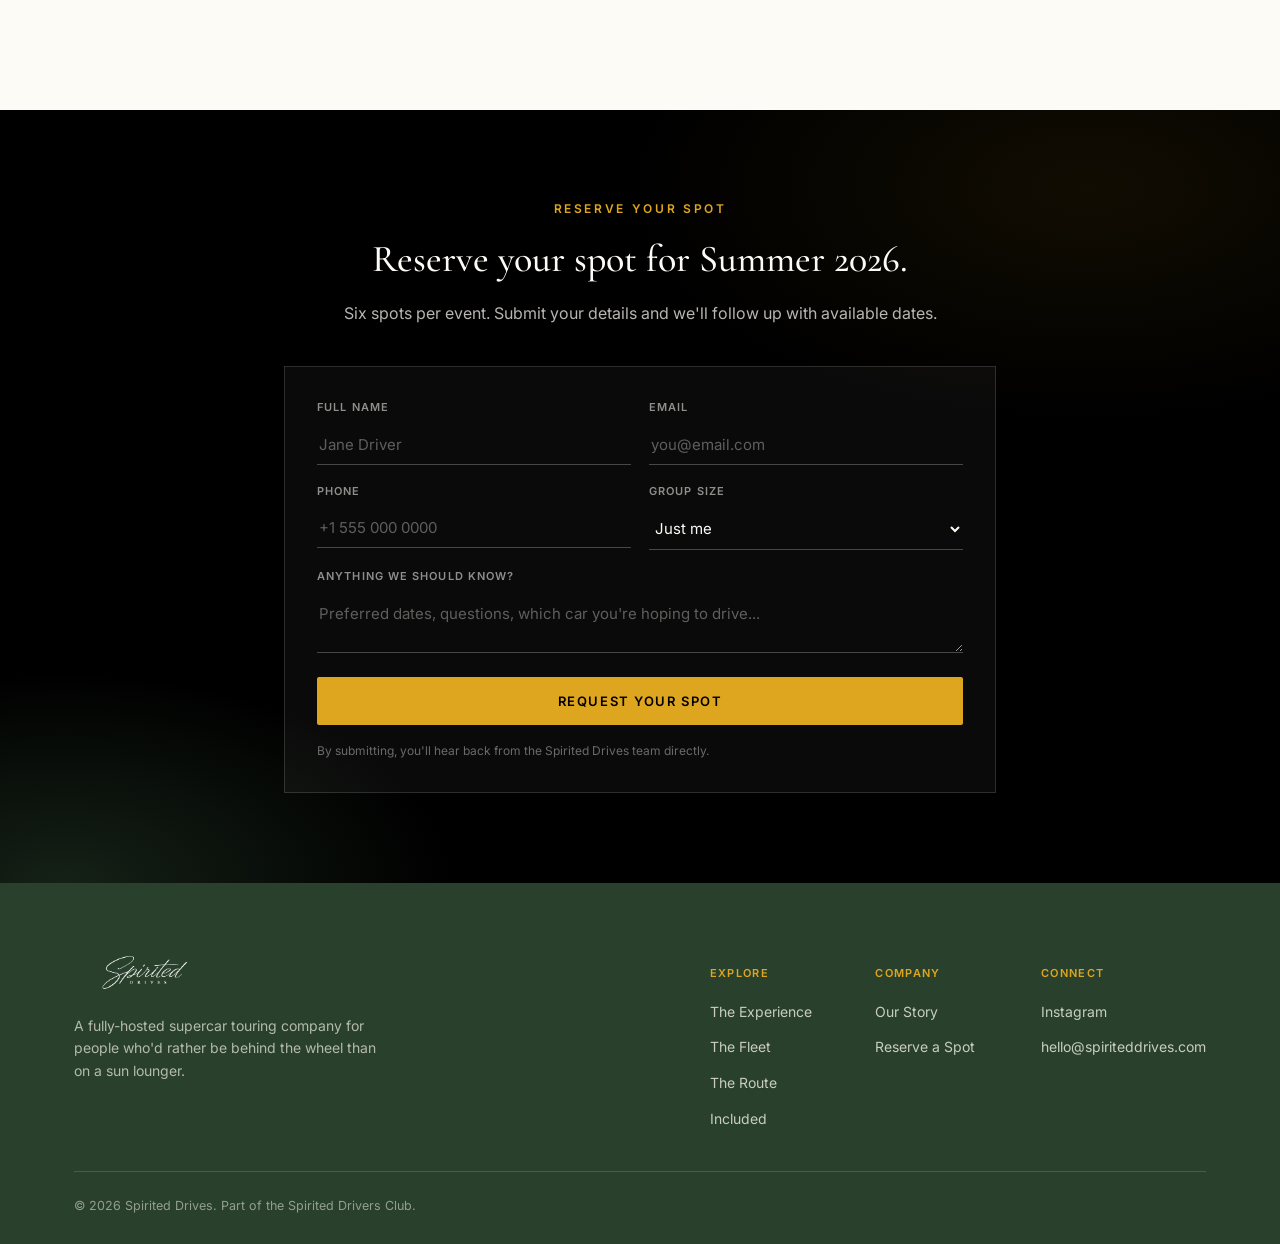
==== commit 20a0ad55: "Fix mobile stat bar overflow and tighten hero stats on smaller widths Stat bar lost its wrap behavio" ====
--- a/index.html
+++ b/index.html
@@ -49,7 +49,7 @@
       <ul class="hero__meta">
         <li><span>3</span> Destinations</li>
         <li><span>6</span> Supercars</li>
-        <li><span>400km</span> Behind the Wheel</li>
+        <li><span>400km</span> <span class="hero__meta-full">Behind the Wheel</span><span class="hero__meta-short">At the Wheel</span></li>
       </ul>
     </div>
     <div class="hero__media reveal">
--- a/styles.css
+++ b/styles.css
@@ -322,6 +322,12 @@
 @media (max-width: 899px) {
   .hero__meta { justify-content: center; text-align: center; }
 }
+.hero__meta-short { display: none; }
+@media (max-width: 899px) {
+  .hero__meta { gap: 7px 14px; font-size: 12px; flex-wrap: nowrap; }
+  .hero__meta-full { display: none; }
+  .hero__meta-short { display: inline; }
+}
 .hero__meta span {
   color: var(--gold-soft);
   font-weight: 600;
@@ -805,6 +811,18 @@
   -webkit-overflow-scrolling: touch;
 }
 .garage-slide__statbar::-webkit-scrollbar { display: none; }
+
+@media (max-width: 899px) {
+  .garage-slide__media { aspect-ratio: 1 / 1; }
+  .garage-slide__media img { object-fit: contain; }
+  .garage-slide__statbar {
+    flex-wrap: wrap;
+    row-gap: 10px;
+    column-gap: 16px;
+    overflow-x: visible;
+    overflow-y: visible;
+  }
+}
 .stat-col {
   flex-shrink: 0;
   display: flex;
@@ -886,7 +904,7 @@
   .garage-slide__drivetrain { display: flex; }
 }
 
-@media (min-width: 700px) {
+@media (min-width: 900px) {
   .stat-col__bar { width: 90px; }
   .garage-slide__drivetrain svg { width: 24px; height: 38px; }
   .garage-slide__flag { font-size: 34px; }
@@ -894,10 +912,6 @@
 
 @media (min-width: 900px) {
   .garage-slide__badge { width: 72px; height: 72px; }
-}
-
-@media (min-width: 700px) {
-  .garage-slide__media { aspect-ratio: 16 / 9; }
 }
 
 @media (min-width: 900px) {
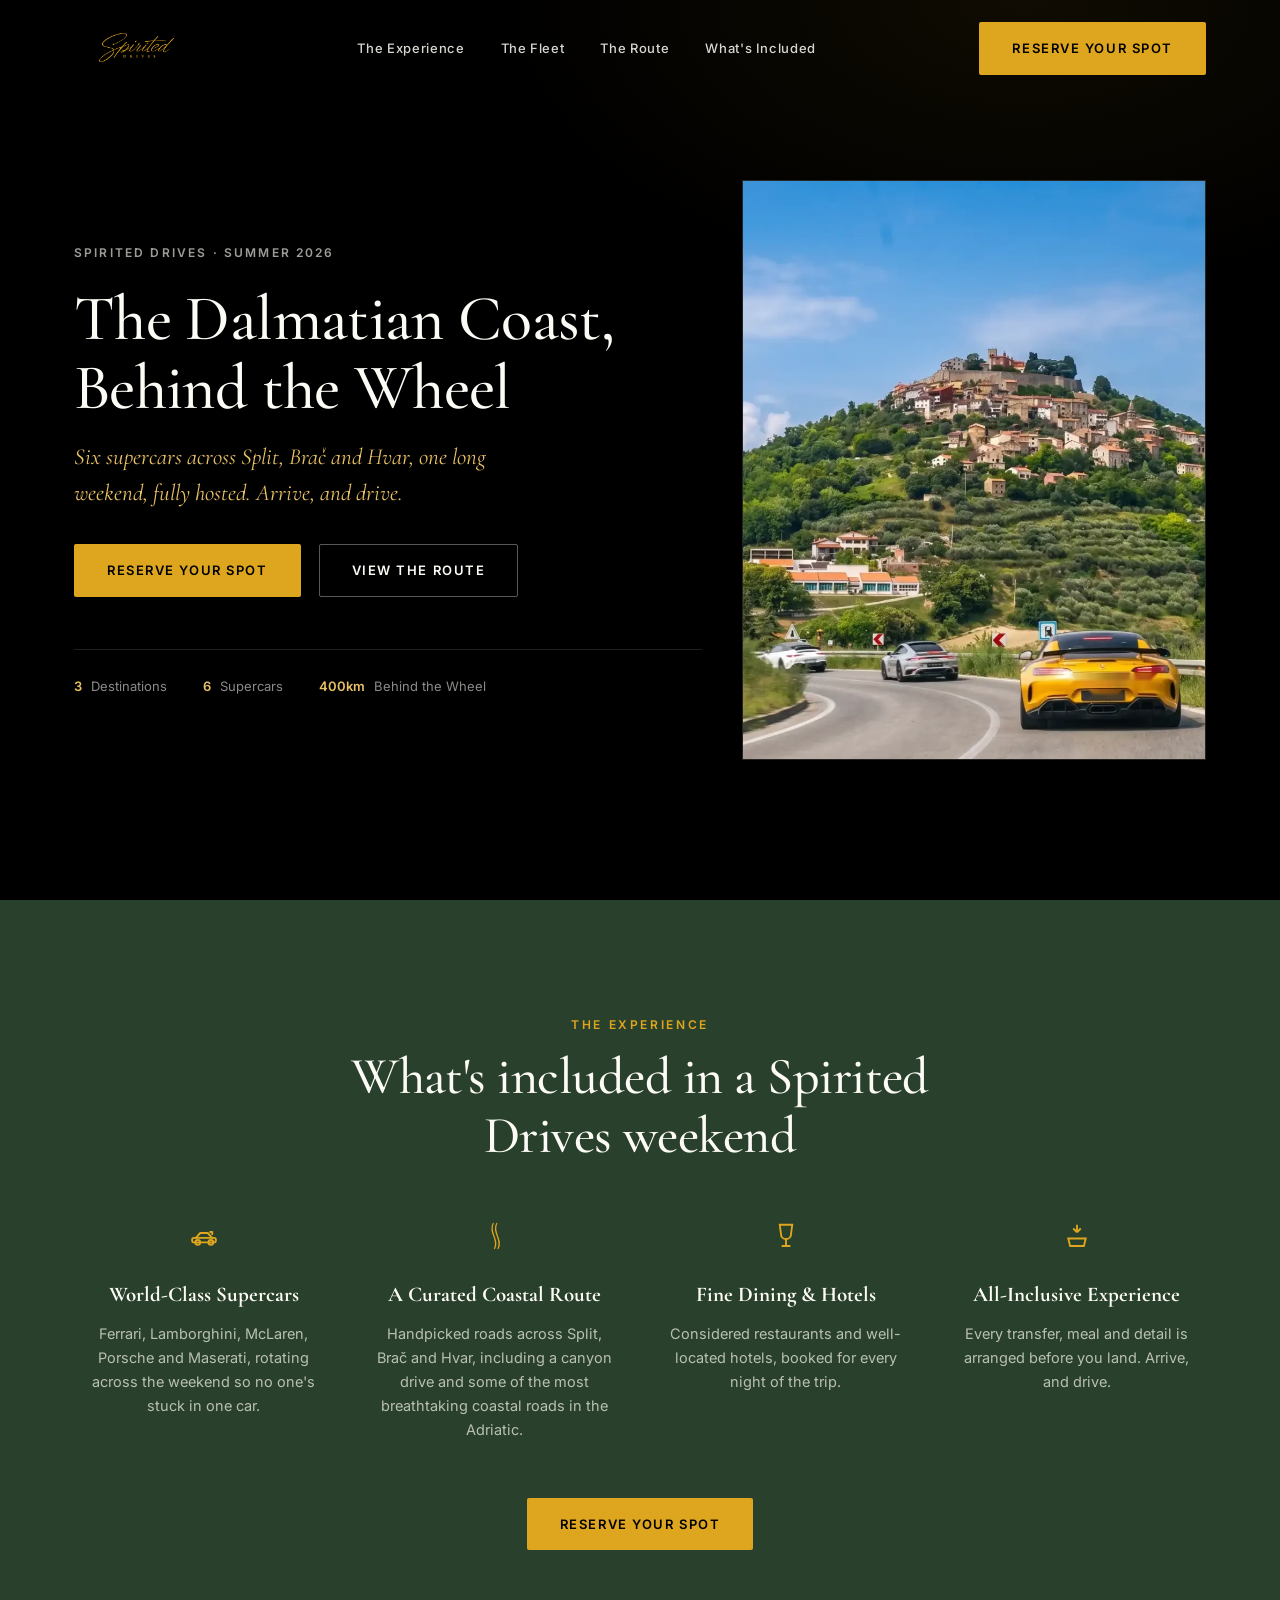
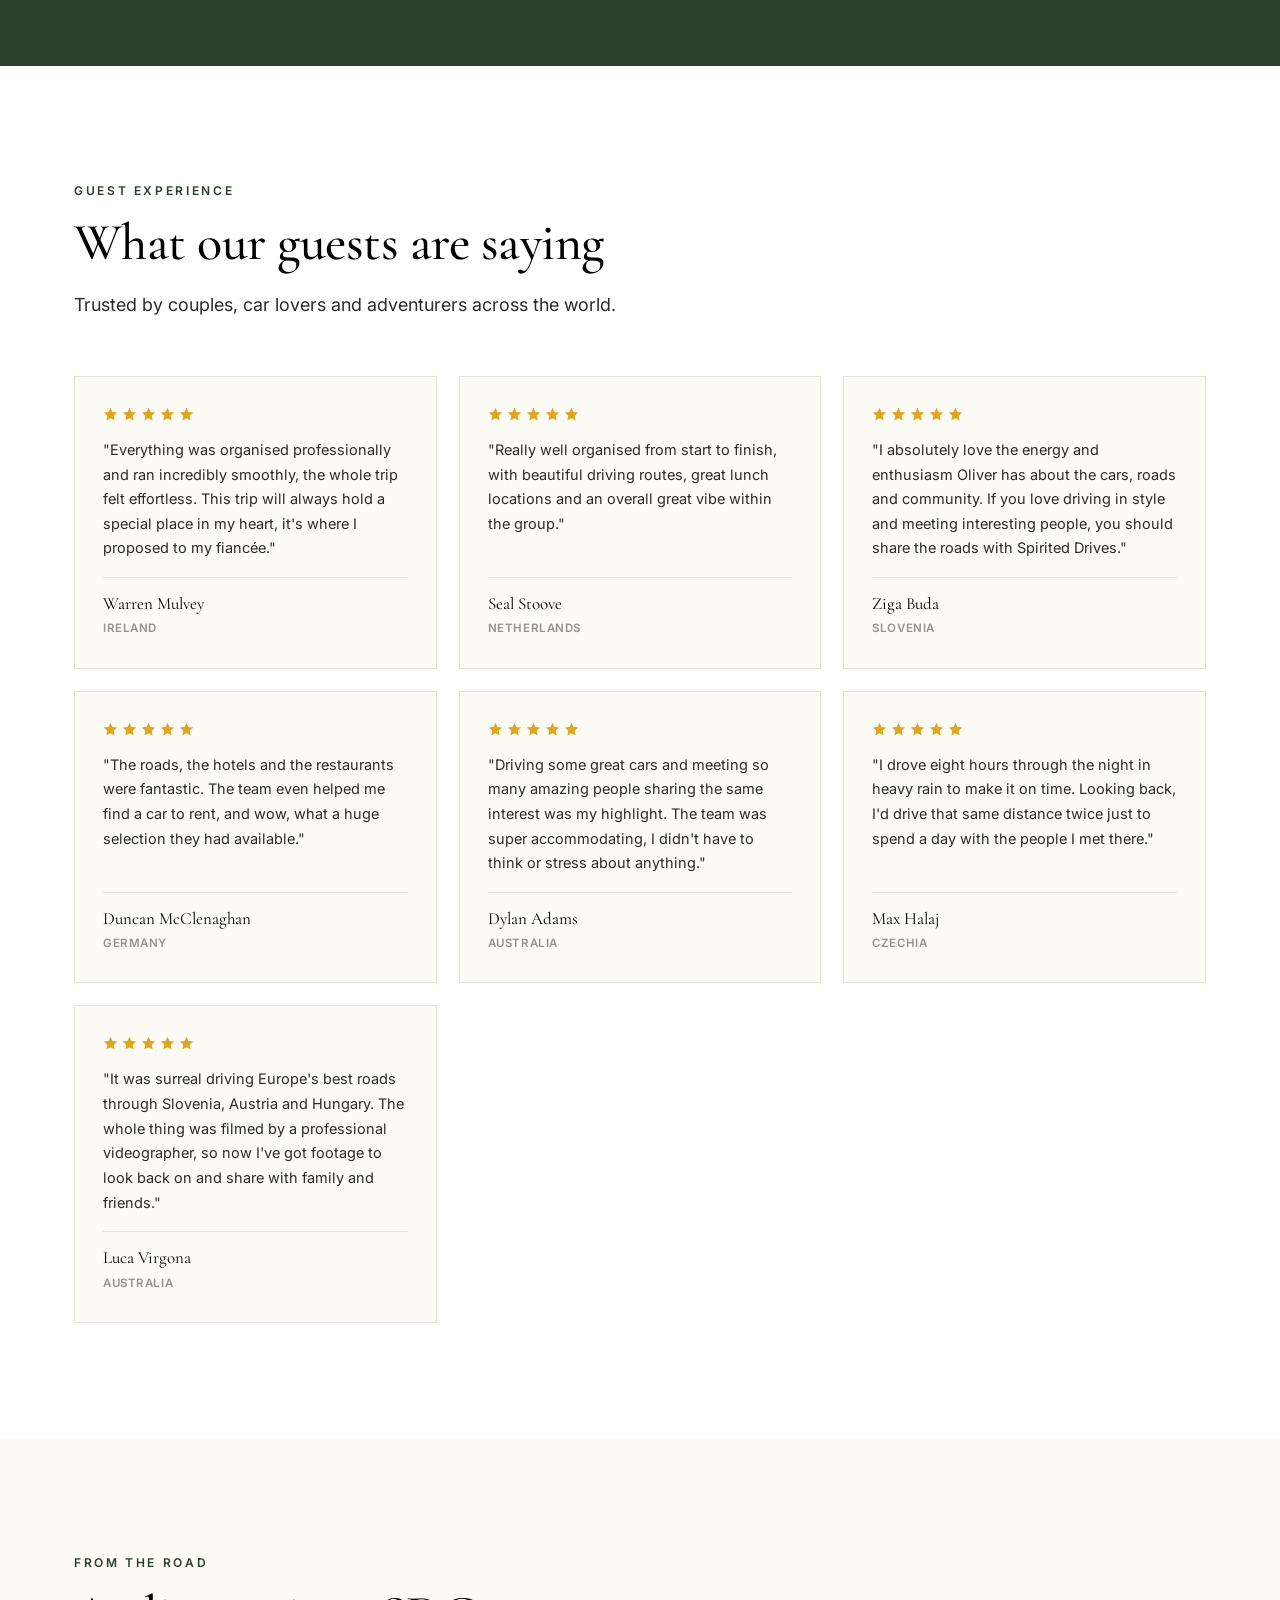
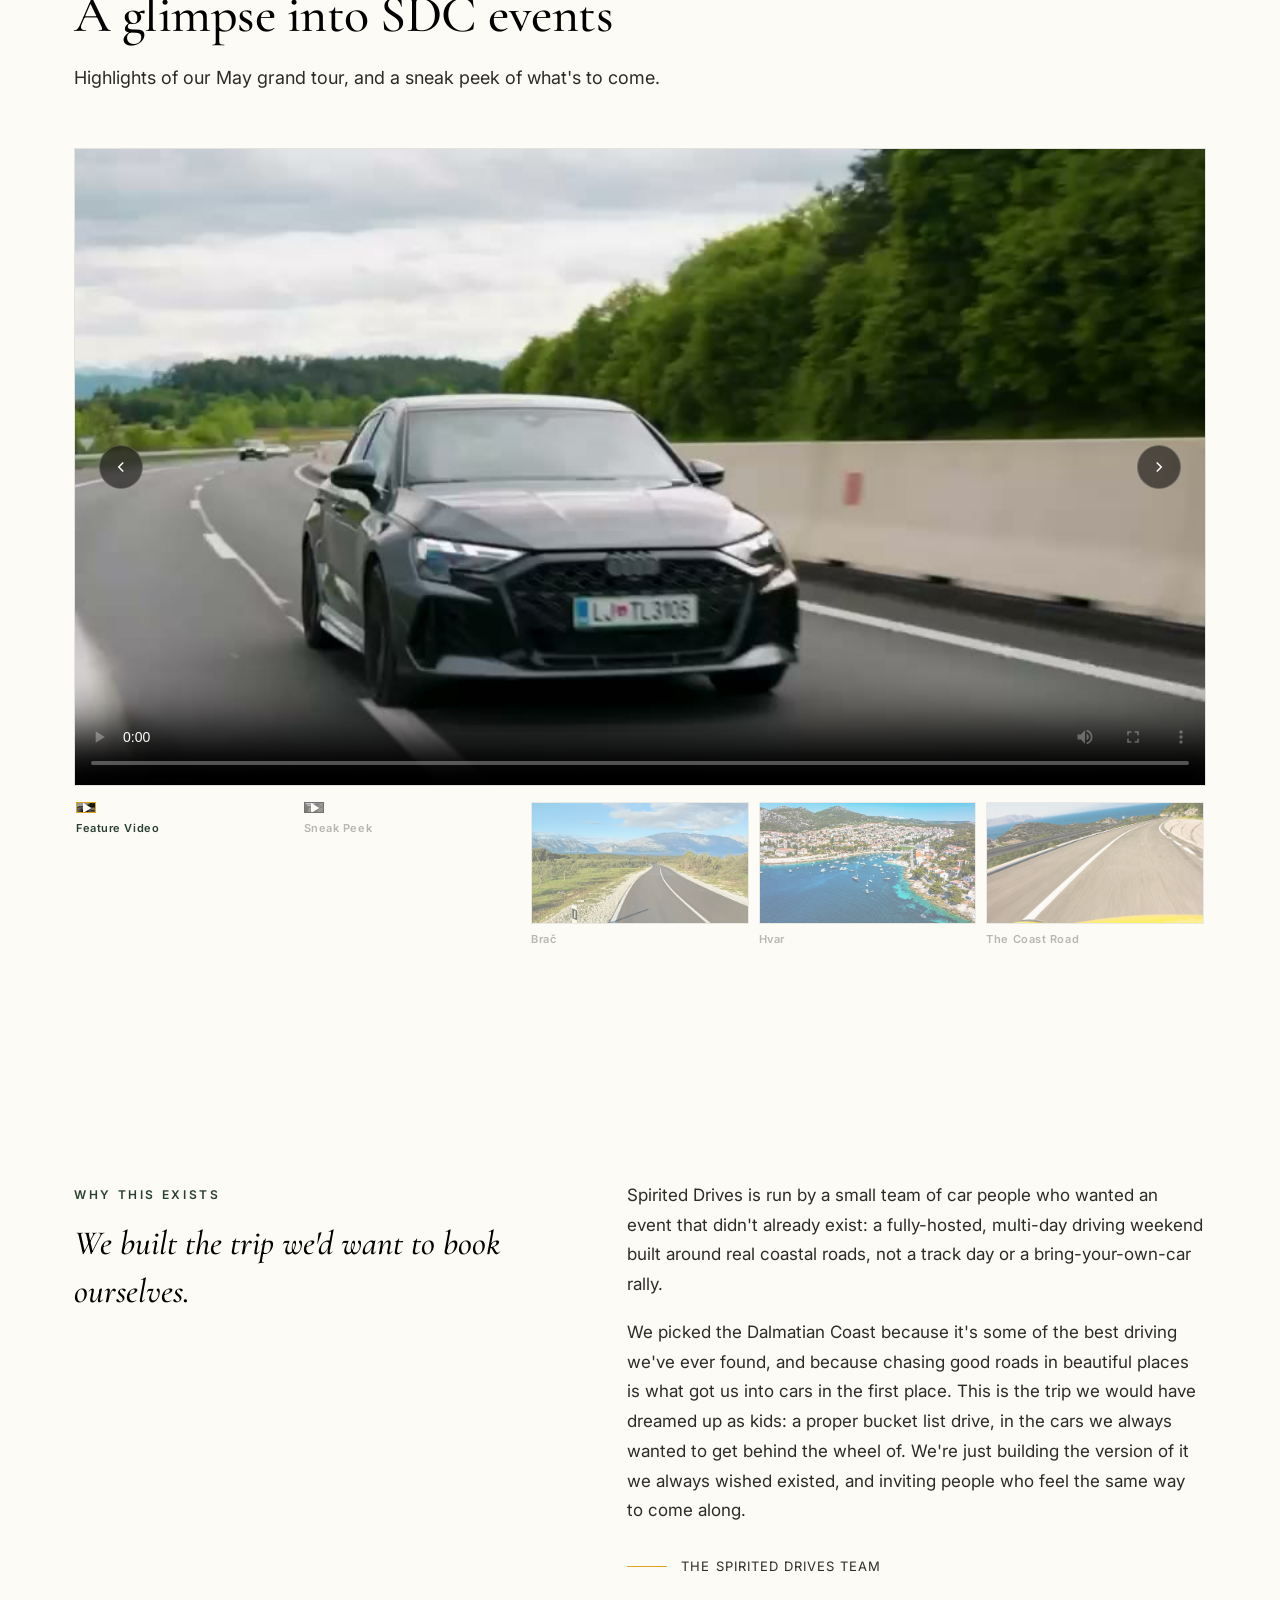
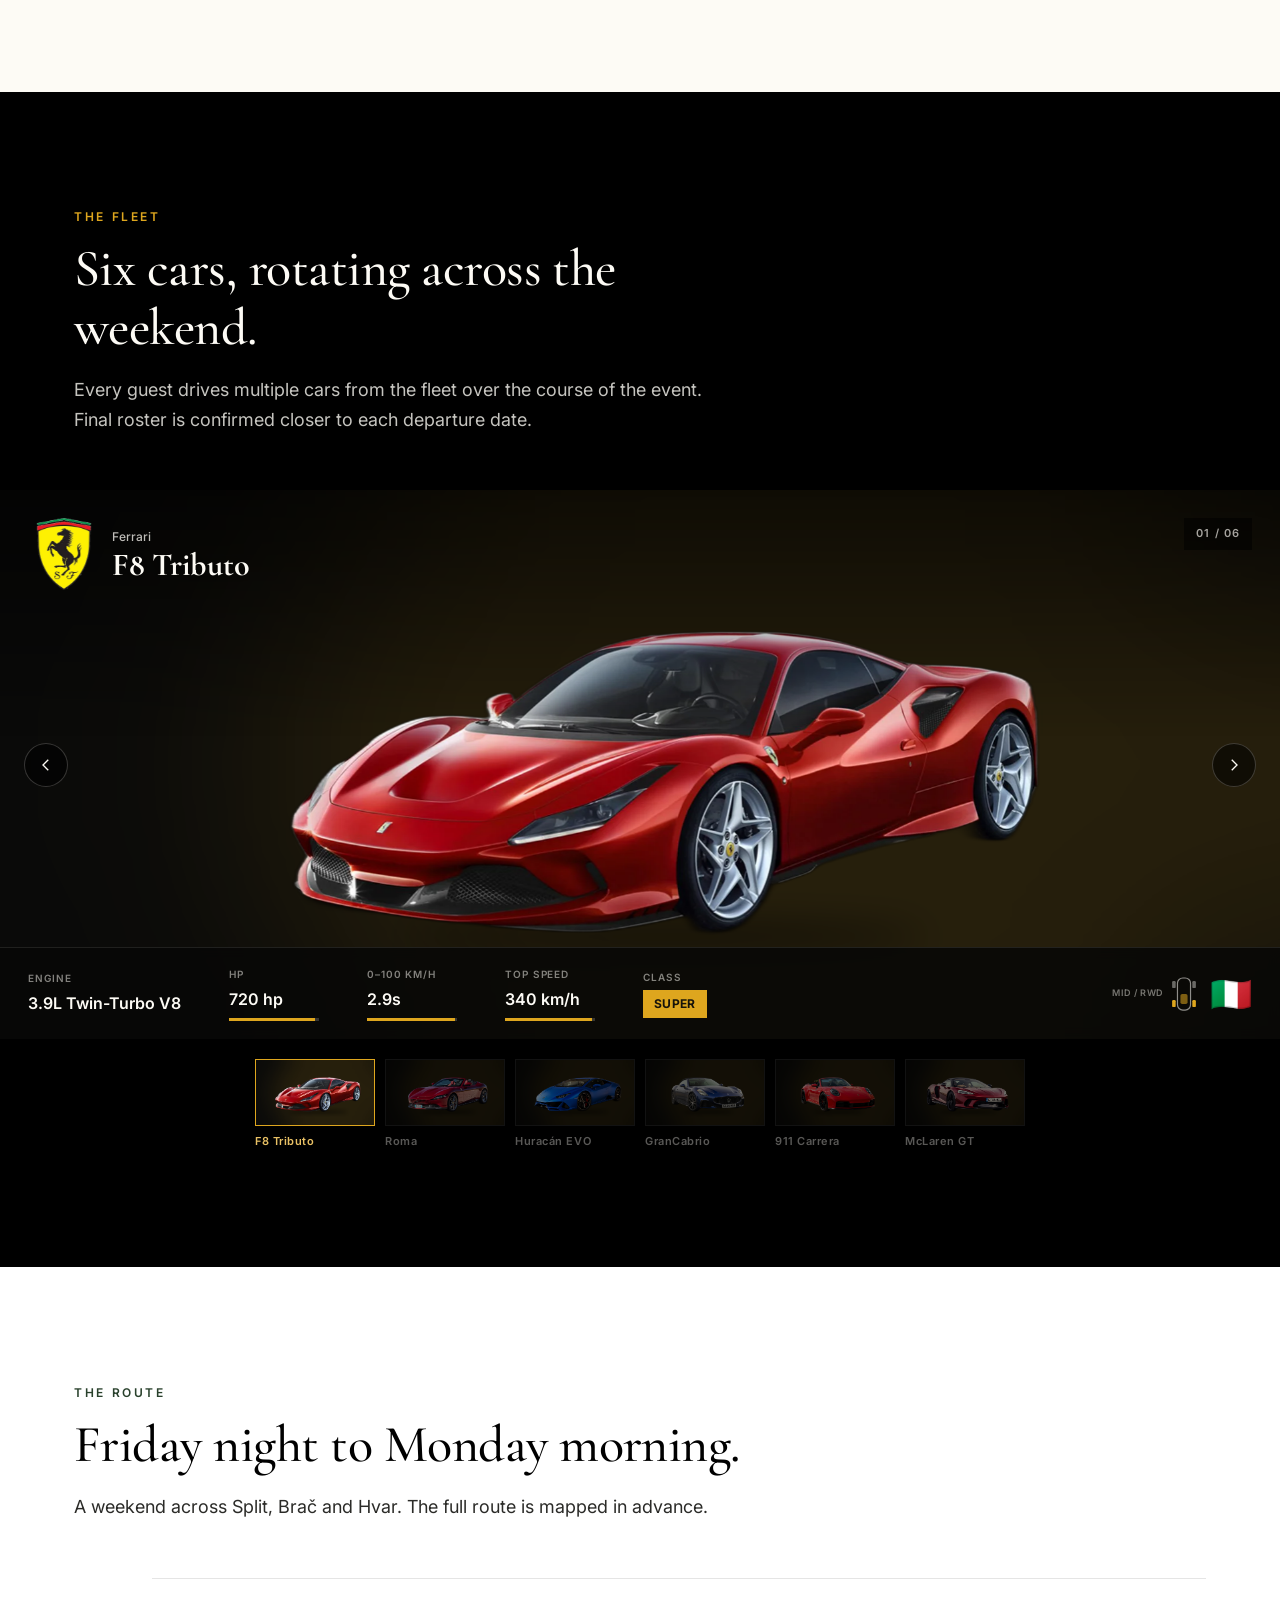
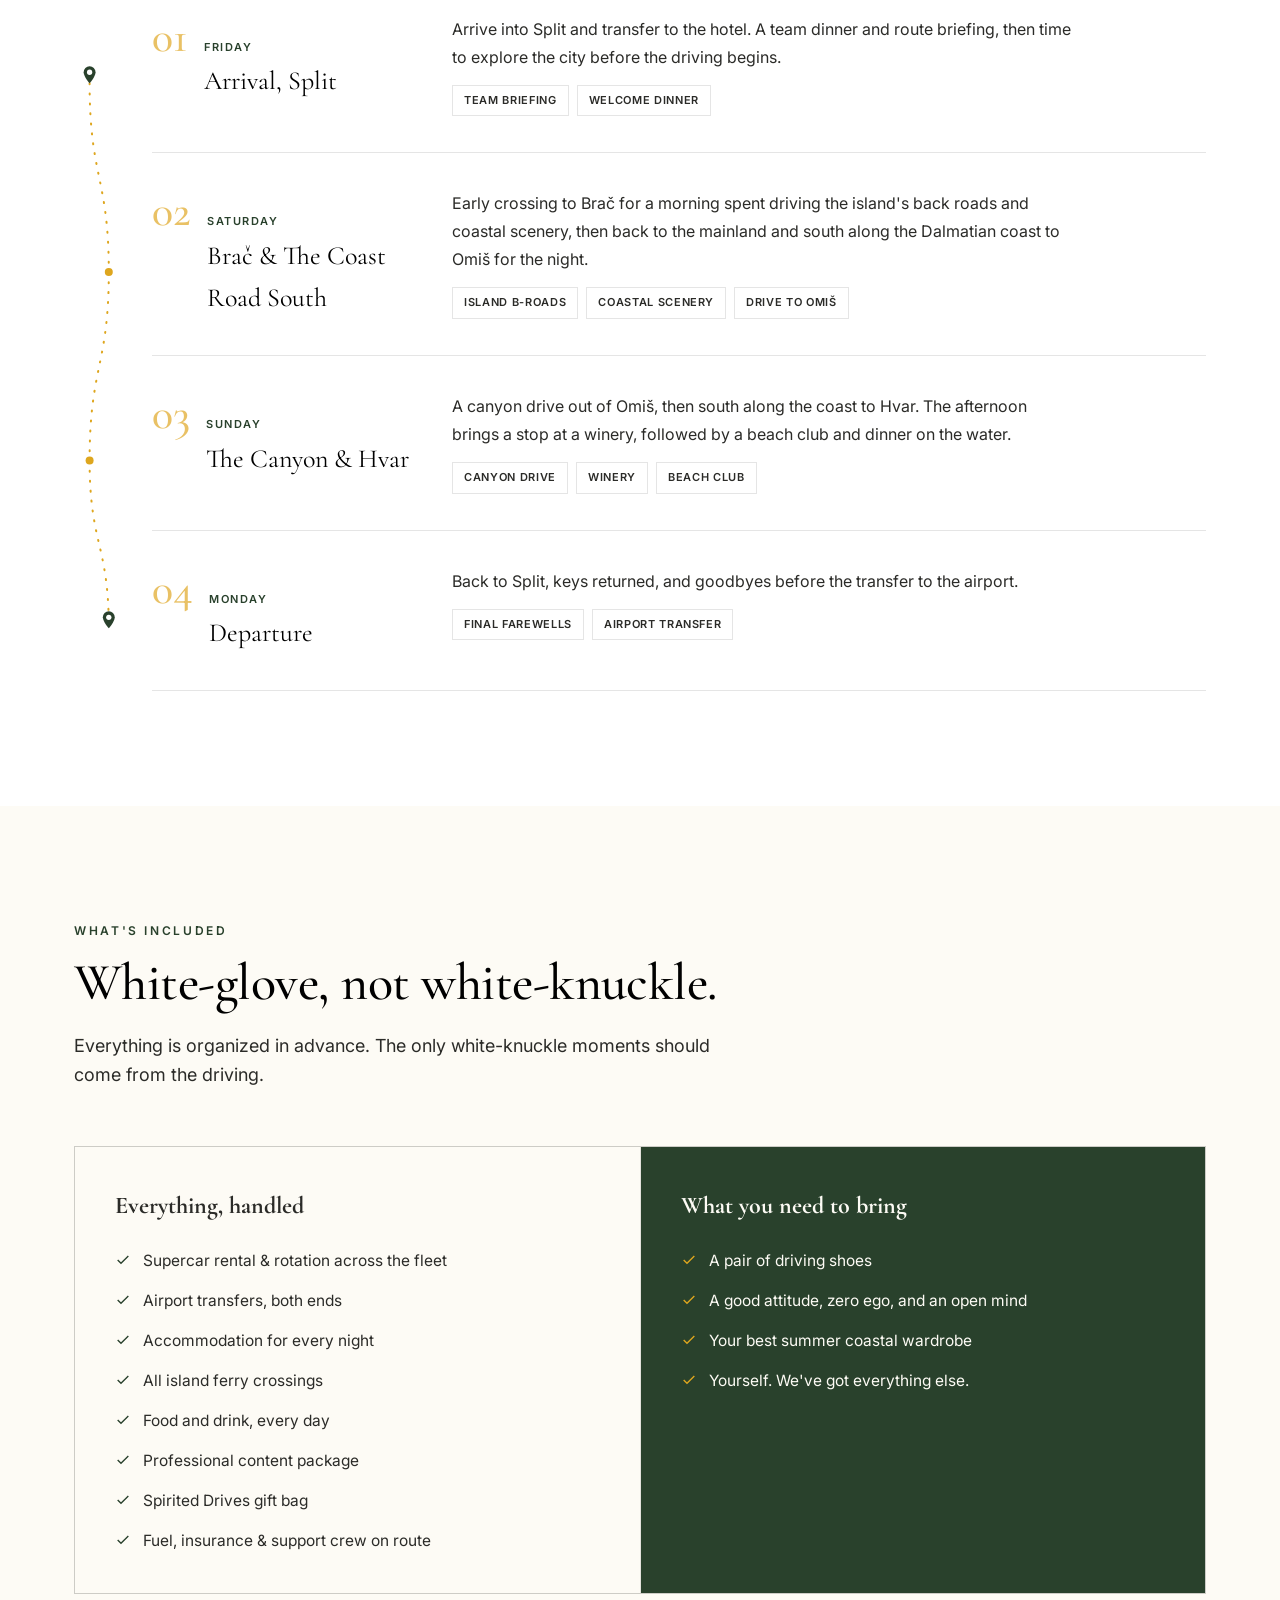
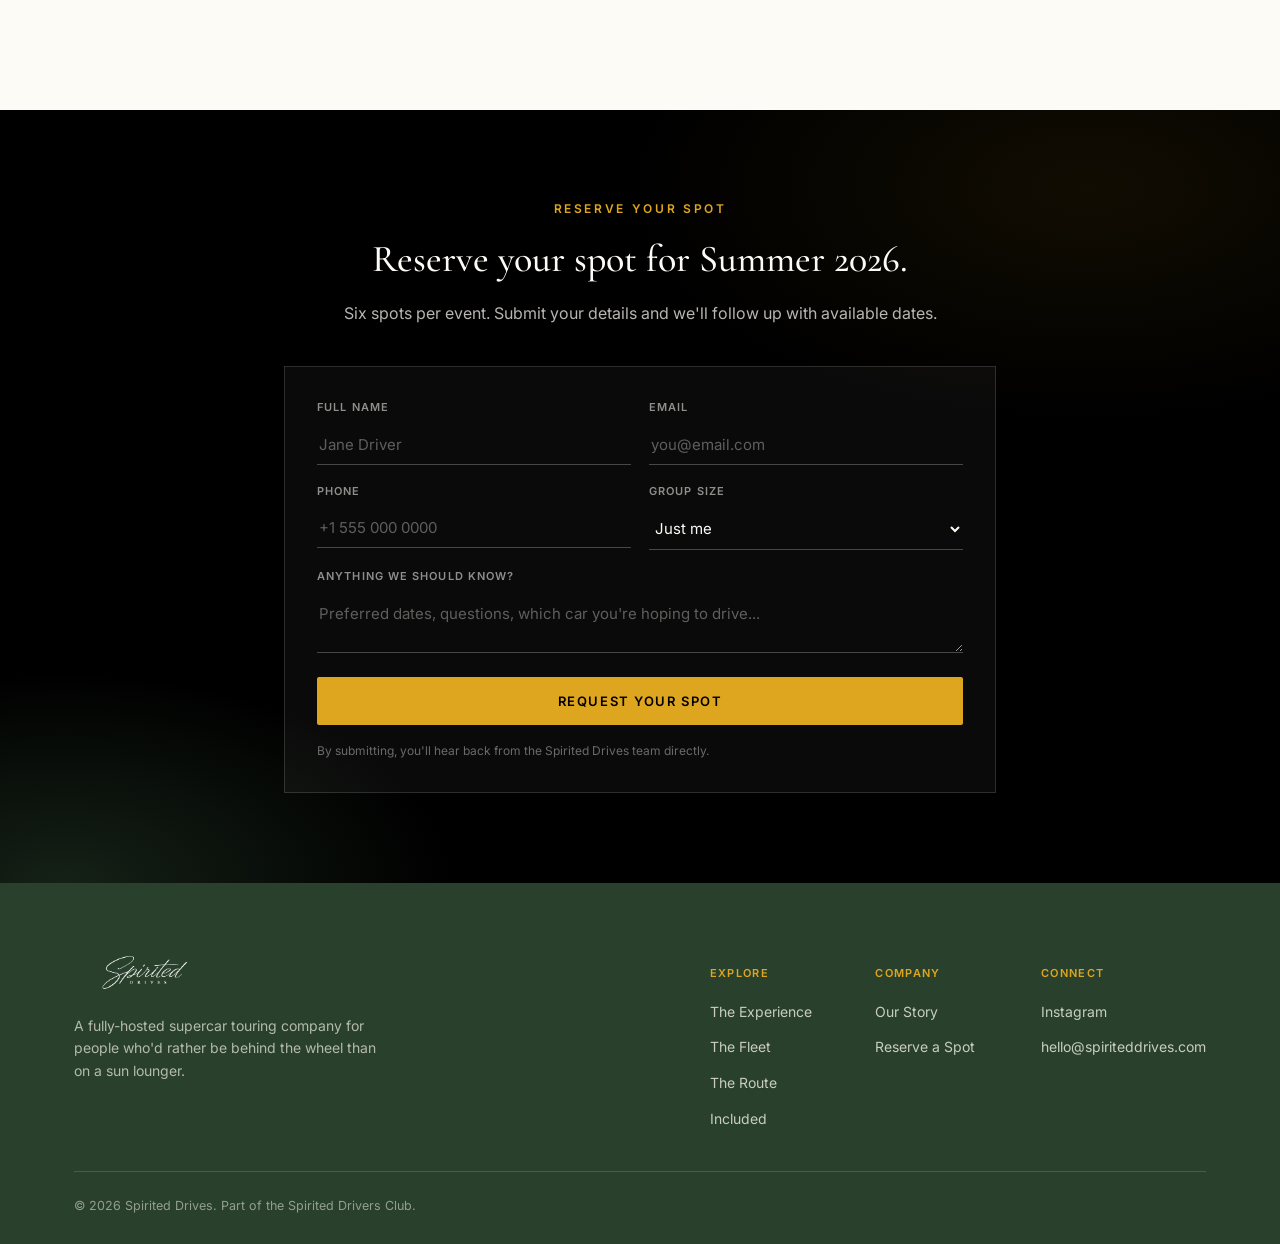
==== commit 8207f8cb: "Clean up hero and gallery photos, link footer Instagram icon - Remove the "AUTO SPORT ADRIA" bumper " ====
--- a/index.html
+++ b/index.html
@@ -752,7 +752,7 @@
         </div>
         <div class="footer__col">
           <h5>Connect</h5>
-          <ul><li><a href="#">Instagram</a></li><li><a href="mailto:hello@spiriteddrives.com">hello@spiriteddrives.com</a></li></ul>
+          <ul><li><a href="https://www.instagram.com/spiritedrives/" target="_blank" rel="noopener">Instagram</a></li><li><a href="mailto:hello@spiriteddrives.com">hello@spiriteddrives.com</a></li></ul>
         </div>
       </div>
     </div>
--- a/styles.css
+++ b/styles.css
@@ -333,6 +333,11 @@
   font-weight: 600;
   margin-right: 5px;
 }
+.hero__meta .hero__meta-full, .hero__meta .hero__meta-short {
+  color: inherit;
+  font-weight: 400;
+  margin-right: 0;
+}
 .hero__media {
   position: relative;
   aspect-ratio: 4 / 5;
@@ -733,7 +738,14 @@
   background: #0a0a09;
   overflow: hidden;
 }
-.garage-slide__media img { width: 100%; height: 100%; object-fit: cover; display: block; }
+.garage-slide__media img {
+  width: 100%;
+  height: 100%;
+  object-fit: cover;
+  display: block;
+  transform: translateZ(0);
+  backface-visibility: hidden;
+}
 
 .garage-slide__scrim-top {
   position: absolute;
@@ -812,9 +824,12 @@
 }
 .garage-slide__statbar::-webkit-scrollbar { display: none; }
 
-@media (max-width: 899px) {
+@media (max-width: 699px) {
   .garage-slide__media { aspect-ratio: 1 / 1; }
   .garage-slide__media img { object-fit: contain; }
+}
+
+@media (max-width: 899px) {
   .garage-slide__statbar {
     flex-wrap: wrap;
     row-gap: 10px;
@@ -878,7 +893,7 @@
 }
 
 .garage-slide__drivetrain {
-  display: none;
+  display: flex;
   align-items: center;
   gap: 8px;
   flex-shrink: 0;
@@ -900,14 +915,11 @@
   line-height: 1;
 }
 
-@media (min-width: 560px) {
-  .garage-slide__drivetrain { display: flex; }
-}
-
-@media (min-width: 900px) {
+@media (min-width: 700px) {
   .stat-col__bar { width: 90px; }
   .garage-slide__drivetrain svg { width: 24px; height: 38px; }
   .garage-slide__flag { font-size: 34px; }
+  .garage-slide__media { aspect-ratio: 16 / 9; }
 }
 
 @media (min-width: 900px) {
@@ -1014,6 +1026,15 @@
 .inclusions__col li svg { flex-shrink: 0; margin-top: 3px; width: 16px; height: 16px; }
 .inclusions__col:not(.inclusions__col--dark) li svg { color: var(--green); }
 .inclusions__col--dark li svg { color: var(--gold); }
+
+@media (max-width: 849px) {
+  .inclusions__col {
+    min-height: 500px;
+    display: flex;
+    flex-direction: column;
+    justify-content: center;
+  }
+}
 
 @media (min-width: 850px) {
   .inclusions__grid { grid-template-columns: 1fr 1fr; }
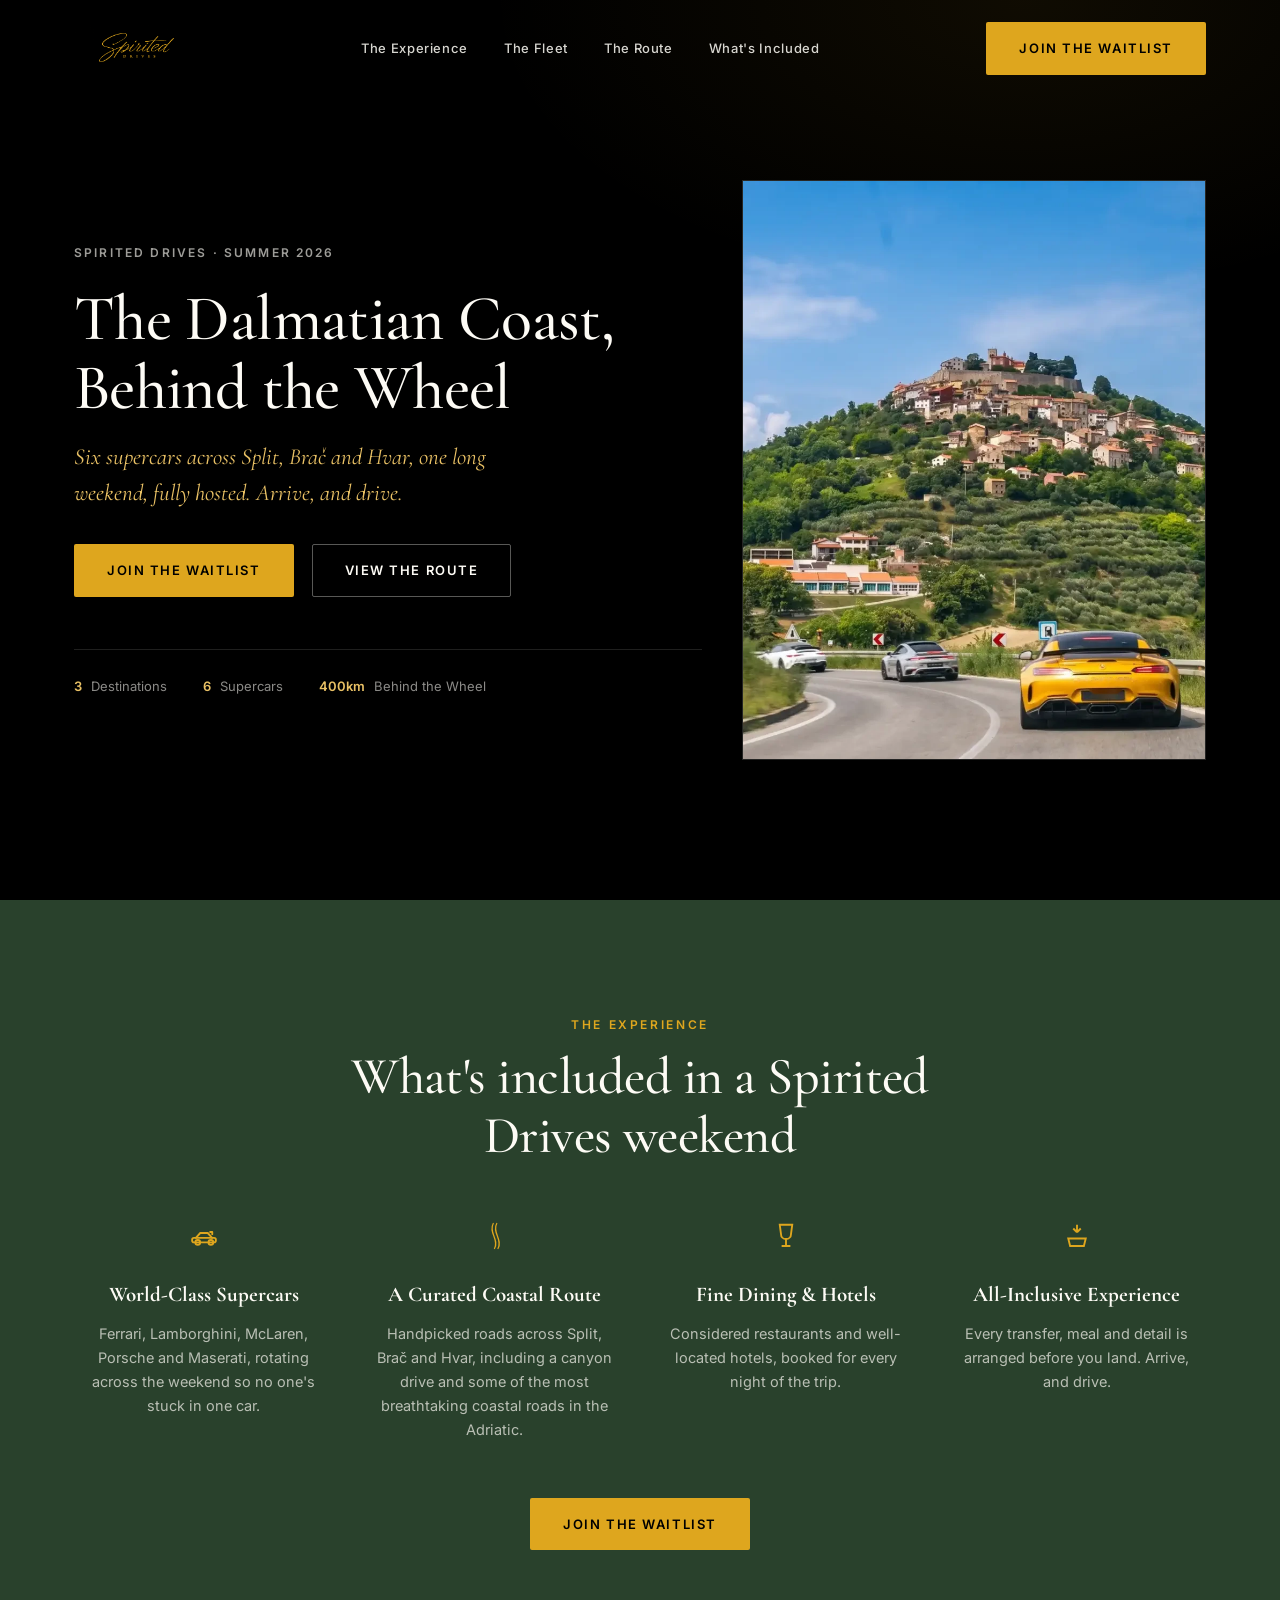
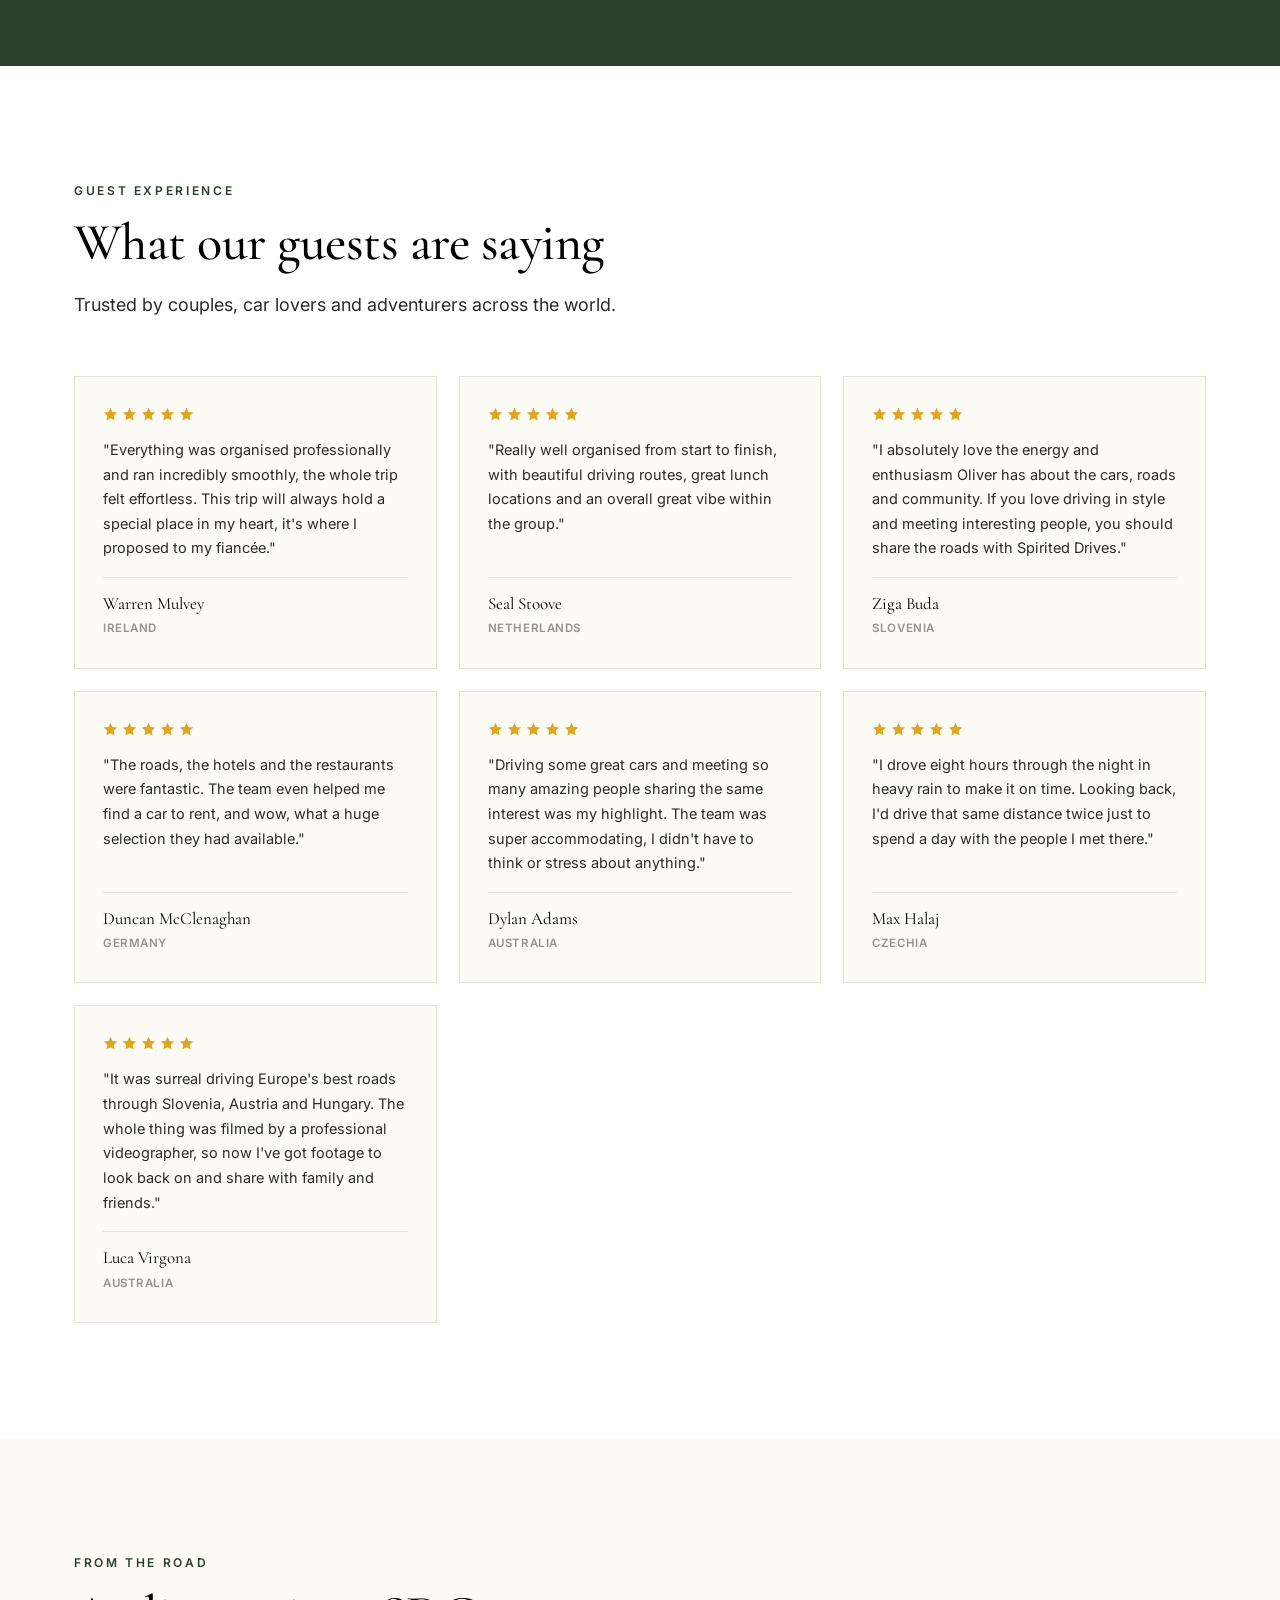
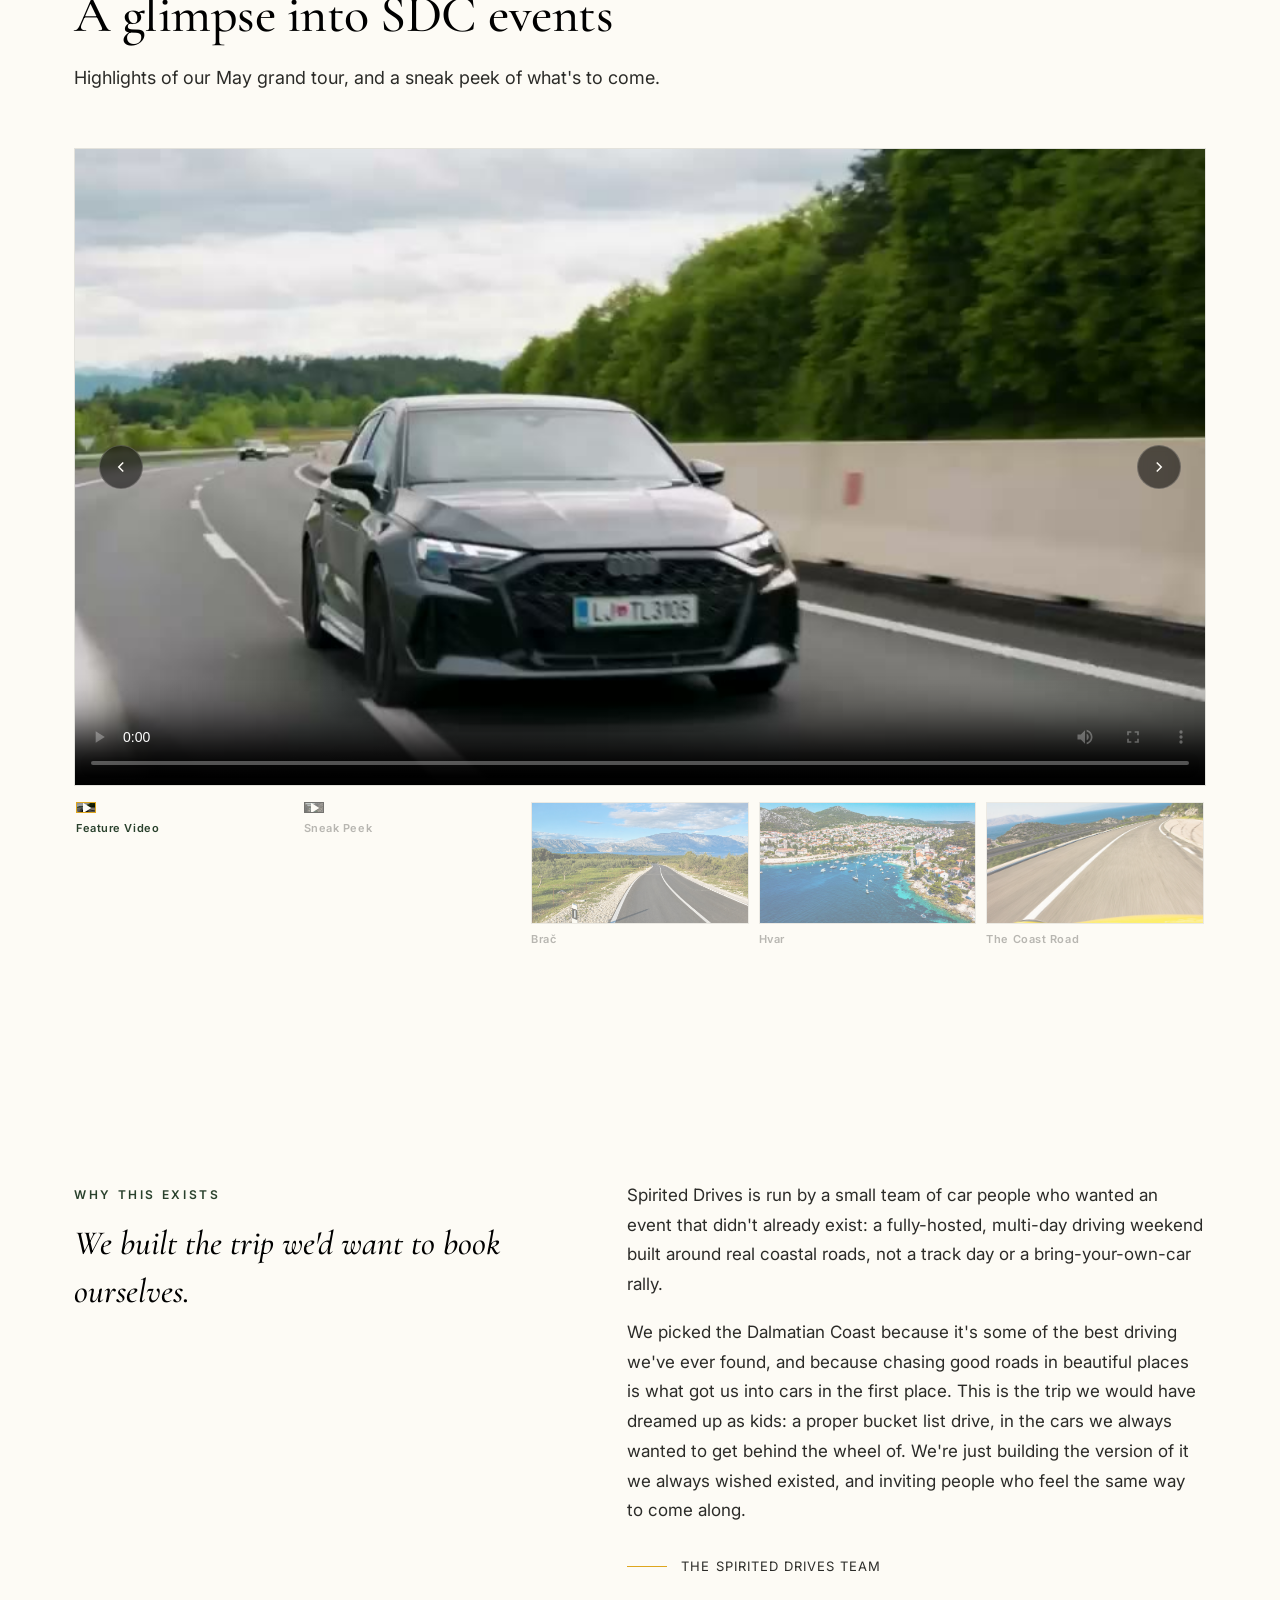
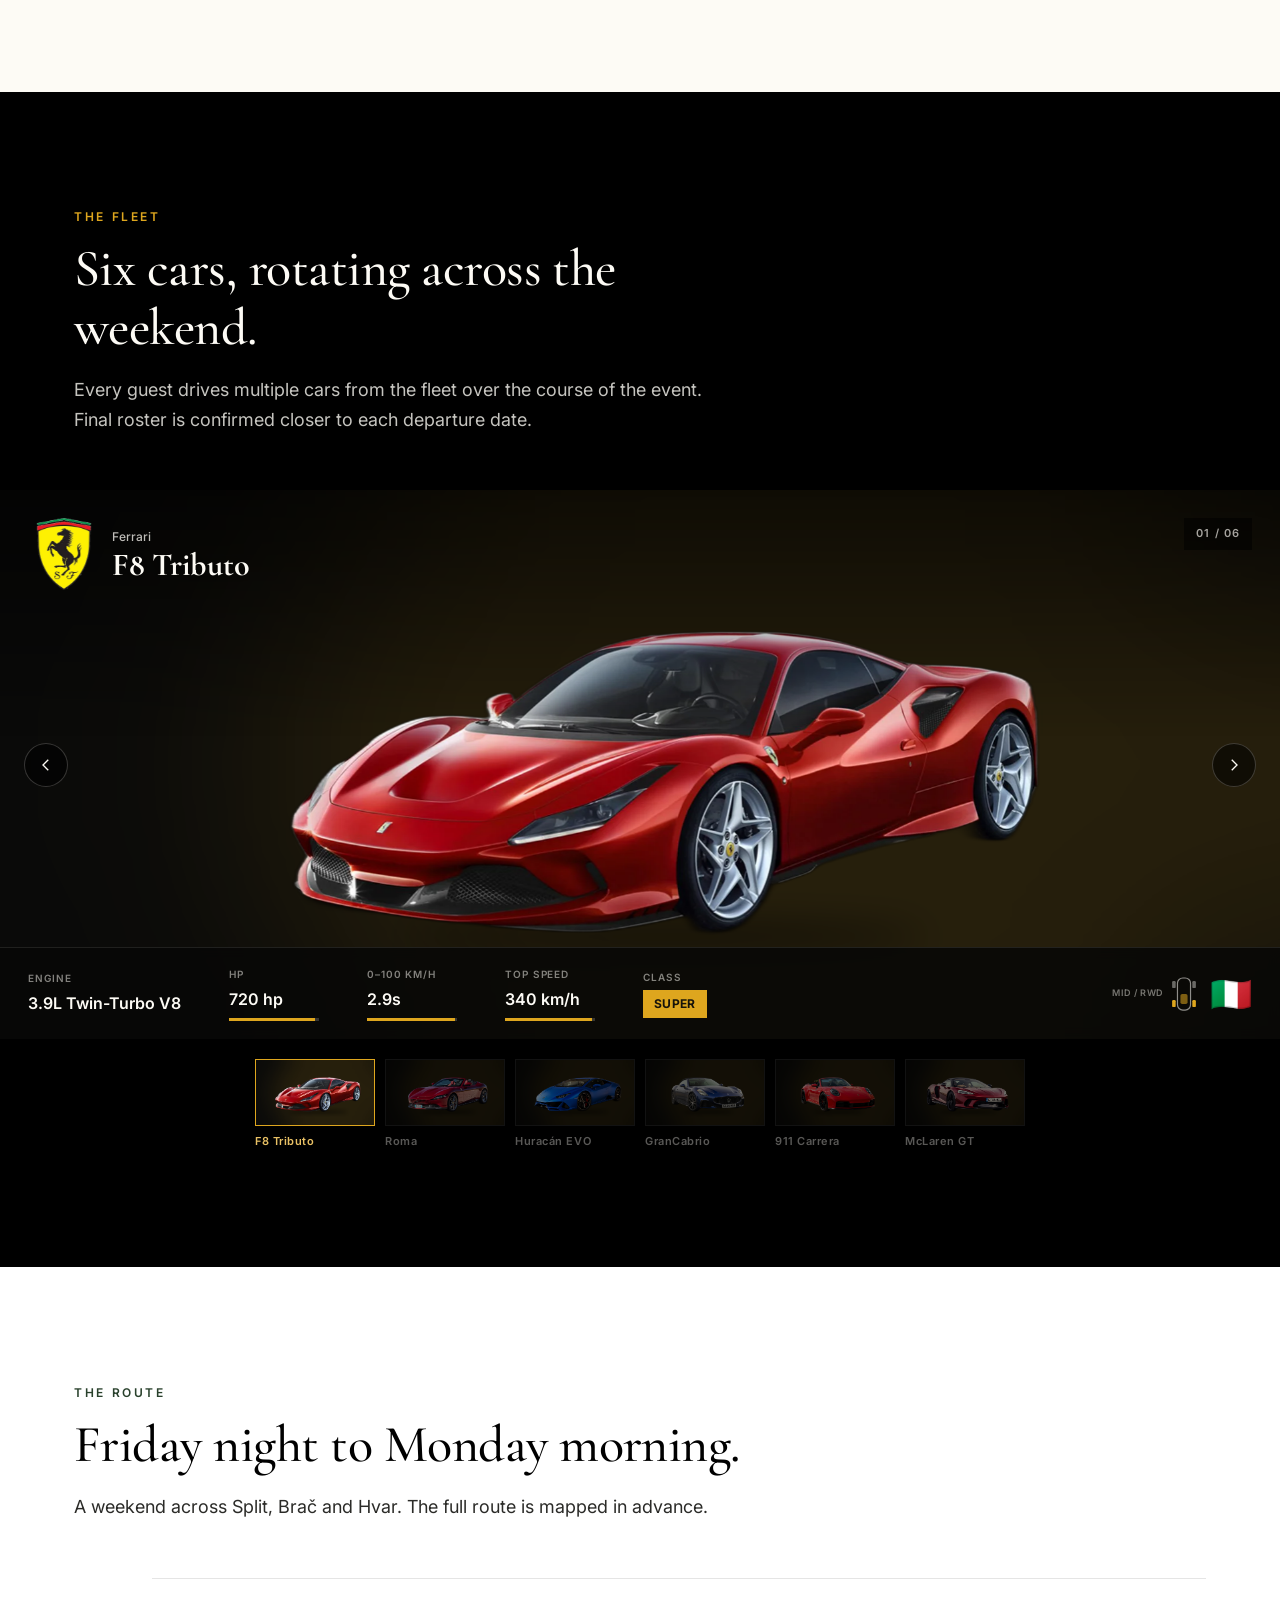
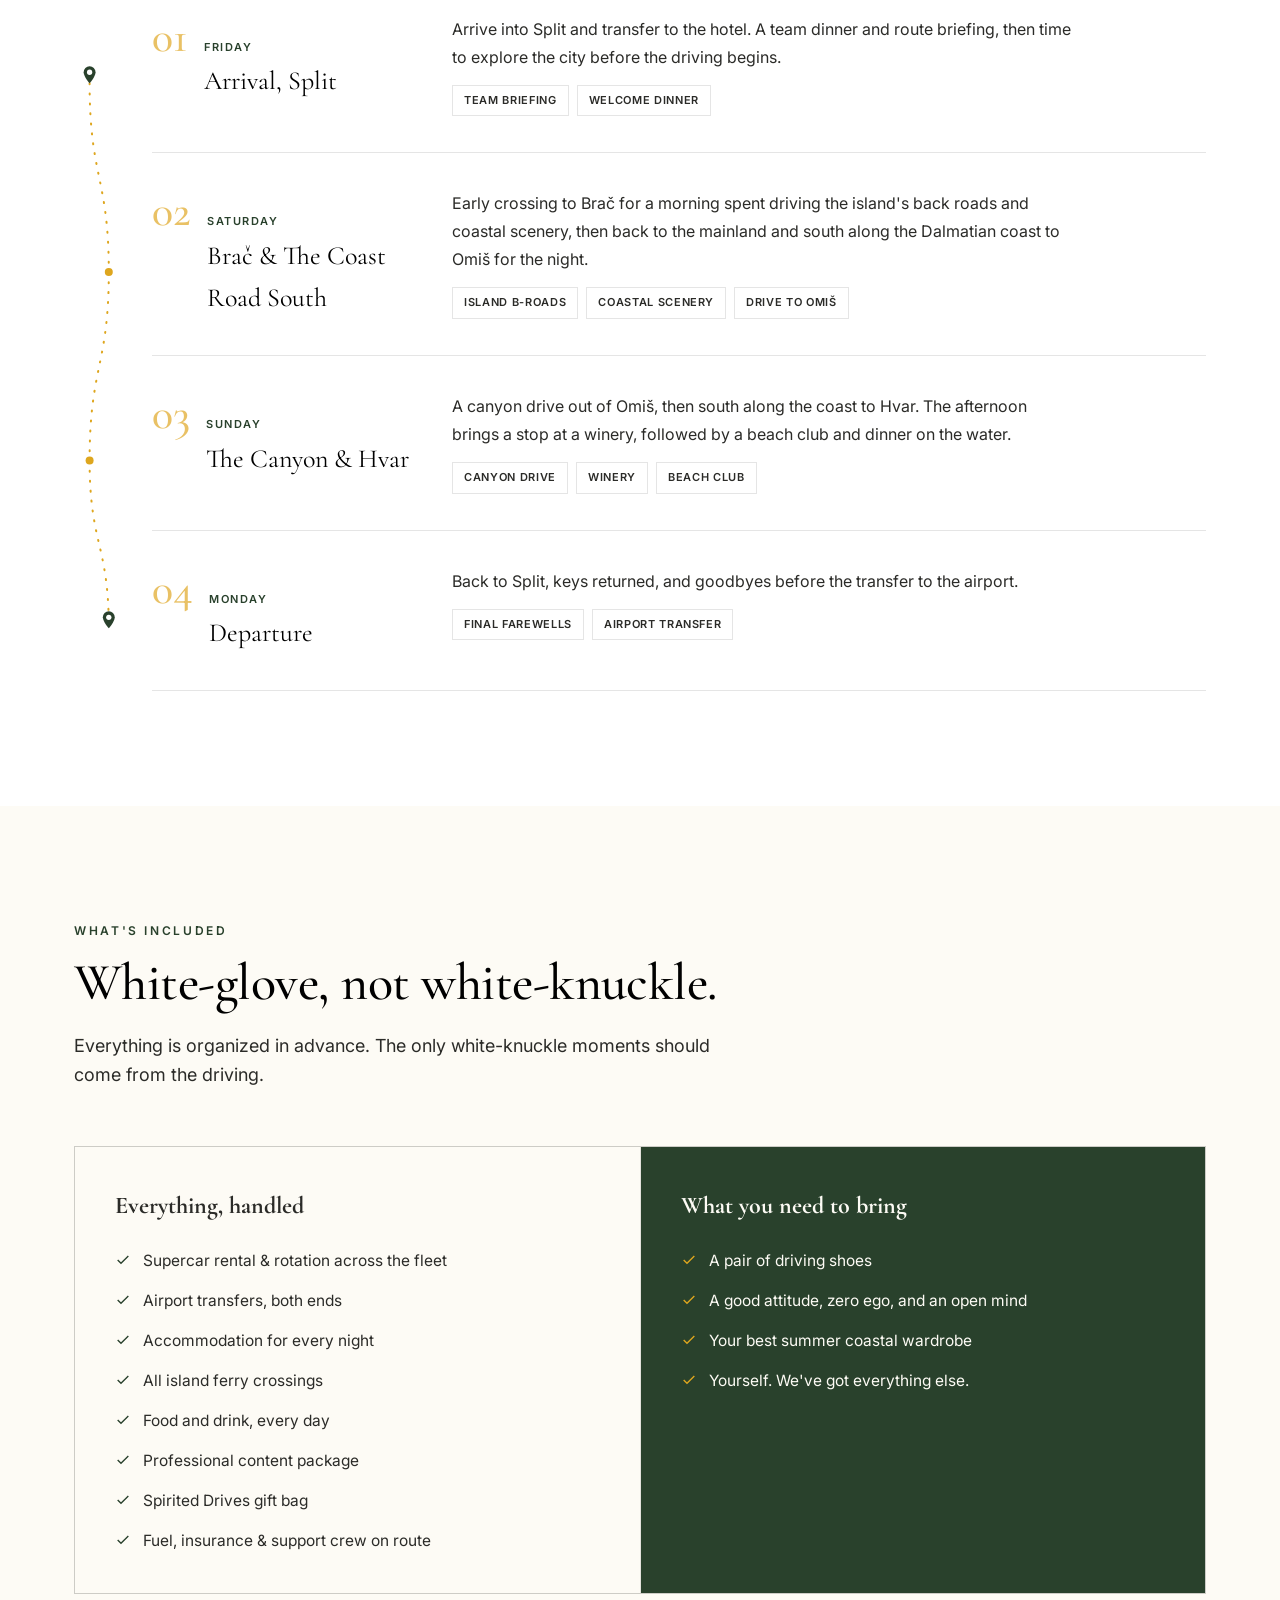
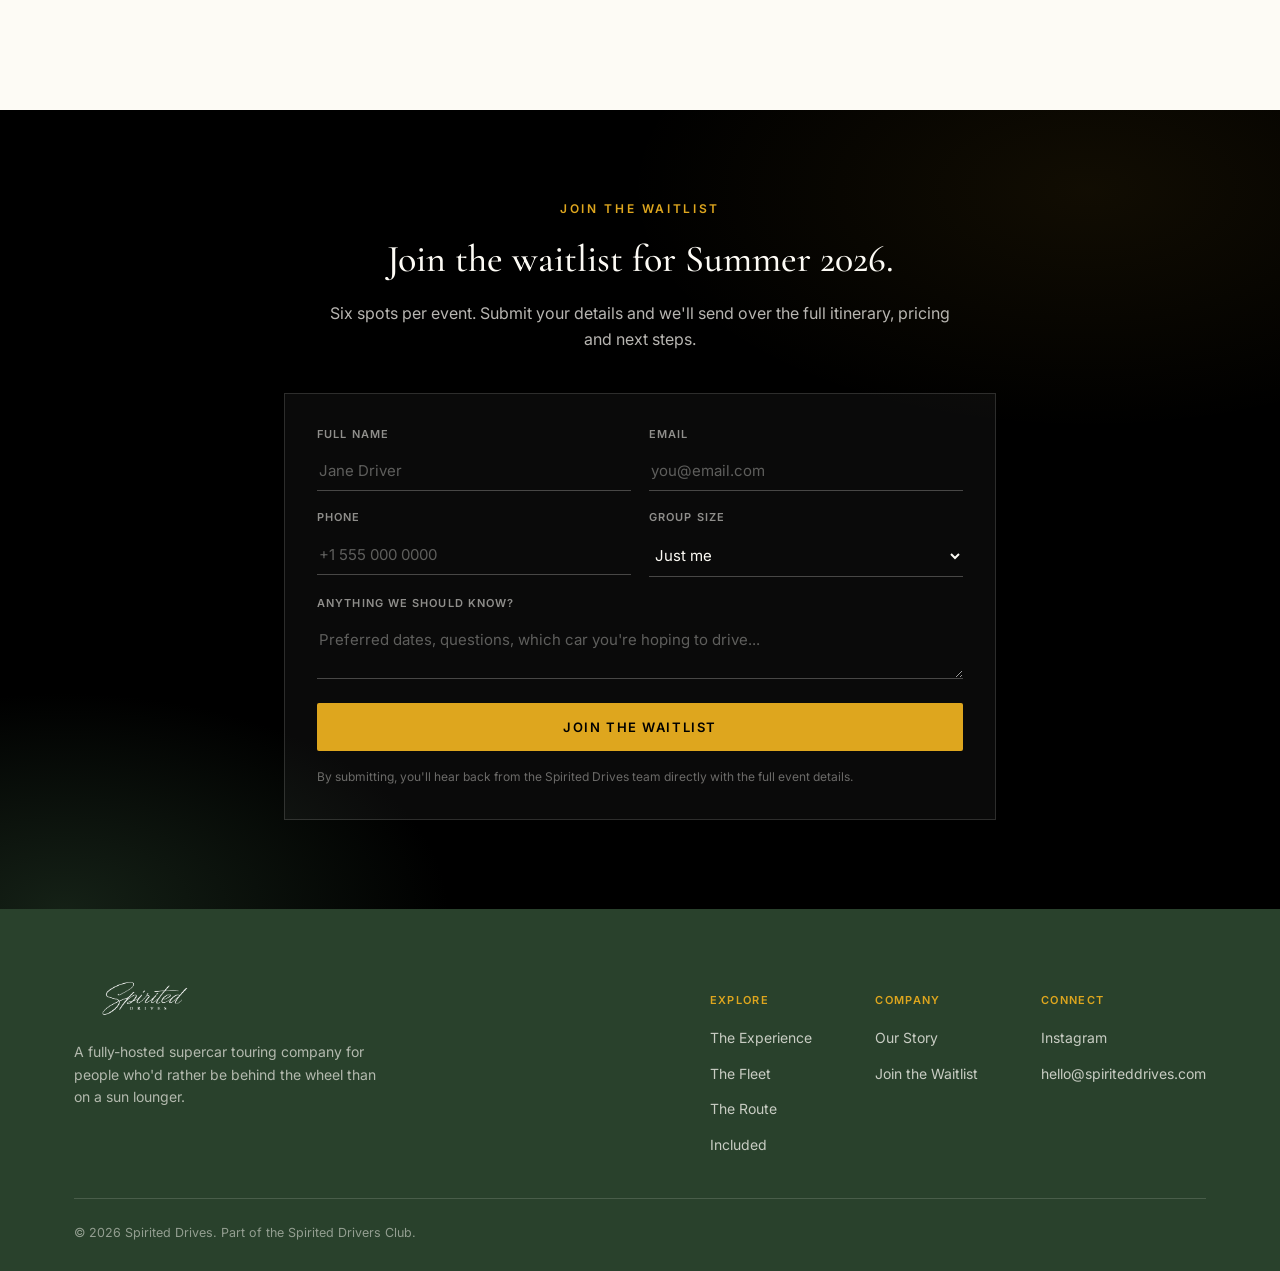
==== commit 16098936: "Add event details/package landing page, retitle CTAs around waitlist framing Adds a secondary landin" ====
--- a/index.html
+++ b/index.html
@@ -20,7 +20,7 @@
       <a href="#route">The Route</a>
       <a href="#included">What's Included</a>
     </nav>
-    <a href="#book" class="btn btn-gold nav__cta">Reserve Your Spot</a>
+    <a href="#book" class="btn btn-gold nav__cta">Join the Waitlist</a>
     <button class="nav__toggle" id="navToggle" aria-label="Open menu">
       <svg viewBox="0 0 24 24" fill="none" stroke="currentColor" stroke-width="1.5"><path d="M3 6h18M3 12h18M3 18h18"/></svg>
     </button>
@@ -32,7 +32,7 @@
   <a href="#fleet">The Fleet</a>
   <a href="#route">The Route</a>
   <a href="#included">What's Included</a>
-  <a href="#book" class="btn btn-gold">Reserve Your Spot</a>
+  <a href="#book" class="btn btn-gold">Join the Waitlist</a>
 </div>
 
 <!-- ============ HERO ============ -->
@@ -43,7 +43,7 @@
       <h1>The Dalmatian Coast, Behind the Wheel</h1>
       <p class="hero__lede">Six supercars across Split, Brač and Hvar, one long weekend, fully hosted. Arrive, and drive.</p>
       <div class="hero__actions">
-        <a href="#book" class="btn btn-gold">Reserve Your Spot</a>
+        <a href="#book" class="btn btn-gold">Join the Waitlist</a>
         <a href="#route" class="btn btn-ghost-dark">View the Route</a>
       </div>
       <ul class="hero__meta">
@@ -90,7 +90,7 @@
     </div>
 
     <div class="experience__cta reveal">
-      <a href="#book" class="btn btn-gold">Reserve Your Spot</a>
+      <a href="#book" class="btn btn-gold">Join the Waitlist</a>
     </div>
   </div>
 </section>
@@ -697,9 +697,9 @@
 <section class="book" id="book">
   <div class="container book__center">
     <div class="book__head">
-      <span class="eyebrow">Reserve Your Spot</span>
-      <h2 class="book__title">Reserve your spot for Summer 2026.</h2>
-      <p class="book__sub">Six spots per event. Submit your details and we'll follow up with available dates.</p>
+      <span class="eyebrow">Join the Waitlist</span>
+      <h2 class="book__title">Join the waitlist for Summer 2026.</h2>
+      <p class="book__sub">Six spots per event. Submit your details and we'll send over the full itinerary, pricing and next steps.</p>
     </div>
 
     <div class="book__form">
@@ -721,13 +721,13 @@
           </div>
         </div>
         <div class="field"><label for="fmsg">Anything we should know?</label><textarea id="fmsg" rows="2" placeholder="Preferred dates, questions, which car you're hoping to drive..."></textarea></div>
-        <button type="submit" class="btn btn-gold">Request Your Spot</button>
-        <p class="fineprint">By submitting, you'll hear back from the Spirited Drives team directly.</p>
+        <button type="submit" class="btn btn-gold">Join the Waitlist</button>
+        <p class="fineprint">By submitting, you'll hear back from the Spirited Drives team directly with the full event details.</p>
       </form>
       <div class="book__success" id="bookSuccess">
         <svg viewBox="0 0 24 24" fill="none" stroke="currentColor" stroke-width="1.8"><path d="M4 12l5 5L20 6"/></svg>
         <h4>Request received.</h4>
-        <p>We'll be in touch shortly with available dates.</p>
+        <p>We'll be in touch shortly with the full event details and next steps.</p>
       </div>
     </div>
   </div>
@@ -748,7 +748,7 @@
         </div>
         <div class="footer__col">
           <h5>Company</h5>
-          <ul><li><a href="#story">Our Story</a></li><li><a href="#book">Reserve a Spot</a></li></ul>
+          <ul><li><a href="#story">Our Story</a></li><li><a href="#book">Join the Waitlist</a></li></ul>
         </div>
         <div class="footer__col">
           <h5>Connect</h5>
--- a/styles.css
+++ b/styles.css
@@ -1183,6 +1183,87 @@
 }
 
 /* ==========================================================================
+   Hero — compact (secondary pages)
+   ========================================================================== */
+.hero--compact { min-height: auto; padding-top: 152px; padding-bottom: 72px; }
+.hero--compact .hero__grid { grid-template-columns: 1fr; text-align: center; }
+.hero--compact .hero__lede { margin-left: auto; margin-right: auto; }
+.hero--compact .hero__actions { justify-content: center; }
+.hero--compact .hero__meta { justify-content: center; }
+@media (min-width: 900px) {
+  .hero--compact .hero__grid { grid-template-columns: 1fr; }
+}
+
+/* ==========================================================================
+   Pricing
+   ========================================================================== */
+.pricing { padding: var(--section-pad) 0; background: var(--white); }
+.pricing__card {
+  max-width: 560px;
+  margin: 0 auto;
+  background: var(--ink);
+  color: var(--cream);
+  border: 1px solid var(--line-on-dark);
+  padding: clamp(32px, 5vw, 48px) clamp(24px, 5vw, 40px);
+  text-align: center;
+}
+.pricing__name { margin-top: 10px; font-family: var(--font-serif); font-size: 26px; color: var(--cream); }
+.pricing__price {
+  margin-top: 24px;
+  display: flex;
+  align-items: baseline;
+  justify-content: center;
+  gap: 10px;
+  flex-wrap: wrap;
+}
+.pricing__amount { font-family: var(--font-serif); font-size: clamp(26px, 4vw, 38px); color: var(--gold-soft); }
+.pricing__unit { font-size: 13px; letter-spacing: 0.08em; text-transform: uppercase; color: rgba(253,251,245,0.55); }
+.pricing__sub { margin-top: 14px; font-size: 15px; color: rgba(253,251,245,0.72); line-height: 1.6; }
+.pricing__divider { margin: 32px auto; width: 40px; height: 1px; background: var(--gold); }
+.pricing__list { display: flex; flex-direction: column; gap: 14px; text-align: left; }
+.pricing__list li { display: flex; align-items: flex-start; gap: 12px; font-size: 15px; line-height: 1.55; }
+.pricing__list li svg { flex-shrink: 0; margin-top: 3px; width: 16px; height: 16px; color: var(--gold); }
+.pricing__note { margin-top: 28px; font-size: 13px; color: rgba(253,251,245,0.55); line-height: 1.6; }
+.pricing__card .btn { margin-top: 28px; width: 100%; }
+
+/* ==========================================================================
+   FAQ
+   ========================================================================== */
+.faq { padding: var(--section-pad) 0; background: var(--cream); }
+.faq__list { max-width: 820px; }
+.faq__item { border-top: 1px solid var(--line-on-cream); }
+.faq__item:last-child { border-bottom: 1px solid var(--line-on-cream); }
+.faq__item summary {
+  list-style: none;
+  cursor: pointer;
+  display: flex;
+  align-items: center;
+  justify-content: space-between;
+  gap: 20px;
+  padding: 24px 0;
+  font-family: var(--font-serif);
+  font-size: clamp(18px, 2vw, 21px);
+  color: var(--ink);
+}
+.faq__item summary::-webkit-details-marker { display: none; }
+.faq__item summary::marker { content: ''; }
+.faq__icon {
+  flex-shrink: 0;
+  width: 24px;
+  height: 24px;
+  display: flex;
+  align-items: center;
+  justify-content: center;
+  border: 1px solid var(--line-on-cream);
+  color: var(--green);
+  font-size: 16px;
+  font-family: var(--font-sans);
+  transition: transform 0.25s var(--ease), border-color 0.25s, color 0.25s;
+}
+.faq__item[open] .faq__icon { transform: rotate(45deg); border-color: var(--gold); color: var(--gold); }
+.faq__item p { padding: 0 0 24px; max-width: 70ch; font-size: 15.5px; line-height: 1.7; color: var(--charcoal); }
+
+/* ==========================================================================
    Utilities
    ========================================================================== */
 .reveal {
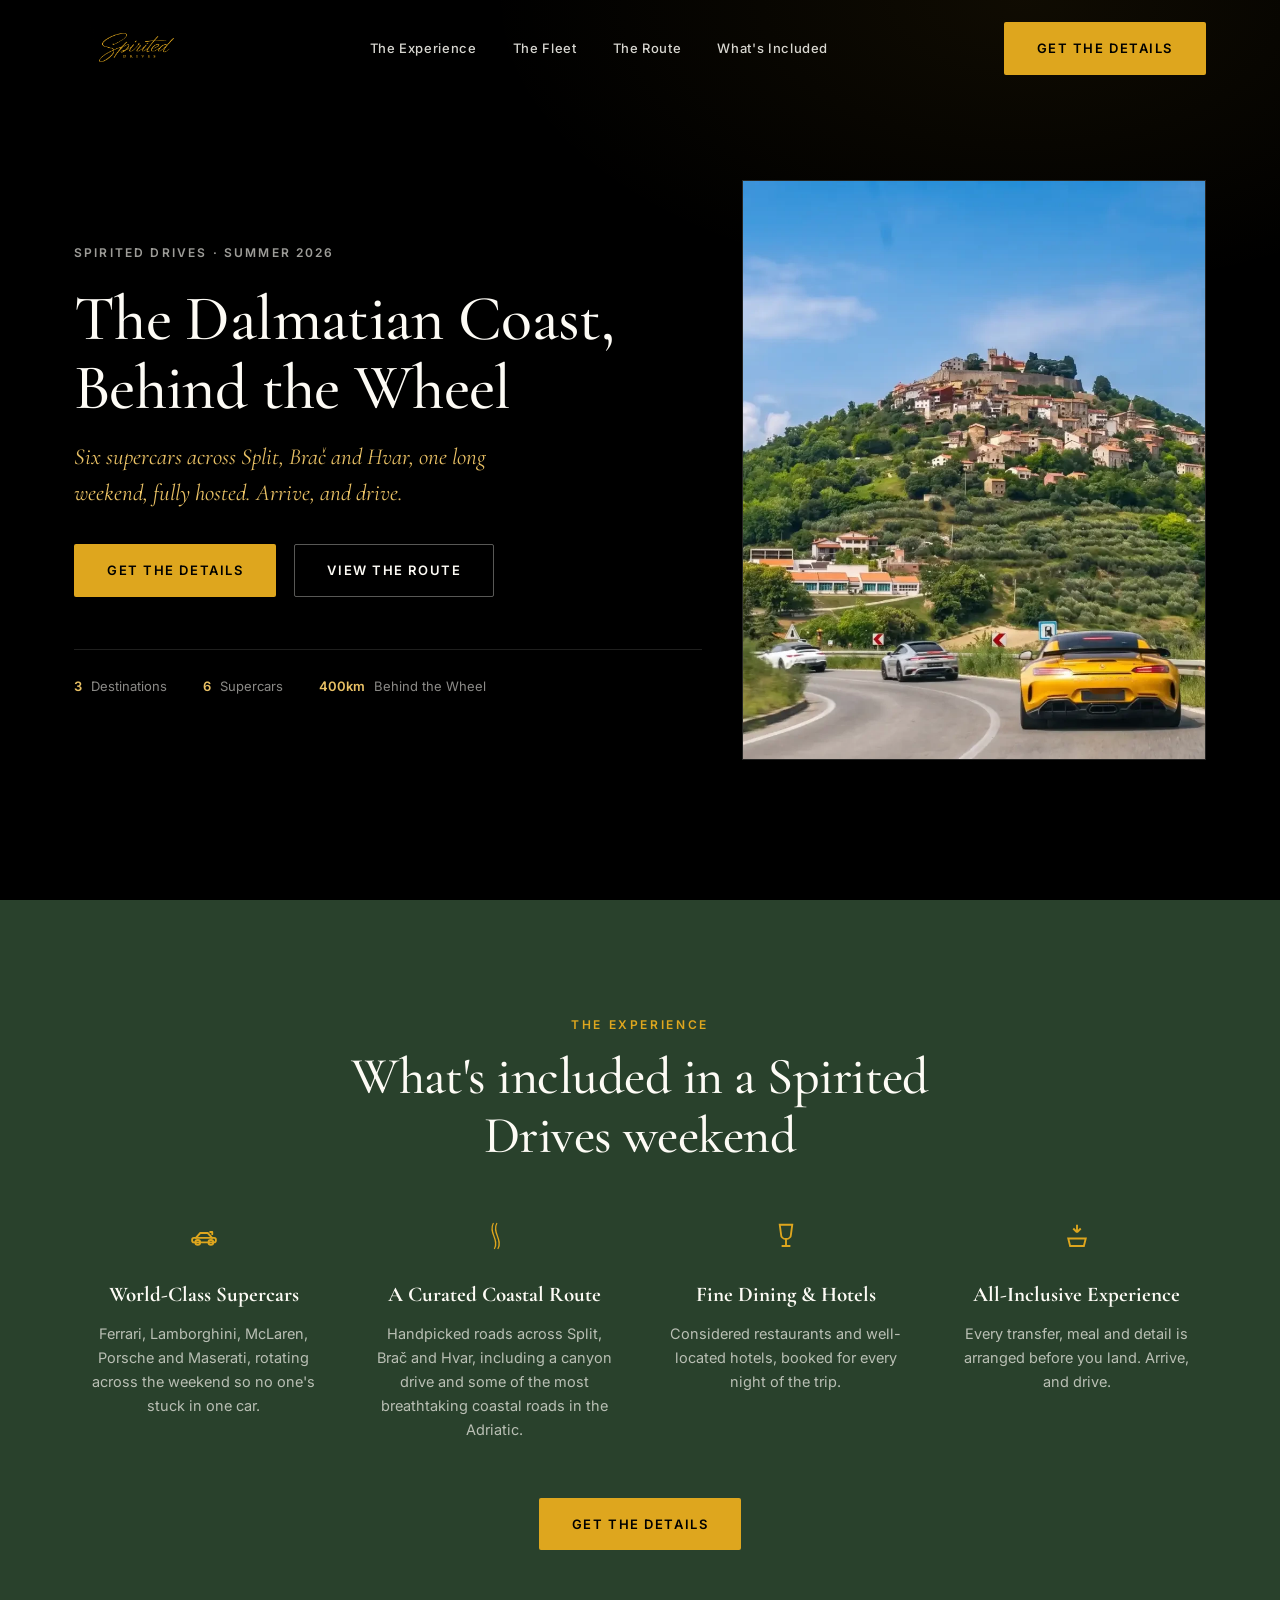
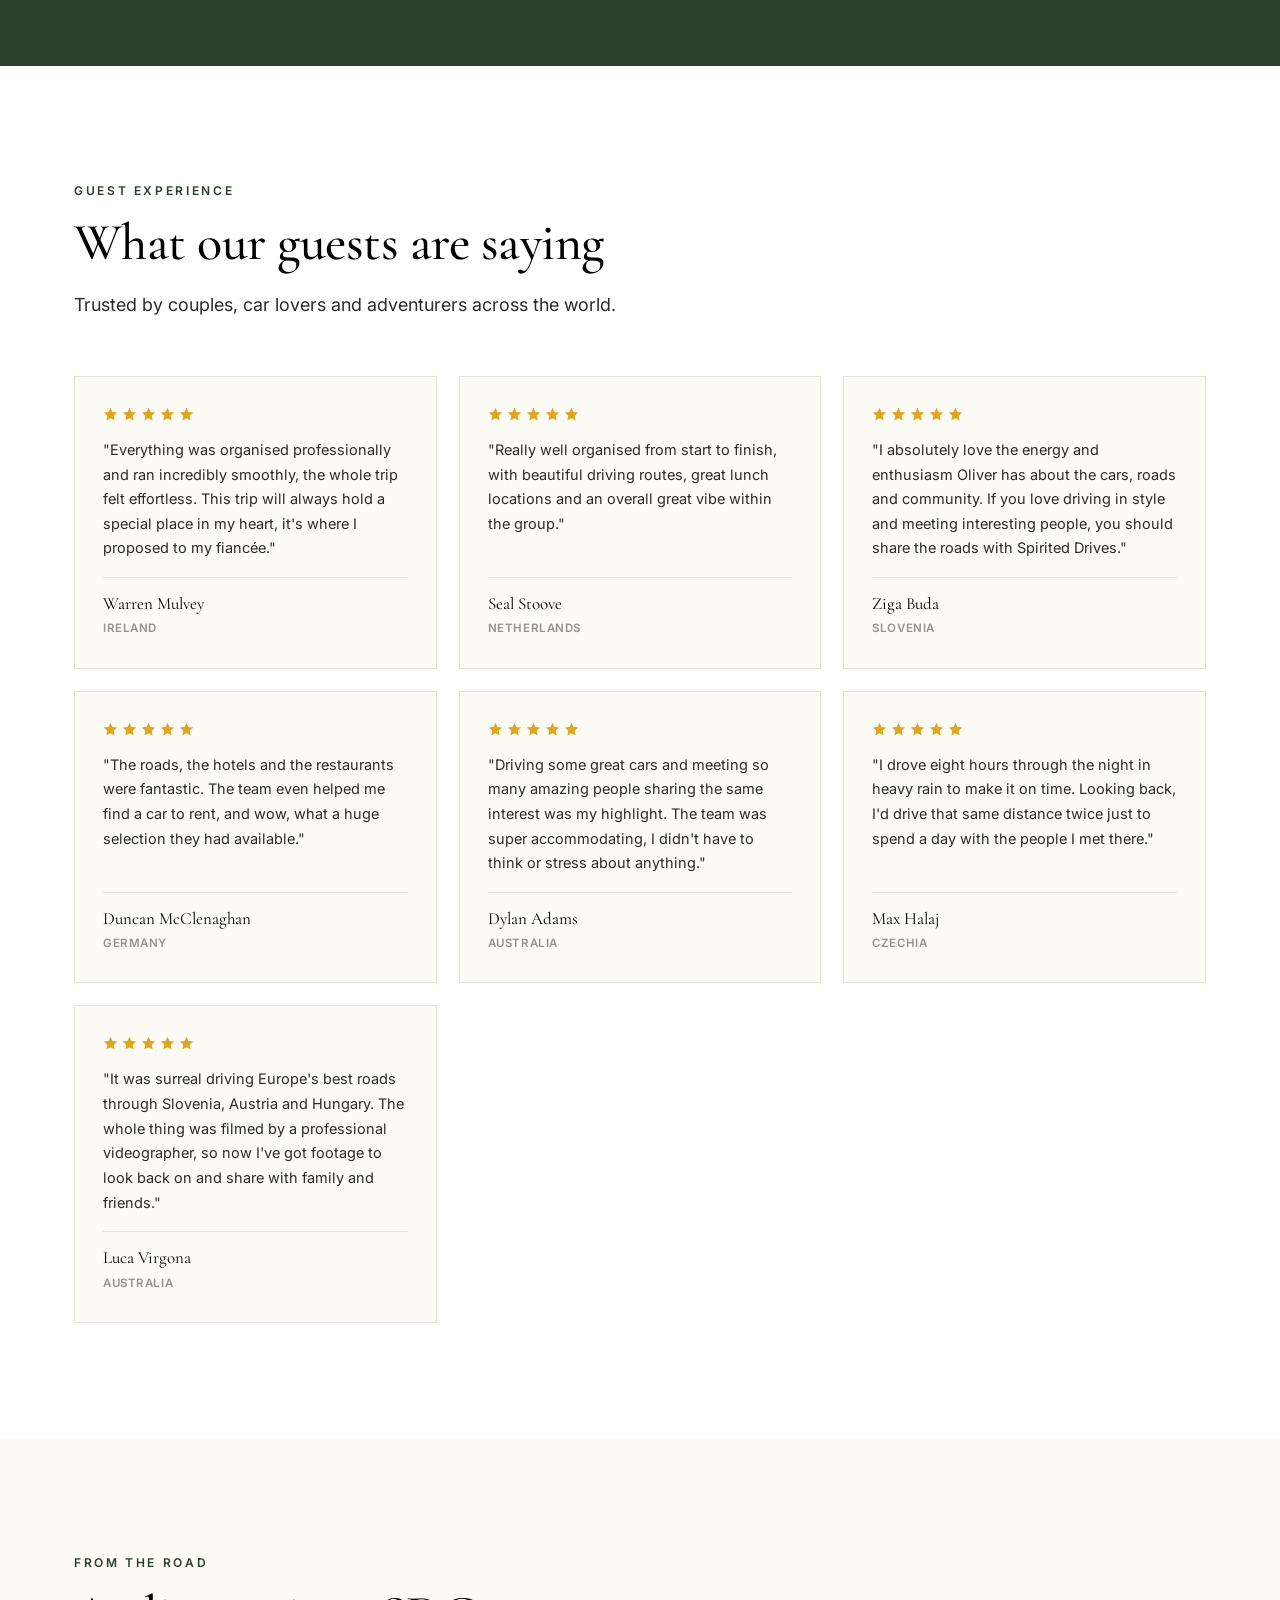
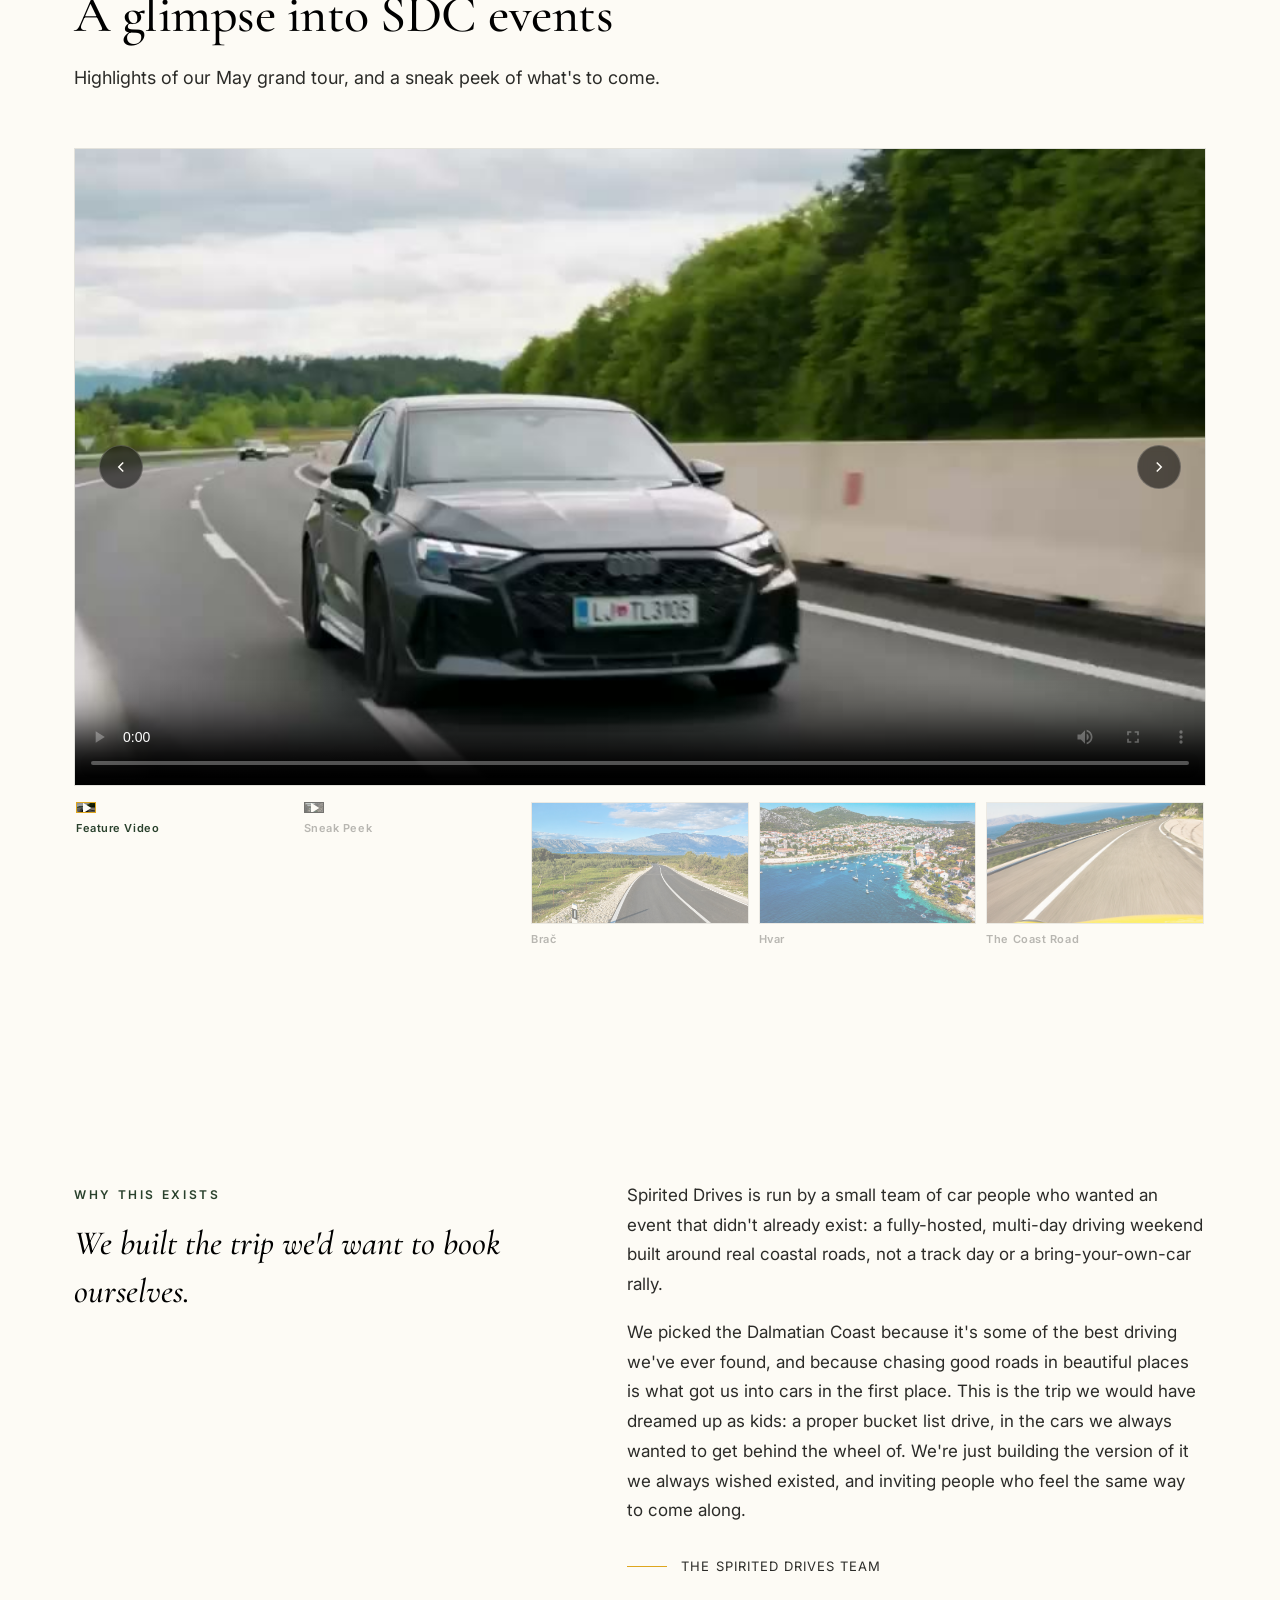
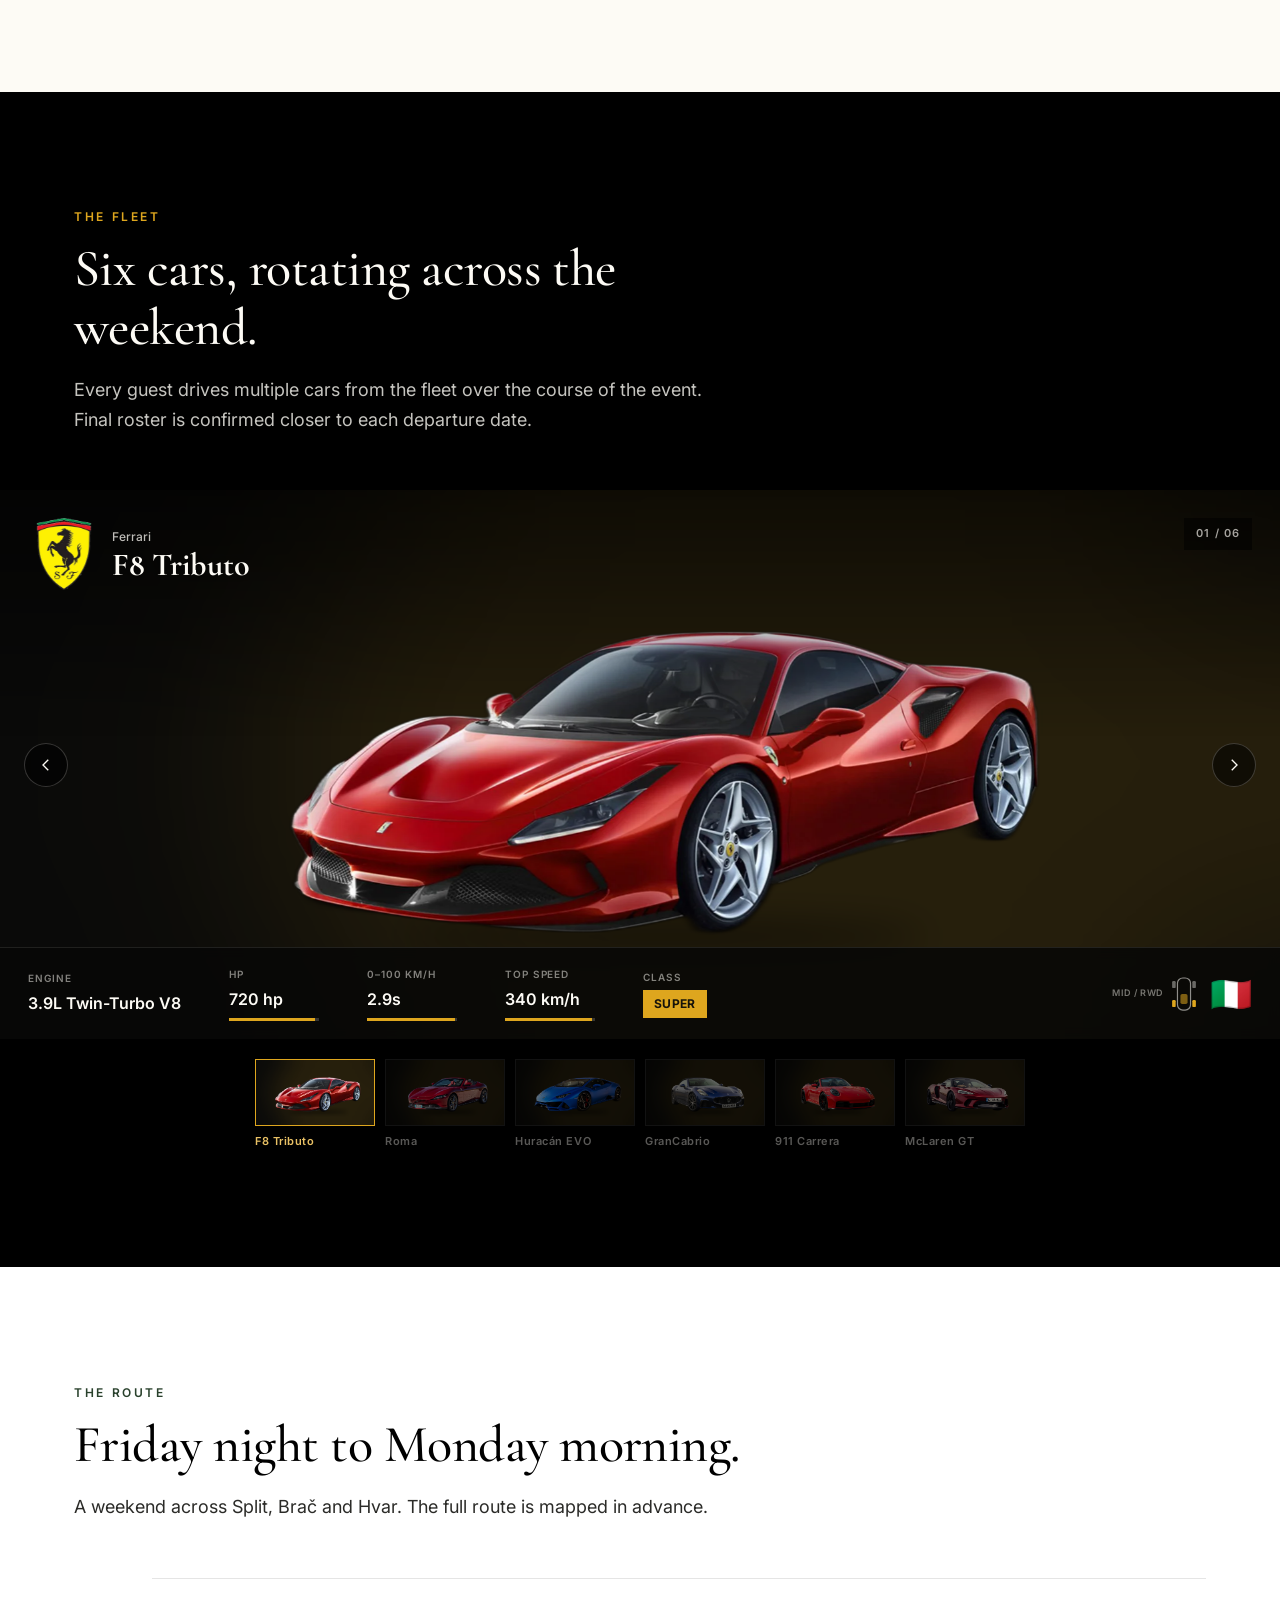
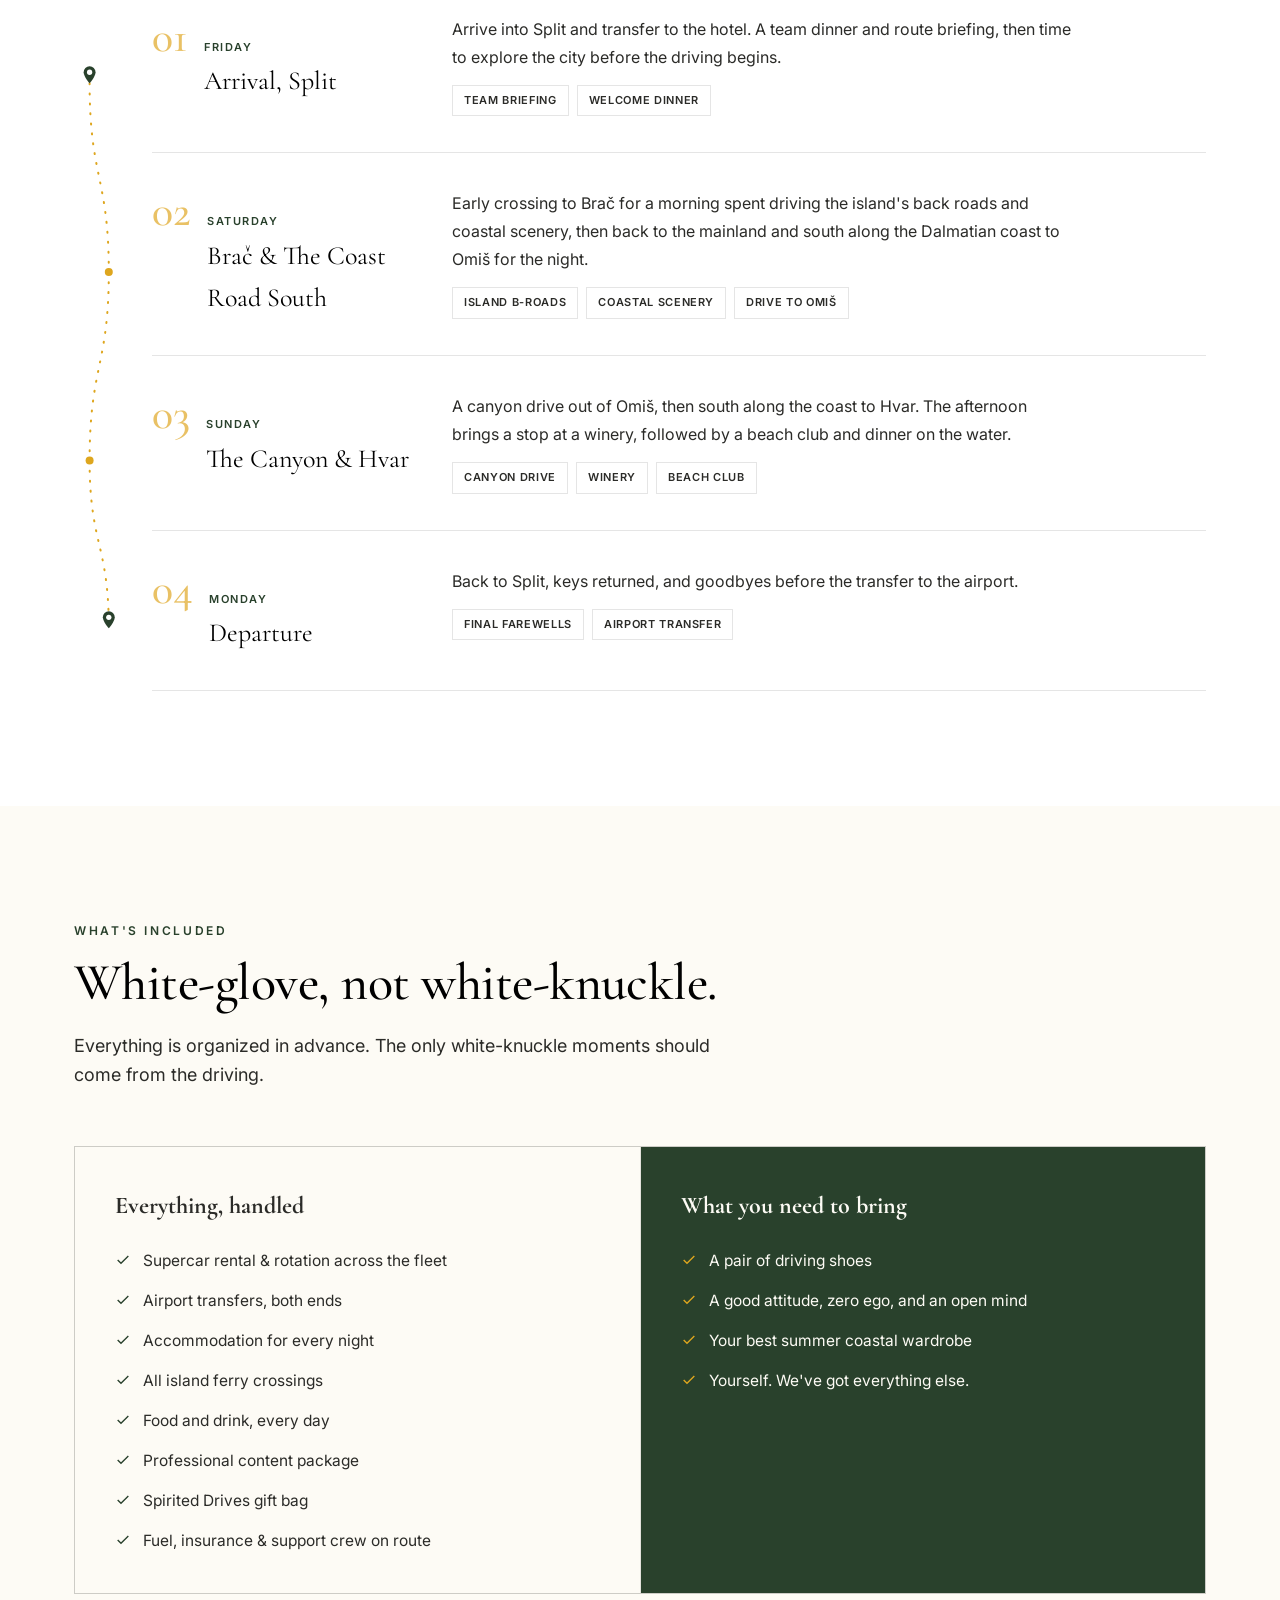
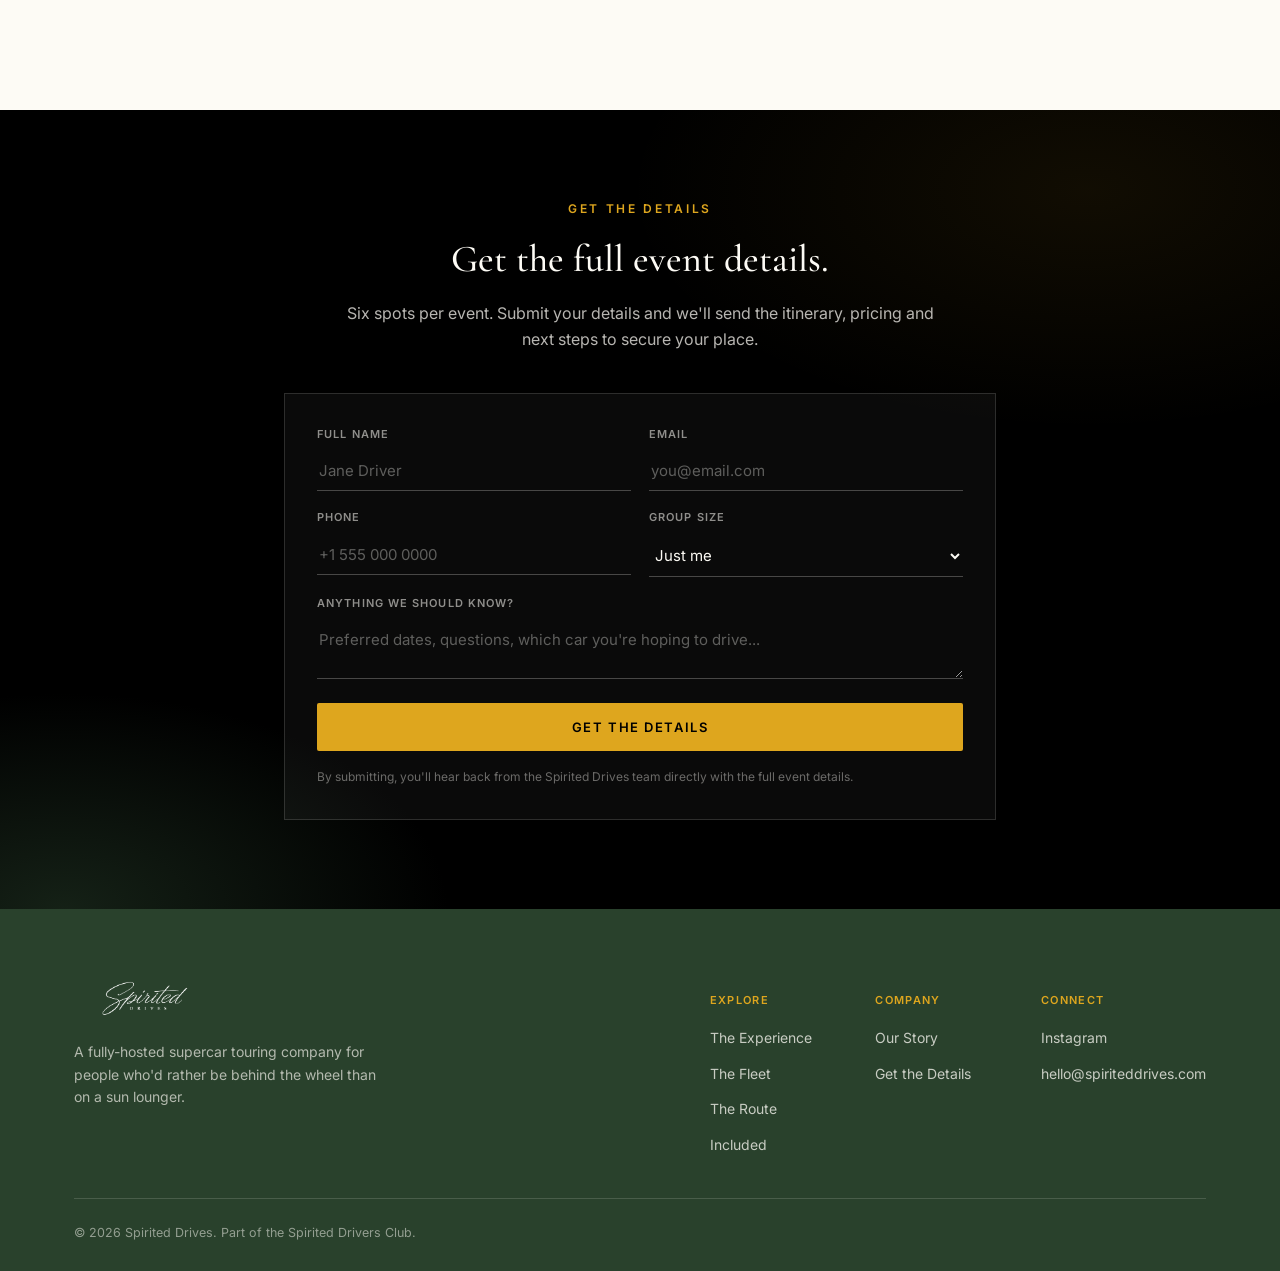
==== commit 04fc15bd: "Retitle CTAs from waitlist to "Get the Details" framing Waitlist undersold urgency with the event on" ====
--- a/index.html
+++ b/index.html
@@ -20,7 +20,7 @@
       <a href="#route">The Route</a>
       <a href="#included">What's Included</a>
     </nav>
-    <a href="#book" class="btn btn-gold nav__cta">Join the Waitlist</a>
+    <a href="#book" class="btn btn-gold nav__cta">Get the Details</a>
     <button class="nav__toggle" id="navToggle" aria-label="Open menu">
       <svg viewBox="0 0 24 24" fill="none" stroke="currentColor" stroke-width="1.5"><path d="M3 6h18M3 12h18M3 18h18"/></svg>
     </button>
@@ -32,7 +32,7 @@
   <a href="#fleet">The Fleet</a>
   <a href="#route">The Route</a>
   <a href="#included">What's Included</a>
-  <a href="#book" class="btn btn-gold">Join the Waitlist</a>
+  <a href="#book" class="btn btn-gold">Get the Details</a>
 </div>
 
 <!-- ============ HERO ============ -->
@@ -43,7 +43,7 @@
       <h1>The Dalmatian Coast, Behind the Wheel</h1>
       <p class="hero__lede">Six supercars across Split, Brač and Hvar, one long weekend, fully hosted. Arrive, and drive.</p>
       <div class="hero__actions">
-        <a href="#book" class="btn btn-gold">Join the Waitlist</a>
+        <a href="#book" class="btn btn-gold">Get the Details</a>
         <a href="#route" class="btn btn-ghost-dark">View the Route</a>
       </div>
       <ul class="hero__meta">
@@ -90,7 +90,7 @@
     </div>
 
     <div class="experience__cta reveal">
-      <a href="#book" class="btn btn-gold">Join the Waitlist</a>
+      <a href="#book" class="btn btn-gold">Get the Details</a>
     </div>
   </div>
 </section>
@@ -697,9 +697,9 @@
 <section class="book" id="book">
   <div class="container book__center">
     <div class="book__head">
-      <span class="eyebrow">Join the Waitlist</span>
-      <h2 class="book__title">Join the waitlist for Summer 2026.</h2>
-      <p class="book__sub">Six spots per event. Submit your details and we'll send over the full itinerary, pricing and next steps.</p>
+      <span class="eyebrow">Get the Details</span>
+      <h2 class="book__title">Get the full event details.</h2>
+      <p class="book__sub">Six spots per event. Submit your details and we'll send the itinerary, pricing and next steps to secure your place.</p>
     </div>
 
     <div class="book__form">
@@ -721,7 +721,7 @@
           </div>
         </div>
         <div class="field"><label for="fmsg">Anything we should know?</label><textarea id="fmsg" rows="2" placeholder="Preferred dates, questions, which car you're hoping to drive..."></textarea></div>
-        <button type="submit" class="btn btn-gold">Join the Waitlist</button>
+        <button type="submit" class="btn btn-gold">Get the Details</button>
         <p class="fineprint">By submitting, you'll hear back from the Spirited Drives team directly with the full event details.</p>
       </form>
       <div class="book__success" id="bookSuccess">
@@ -748,7 +748,7 @@
         </div>
         <div class="footer__col">
           <h5>Company</h5>
-          <ul><li><a href="#story">Our Story</a></li><li><a href="#book">Join the Waitlist</a></li></ul>
+          <ul><li><a href="#story">Our Story</a></li><li><a href="#book">Get the Details</a></li></ul>
         </div>
         <div class="footer__col">
           <h5>Connect</h5>
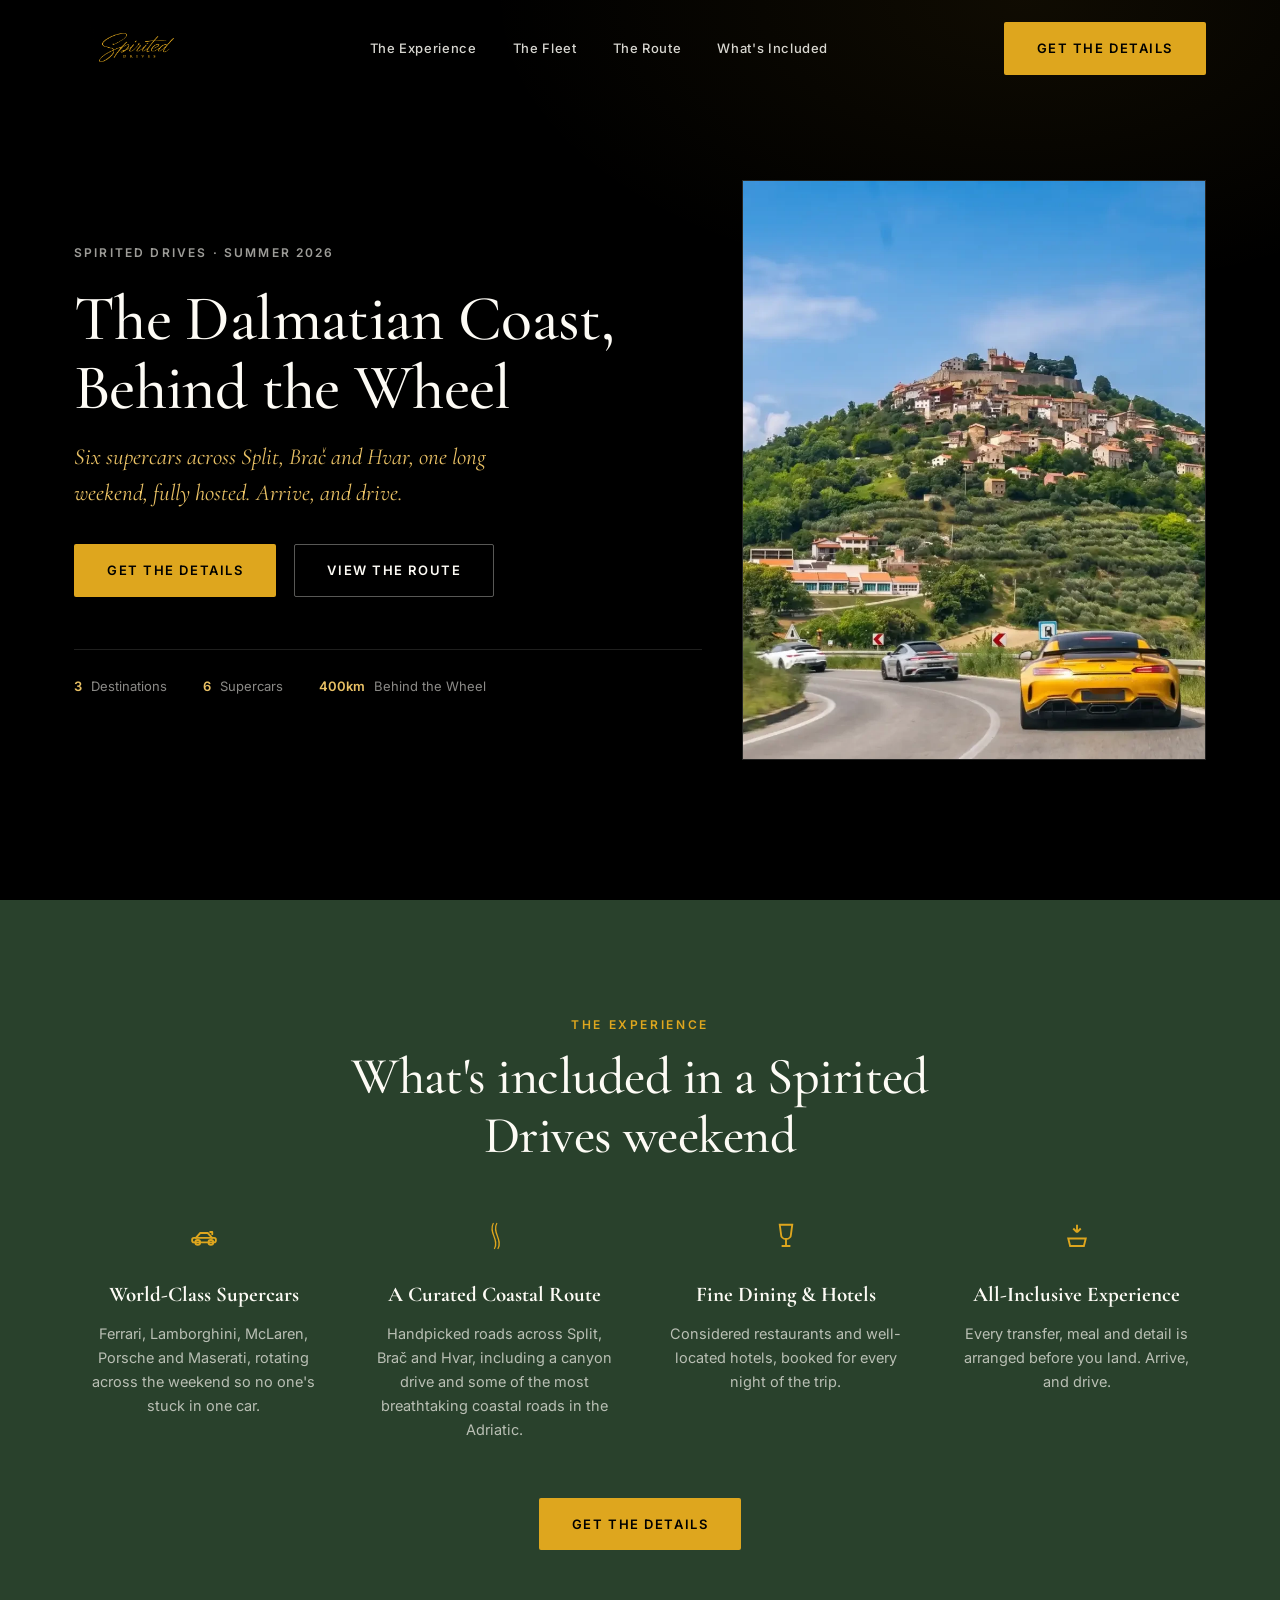
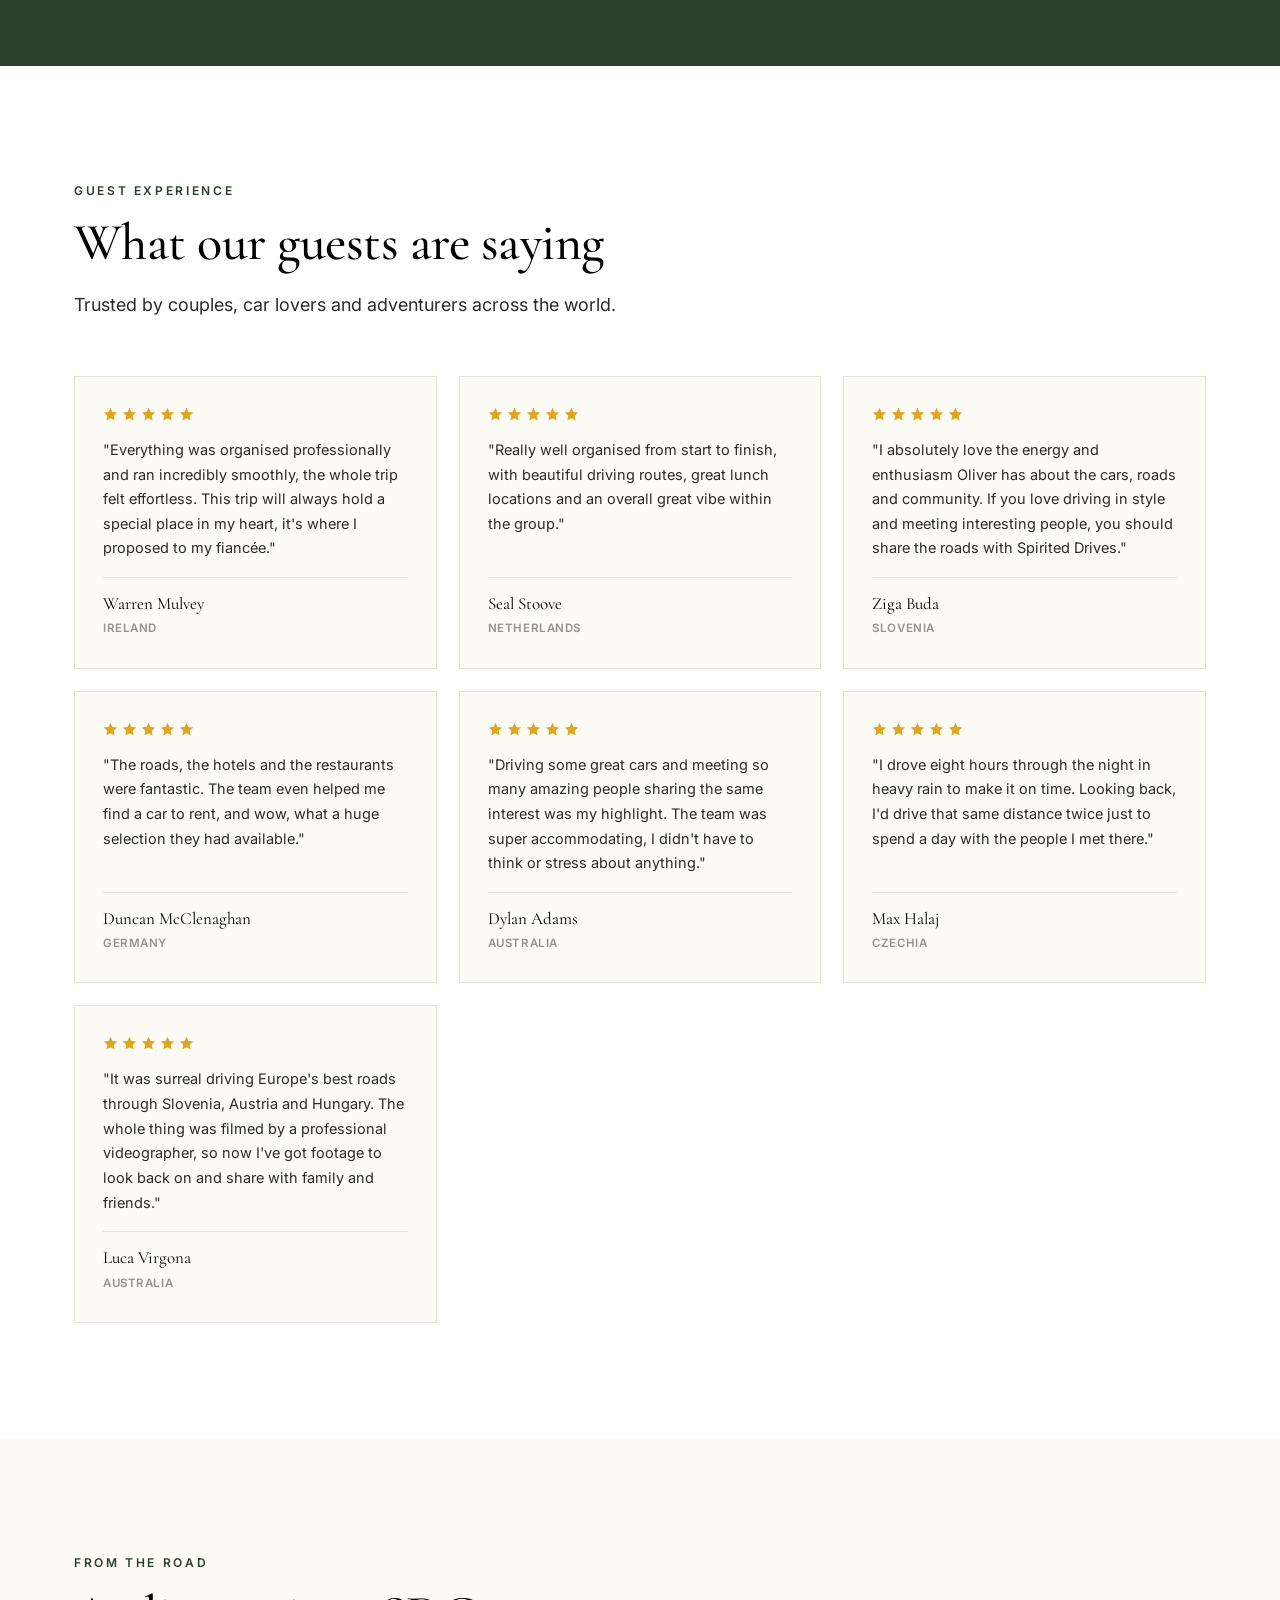
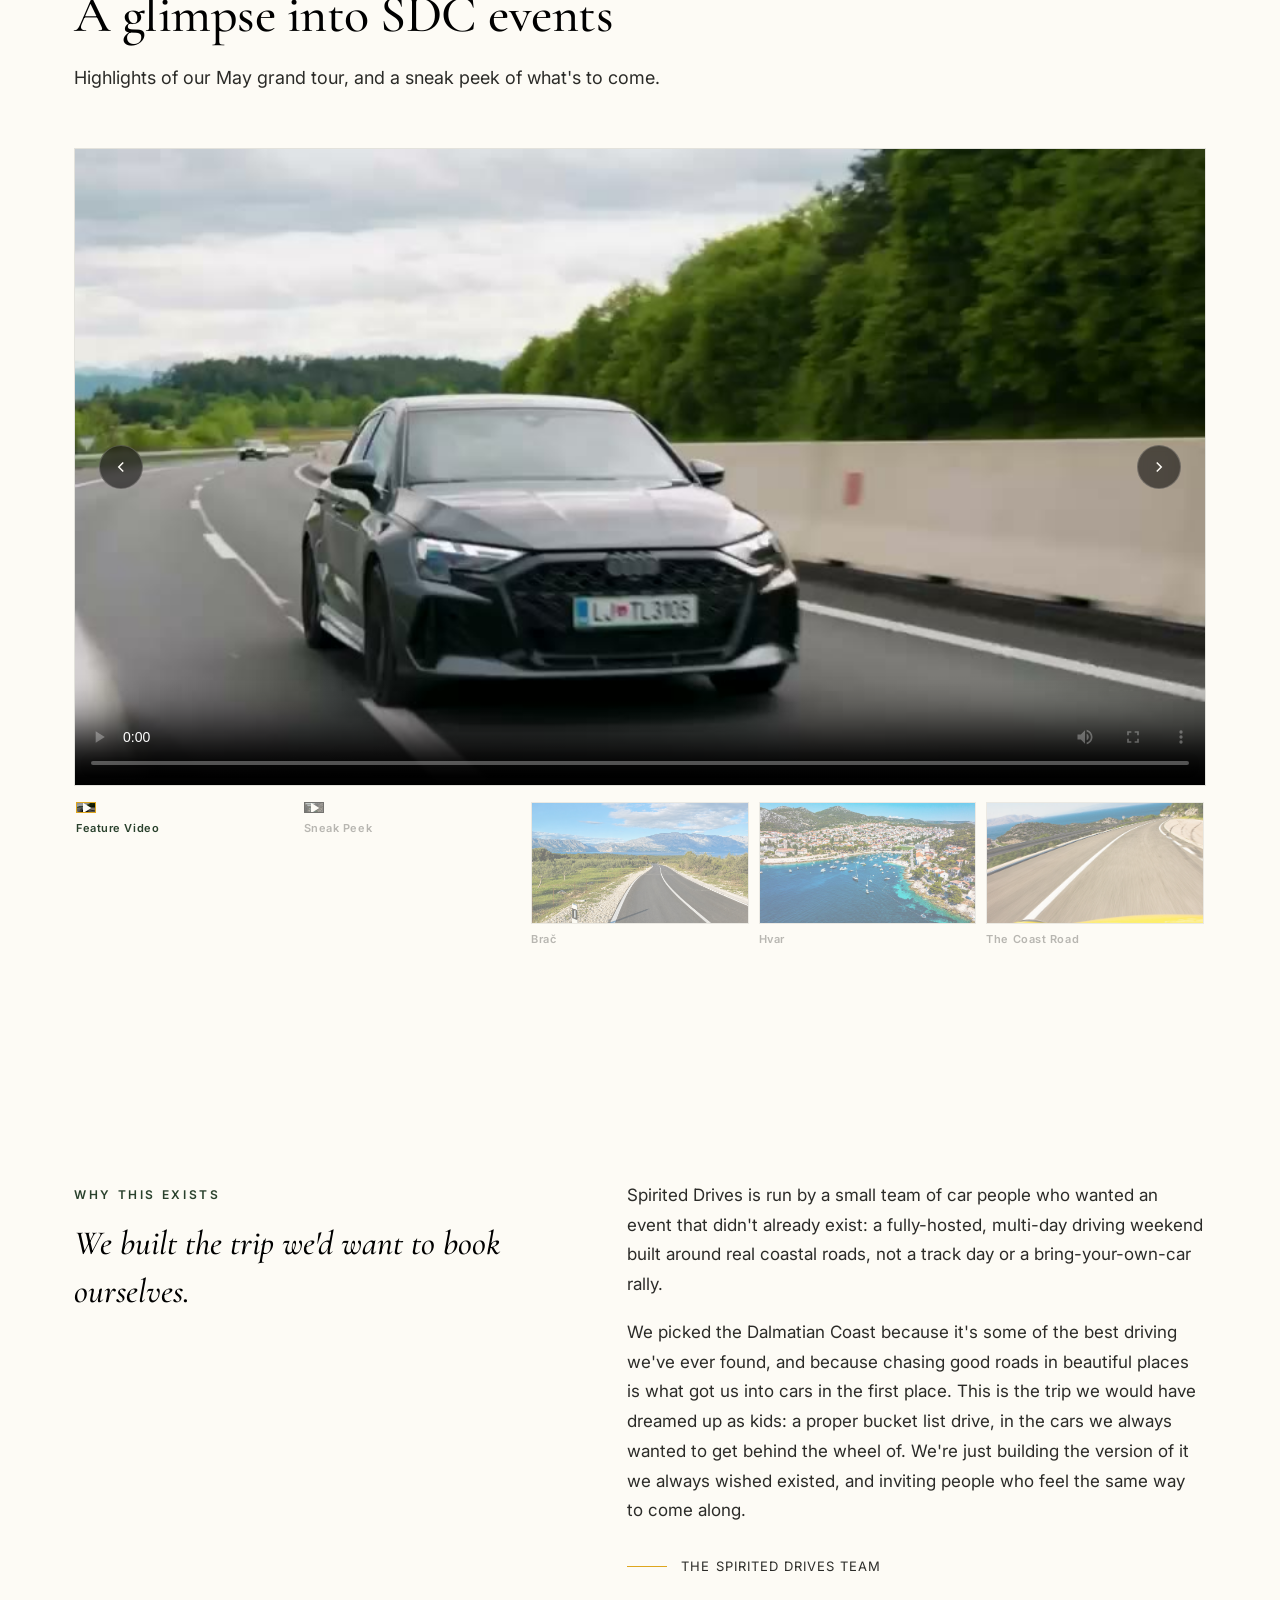
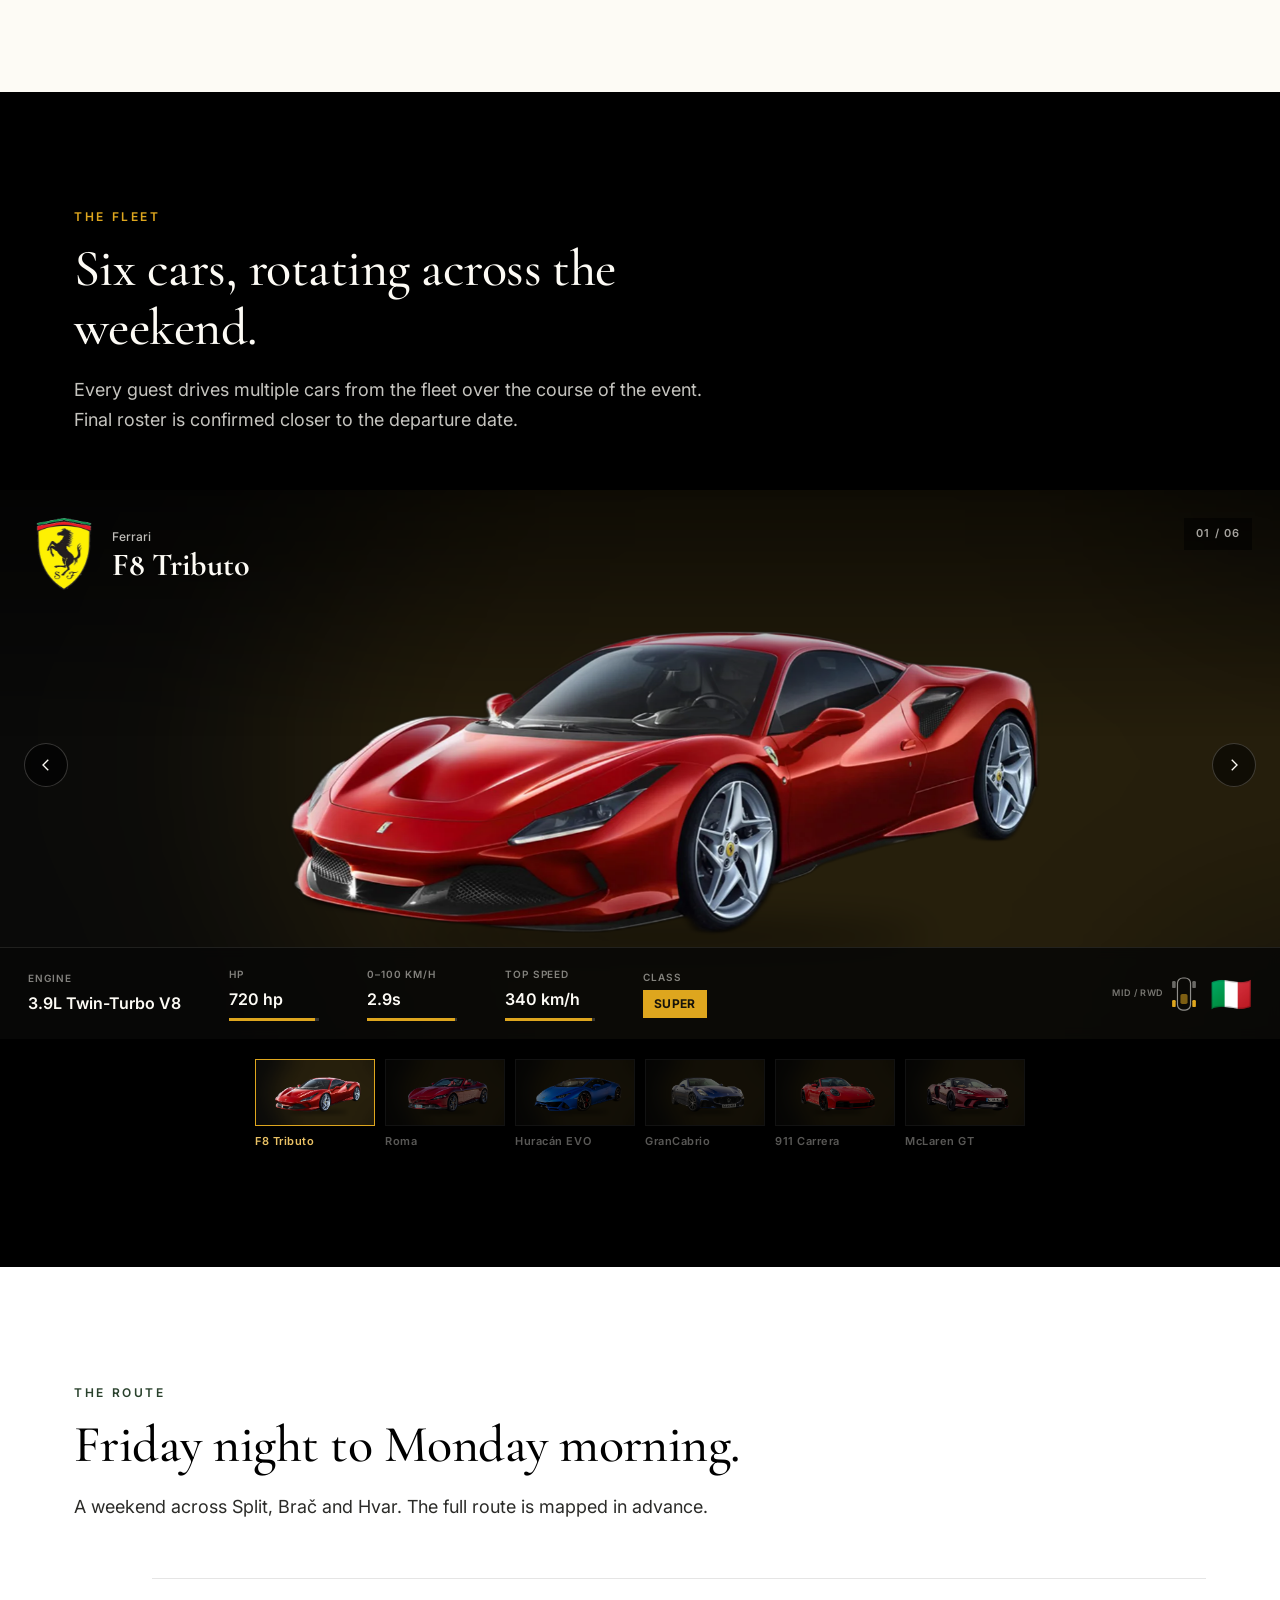
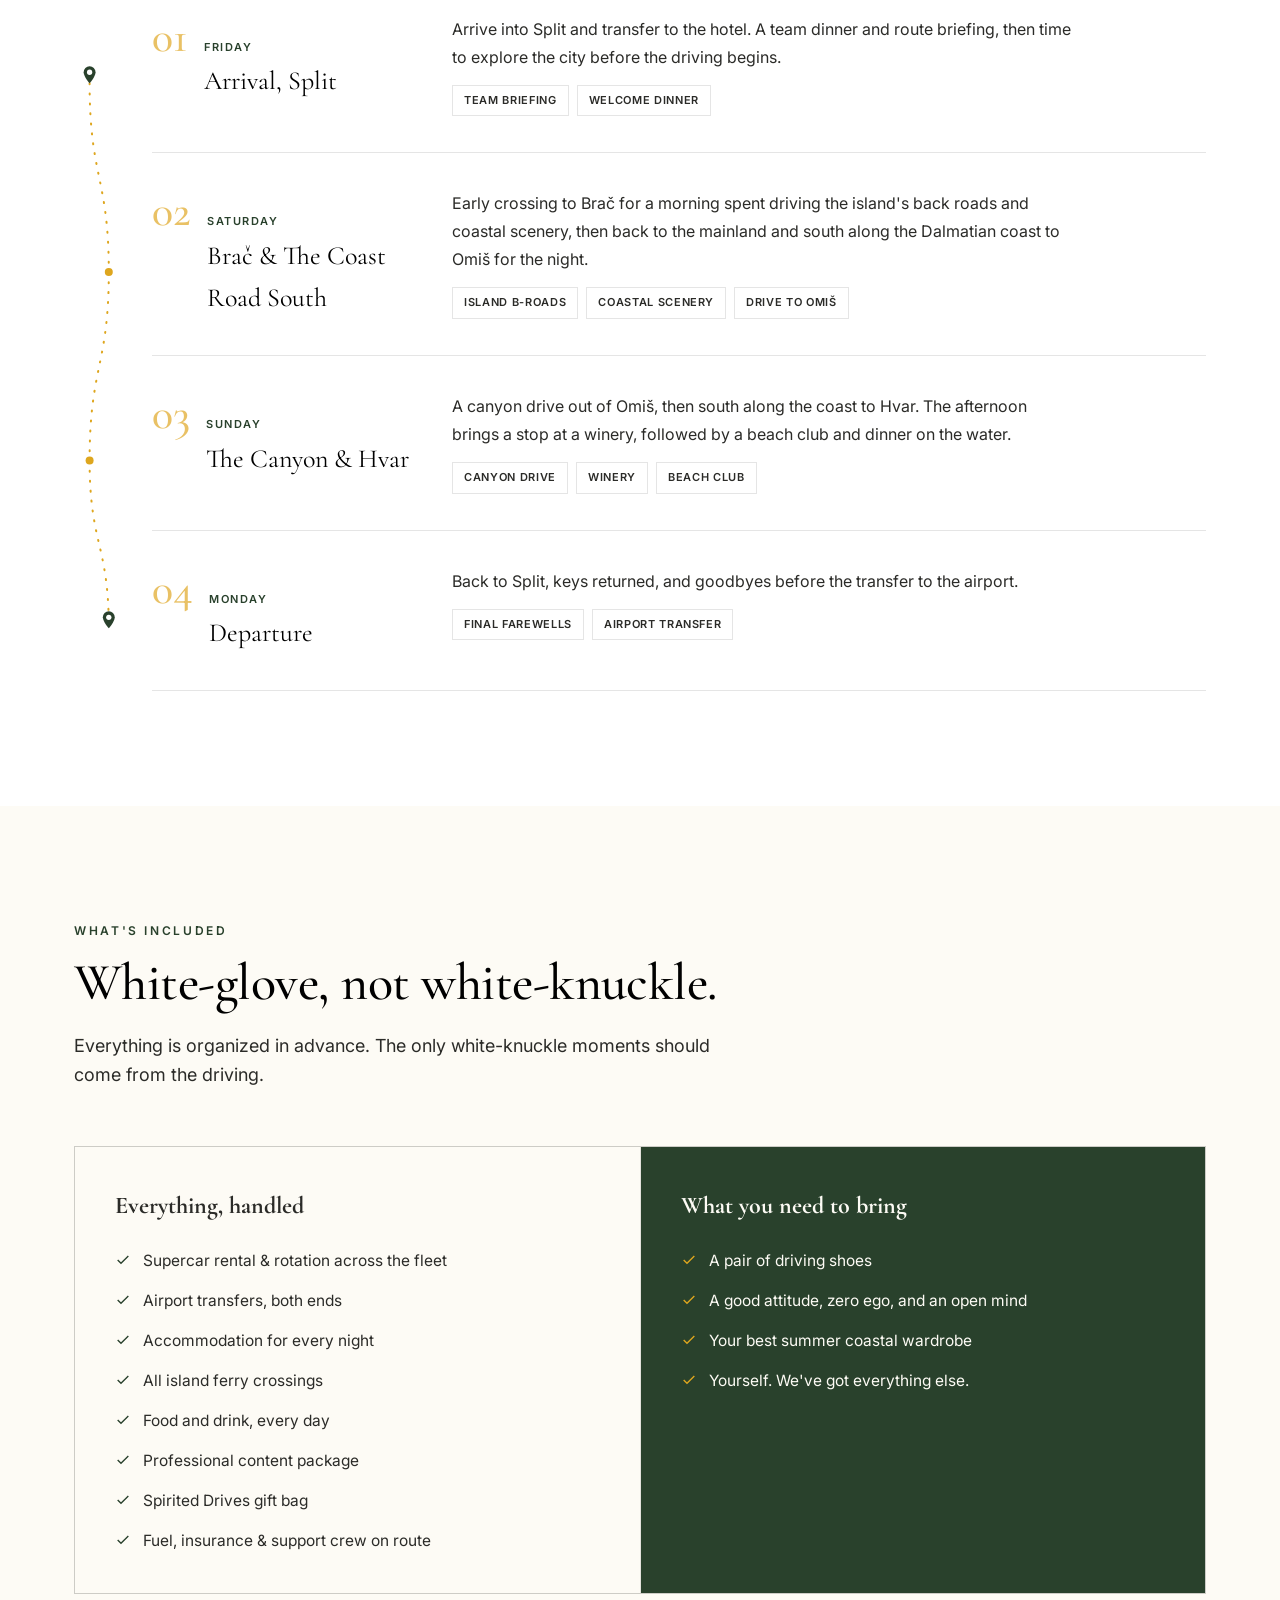
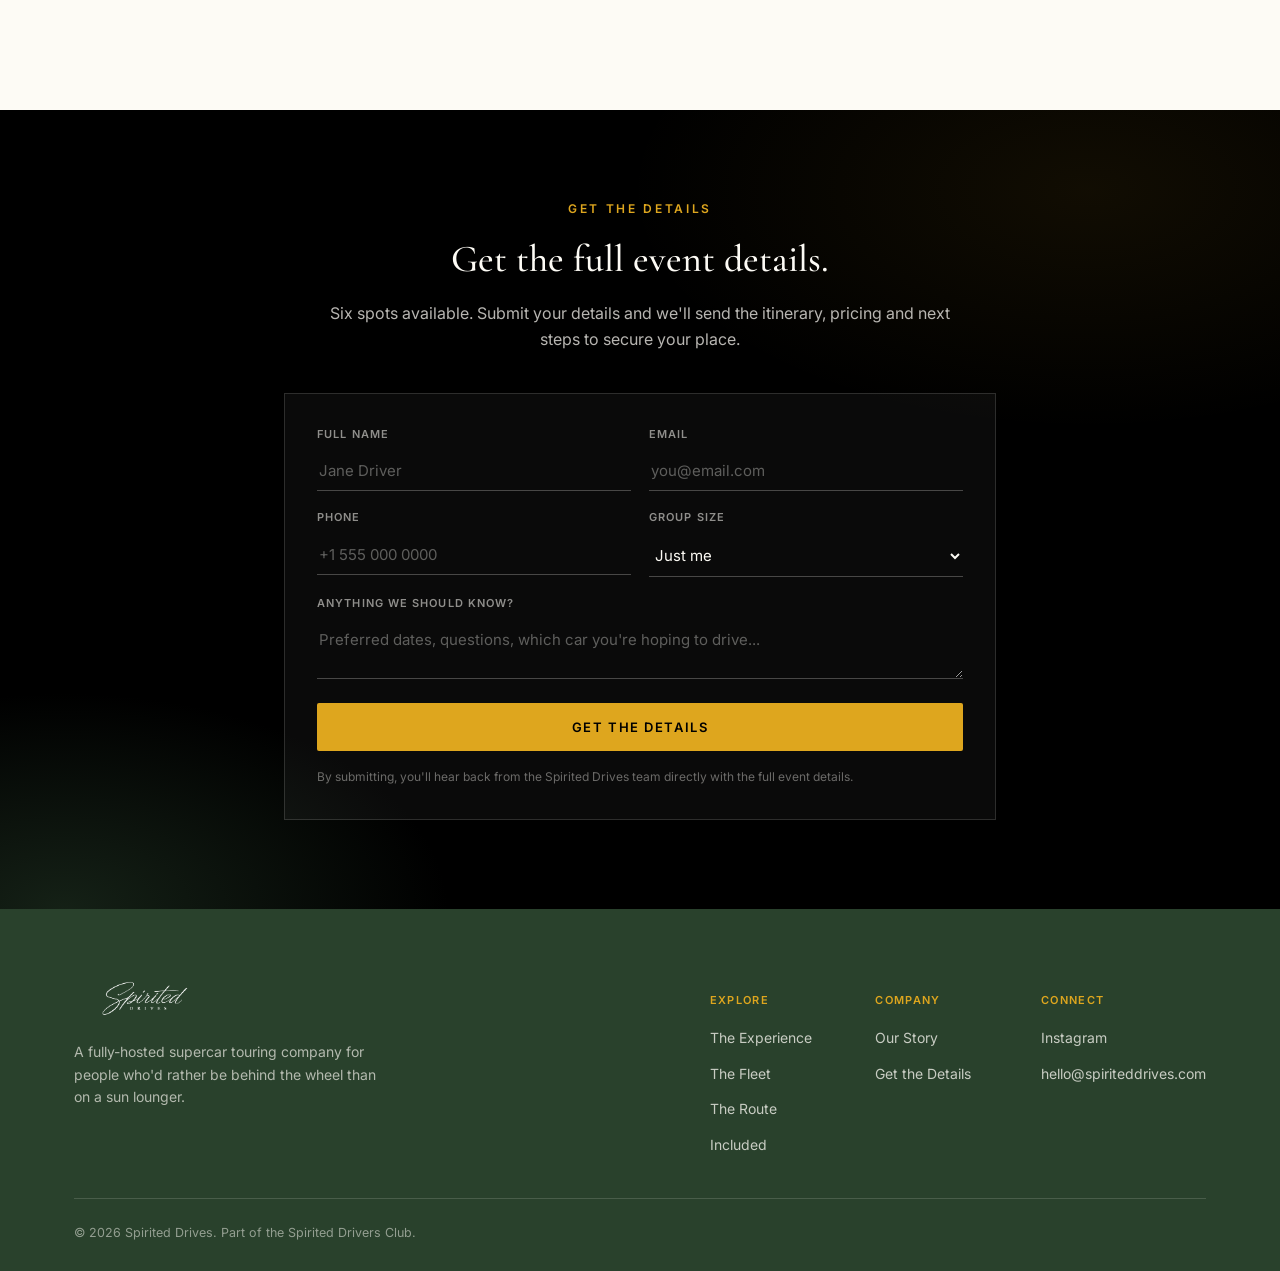
==== commit 23023952: "Remove language implying multiple events/departures There's only one event, so "per event"/"per depa" ====
--- a/index.html
+++ b/index.html
@@ -298,7 +298,7 @@
     <div class="section-head reveal">
       <span class="eyebrow">The Fleet</span>
       <h2 class="section-title on-dark">Six cars, rotating across the weekend.</h2>
-      <p class="section-lede on-dark">Every guest drives multiple cars from the fleet over the course of the event. Final roster is confirmed closer to each departure date.</p>
+      <p class="section-lede on-dark">Every guest drives multiple cars from the fleet over the course of the event. Final roster is confirmed closer to the departure date.</p>
     </div>
   </div>
 
@@ -699,7 +699,7 @@
     <div class="book__head">
       <span class="eyebrow">Get the Details</span>
       <h2 class="book__title">Get the full event details.</h2>
-      <p class="book__sub">Six spots per event. Submit your details and we'll send the itinerary, pricing and next steps to secure your place.</p>
+      <p class="book__sub">Six spots available. Submit your details and we'll send the itinerary, pricing and next steps to secure your place.</p>
     </div>
 
     <div class="book__form">
